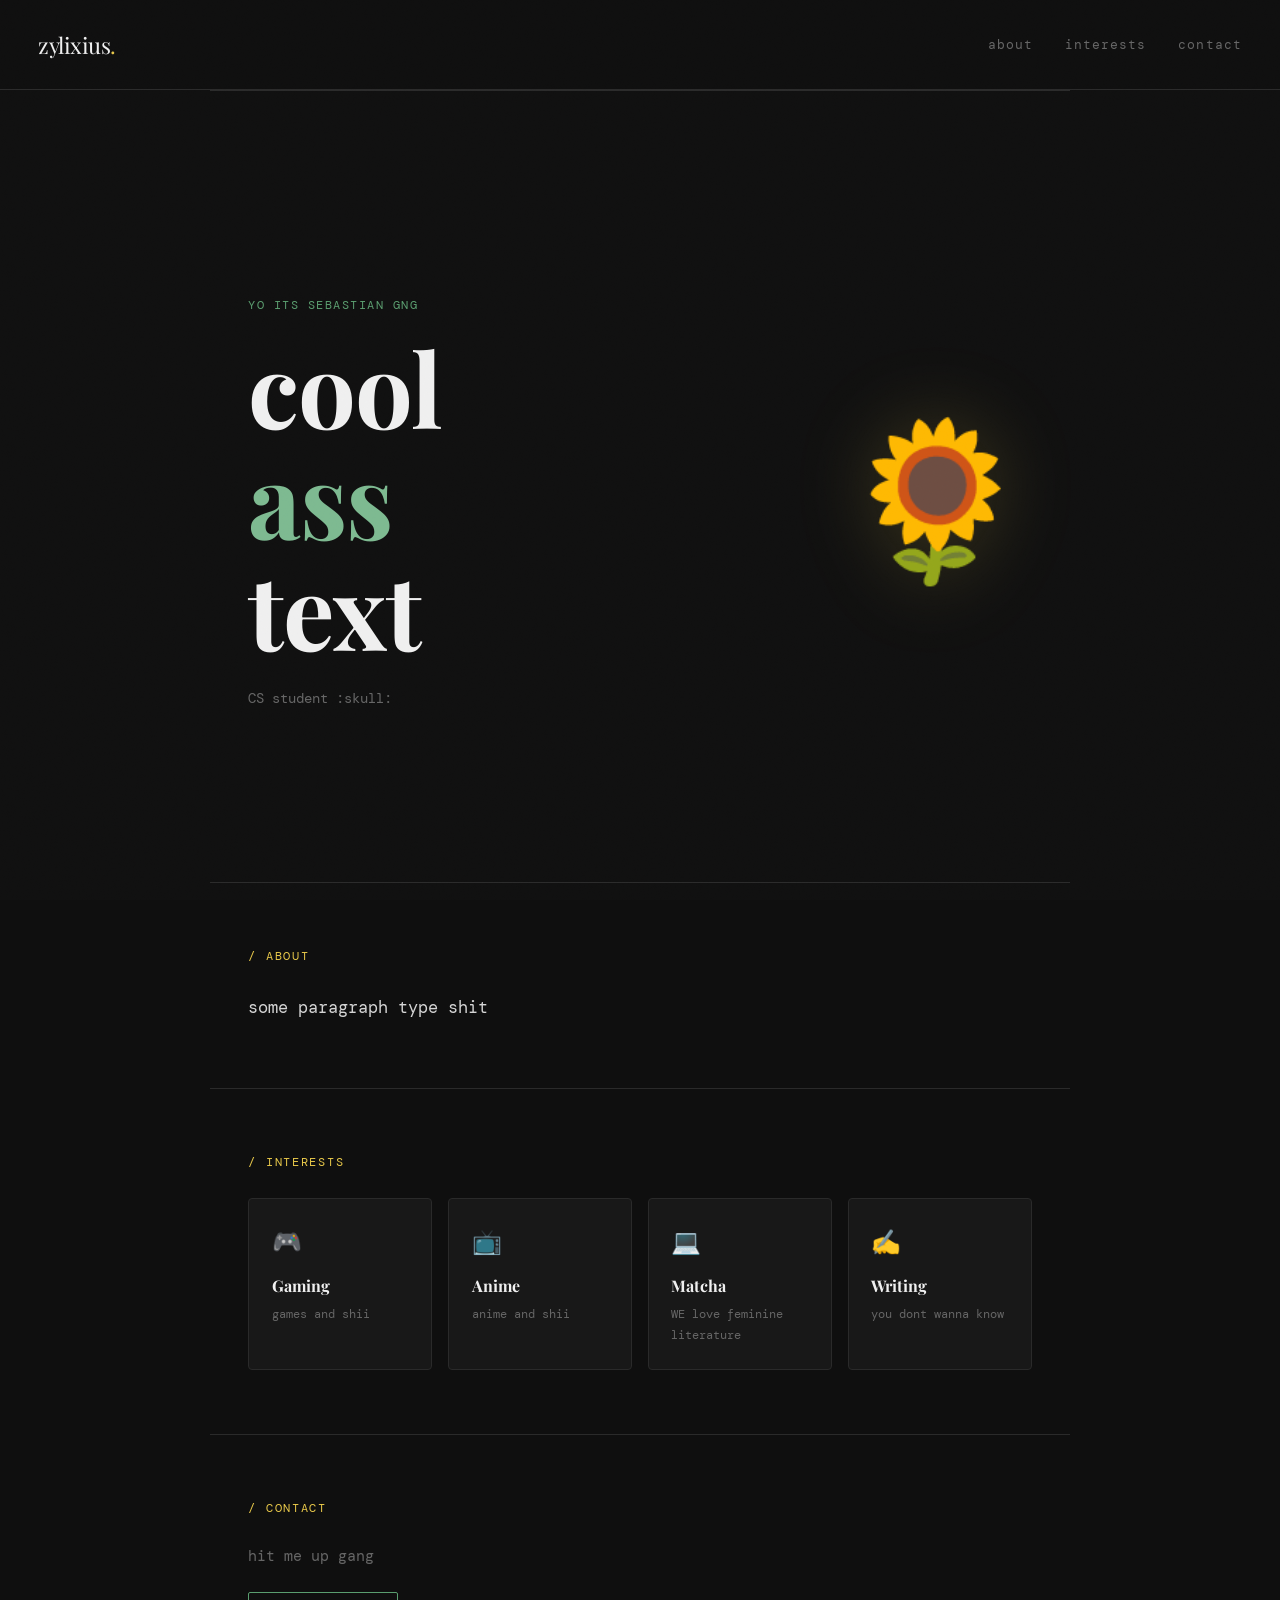
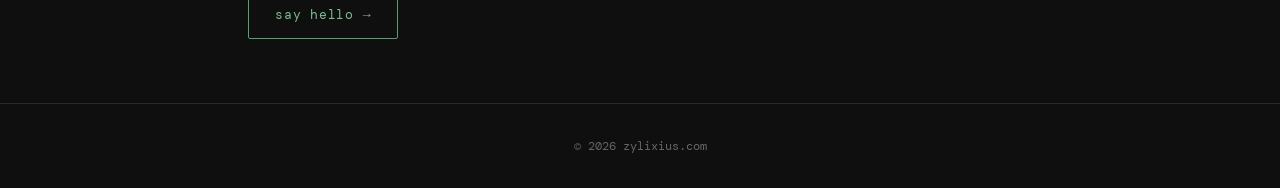
==== index.html @ 5ae4c554 "Add files via upload" ====
<!DOCTYPE html>
<html lang="en">
<head>
  <meta charset="UTF-8" />
  <meta name="viewport" content="width=device-width, initial-scale=1.0"/>
  <title>Zylixius</title>
  <link rel="preconnect" href="https://fonts.googleapis.com">
  <link href="https://fonts.googleapis.com/css2?family=Playfair+Display:wght@400;700&family=DM+Mono:wght@300;400&display=swap" rel="stylesheet">
  <link rel="stylesheet" href="style.css" />
</head>
<body>

  <div class="grain"></div>

  <header>
    <div class="logo">zylixius<span class="dot">.</span></div>
    <nav>
      <a href="#about">about</a>
      <a href="#interests">interests</a>
      <a href="#contact">contact</a>
    </nav>
  </header>

  <main>
    <section class="hero" id="home">
      <div class="hero-text">
        <p class="eyebrow">yo its sebastian gng</p>
        <h1>cool<br><span class="accent">ass</span><br>text</h1>
        <p class="sub">CS student :skull:</p>
      </div>
      <div class="sunflower-wrap">
        <div class="sunflower">🌻</div>
      </div>
    </section>

    <section class="about" id="about">
      <div class="section-label">/ about</div>
      <p>
        some paragraph type shit
      </p>
    </section>

    <section class="interests" id="interests">
      <div class="section-label">/ interests</div>
      <div class="cards">
        <div class="card">
          <span class="card-icon">🎮</span>
          <h3>Gaming</h3>
          <p>games and shii</p>
        </div>
        <div class="card">
          <span class="card-icon">📺</span>
          <h3>Anime</h3>
          <p>anime and shii</p>
        </div>
        <div class="card">
          <span class="card-icon">💻</span>
          <h3>Matcha</h3>
          <p>WE love feminine literature</p>
        </div>
        <div class="card">
          <span class="card-icon">✍️</span>
          <h3>Writing</h3>
          <p>you dont wanna know</p>
        </div>
      </div>
    </section>

    <section class="contact" id="contact">
      <div class="section-label">/ contact</div>
      <p>hit me up gang</p>
      <a class="btn" href="mailto:epicsebastiantoledo@email.com">say hello →</a>
    </section>
  </main>

  <footer>
    <span>© 2026 zylixius.com</span>
  </footer>

  <script src="script.js"></script>
</body>
</html>
---- style.css ----
/* ─── Variables ─────────────────────────────── */
:root {
  --bg:       #0f0f0f;
  --surface:  #181818;
  --border:   #2a2a2a;
  --text:     #d4d4d4;
  --muted:    #666;
  --green:    #5a9e6f;
  --green-lt: #7dba91;
  --yellow:   #e8c84a;
  --white:    #f0f0f0;
  --font-display: 'Playfair Display', serif;
  --font-mono:    'DM Mono', monospace;
}

/* ─── Reset ──────────────────────────────────── */
*, *::before, *::after { box-sizing: border-box; margin: 0; padding: 0; }
html { scroll-behavior: smooth; }

body {
  background: var(--bg);
  color: var(--text);
  font-family: var(--font-mono);
  font-size: 15px;
  line-height: 1.7;
  overflow-x: hidden;
}

/* ─── Grain overlay ──────────────────────────── */
.grain {
  pointer-events: none;
  position: fixed;
  inset: 0;
  z-index: 999;
  opacity: 0.03;
  background-image: url("data:image/svg+xml,%3Csvg viewBox='0 0 200 200' xmlns='http://www.w3.org/2000/svg'%3E%3Cfilter id='n'%3E%3CfeTurbulence type='fractalNoise' baseFrequency='0.9' numOctaves='4'/%3E%3C/filter%3E%3Crect width='100%25' height='100%25' filter='url(%23n)'/%3E%3C/svg%3E");
  background-size: 180px;
}

/* ─── Header ─────────────────────────────────── */
header {
  display: flex;
  align-items: center;
  justify-content: space-between;
  padding: 1.6rem 2.4rem;
  border-bottom: 1px solid var(--border);
  position: sticky;
  top: 0;
  background: rgba(15,15,15,0.88);
  backdrop-filter: blur(10px);
  z-index: 100;
}

.logo {
  font-family: var(--font-display);
  font-size: 1.4rem;
  color: var(--white);
  letter-spacing: -0.5px;
}
.logo .dot { color: var(--yellow); }

nav { display: flex; gap: 2rem; }
nav a {
  color: var(--muted);
  text-decoration: none;
  font-size: 0.8rem;
  letter-spacing: 0.08em;
  text-transform: lowercase;
  transition: color 0.2s;
}
nav a:hover { color: var(--green-lt); }

/* ─── Hero ───────────────────────────────────── */
.hero {
  min-height: 88vh;
  display: flex;
  align-items: center;
  justify-content: space-between;
  padding: 4rem 2.4rem 2rem;
  position: relative;
}

.eyebrow {
  font-size: 0.78rem;
  color: var(--green);
  letter-spacing: 0.12em;
  text-transform: uppercase;
  margin-bottom: 1rem;
  opacity: 0;
  animation: fadeUp 0.6s ease 0.1s forwards;
}

.hero h1 {
  font-family: var(--font-display);
  font-size: clamp(3rem, 8vw, 6.5rem);
  color: var(--white);
  line-height: 1.08;
  letter-spacing: -1px;
  opacity: 0;
  animation: fadeUp 0.7s ease 0.25s forwards;
}

.hero h1 .accent { color: var(--green-lt); }

.sub {
  margin-top: 1.4rem;
  color: var(--muted);
  font-size: 0.88rem;
  opacity: 0;
  animation: fadeUp 0.7s ease 0.45s forwards;
}

.sunflower-wrap {
  opacity: 0;
  animation: fadeUp 0.8s ease 0.6s forwards;
}

.sunflower {
  font-size: clamp(5rem, 12vw, 10rem);
  filter: drop-shadow(0 0 40px rgba(232,200,74,0.2));
  animation: sway 5s ease-in-out infinite;
  transform-origin: bottom center;
  user-select: none;
}

/* ─── Sections ───────────────────────────────── */
section {
  padding: 4rem 2.4rem;
  border-top: 1px solid var(--border);
  max-width: 860px;
  margin: 0 auto;
}

.section-label {
  font-size: 0.72rem;
  letter-spacing: 0.15em;
  color: var(--yellow);
  text-transform: uppercase;
  margin-bottom: 1.6rem;
}

.about p {
  font-size: 1.05rem;
  color: var(--text);
  max-width: 560px;
  line-height: 1.9;
}

/* ─── Cards ──────────────────────────────────── */
.cards {
  display: grid;
  grid-template-columns: repeat(auto-fill, minmax(180px, 1fr));
  gap: 1rem;
}

.card {
  background: var(--surface);
  border: 1px solid var(--border);
  border-radius: 4px;
  padding: 1.4rem;
  transition: border-color 0.2s, transform 0.2s;
}
.card:hover {
  border-color: var(--green);
  transform: translateY(-3px);
}

.card-icon { font-size: 1.5rem; display: block; margin-bottom: 0.6rem; }
.card h3 {
  font-family: var(--font-display);
  font-size: 1rem;
  color: var(--white);
  margin-bottom: 0.3rem;
}
.card p { font-size: 0.78rem; color: var(--muted); }

/* ─── Contact ────────────────────────────────── */
.contact p { margin-bottom: 1.4rem; color: var(--muted); }

.btn {
  display: inline-block;
  padding: 0.7rem 1.6rem;
  border: 1px solid var(--green);
  color: var(--green-lt);
  text-decoration: none;
  font-family: var(--font-mono);
  font-size: 0.82rem;
  letter-spacing: 0.06em;
  border-radius: 2px;
  transition: background 0.2s, color 0.2s;
}
.btn:hover {
  background: var(--green);
  color: var(--bg);
}

/* ─── Footer ─────────────────────────────────── */
footer {
  text-align: center;
  padding: 2rem;
  border-top: 1px solid var(--border);
  font-size: 0.75rem;
  color: var(--muted);
}

/* ─── Animations ─────────────────────────────── */
@keyframes fadeUp {
  from { opacity: 0; transform: translateY(18px); }
  to   { opacity: 1; transform: translateY(0); }
}

@keyframes sway {
  0%, 100% { transform: rotate(-3deg); }
  50%       { transform: rotate(3deg); }
}
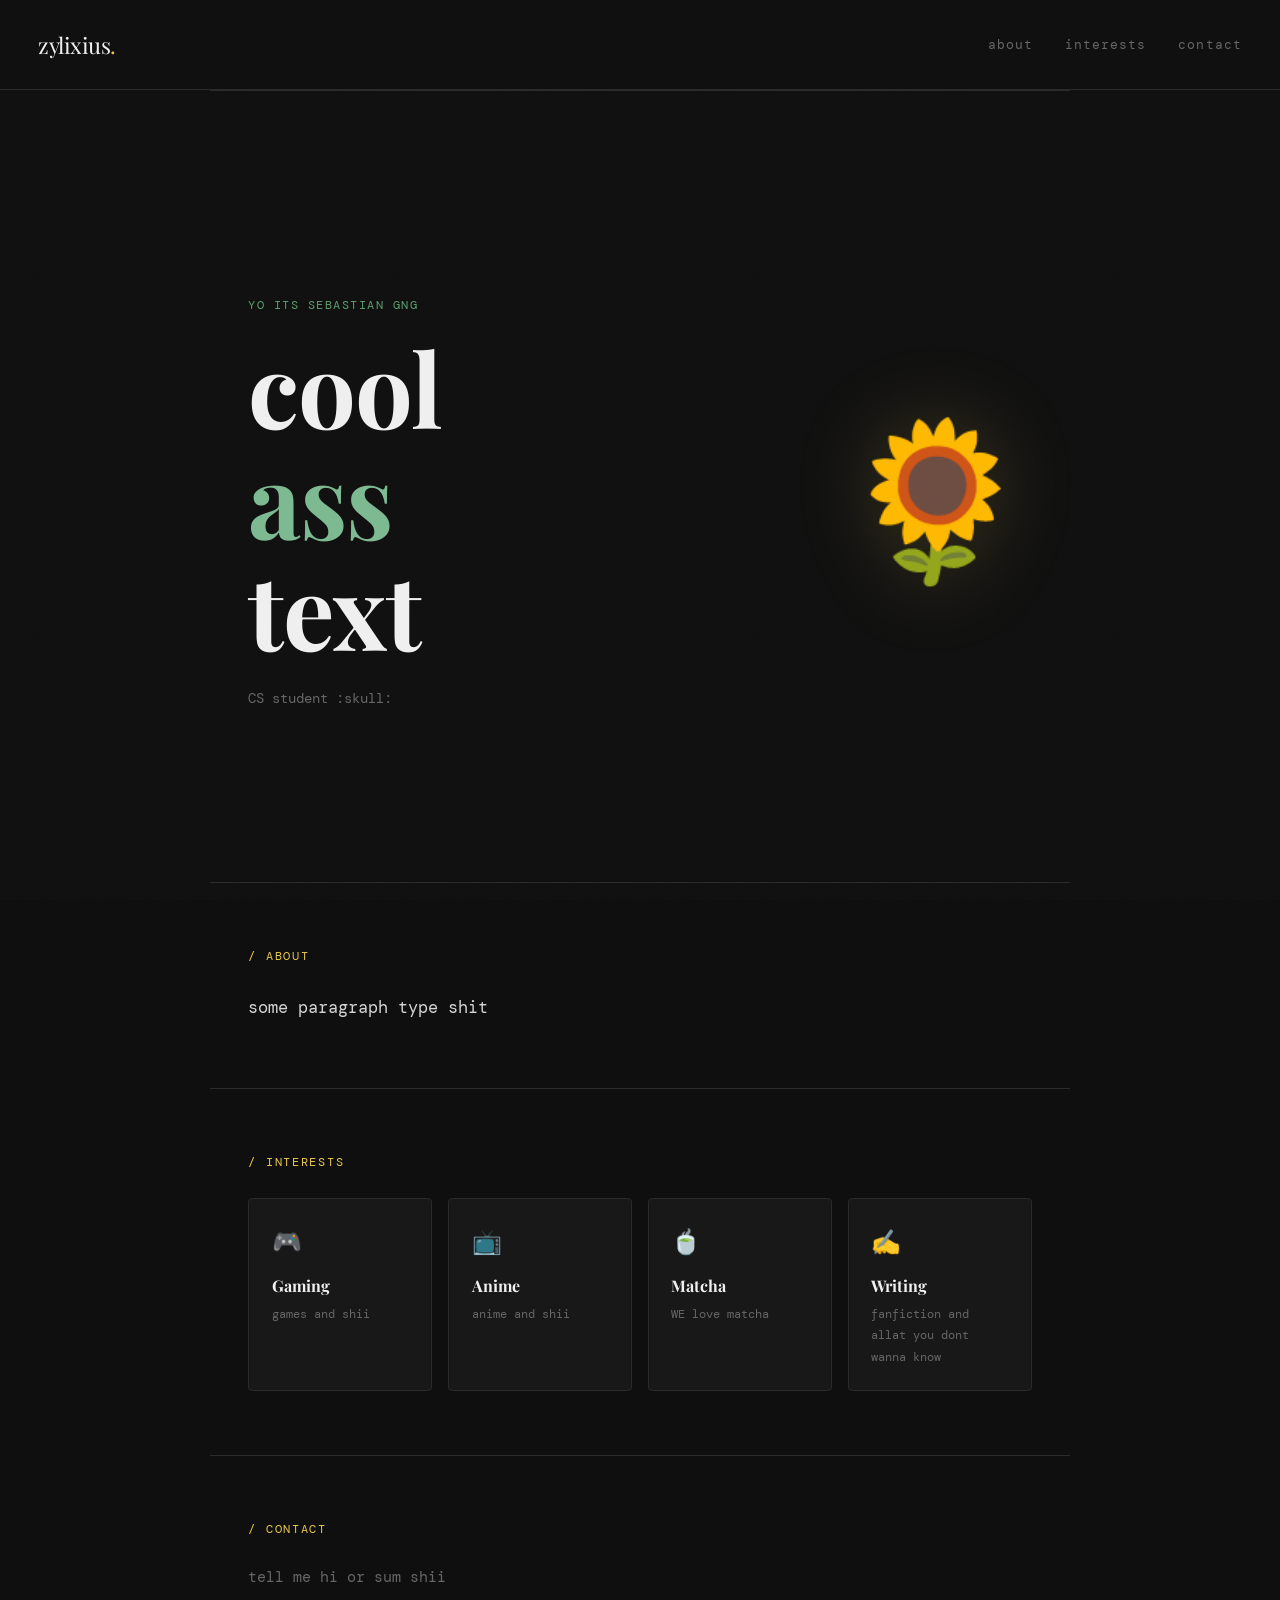
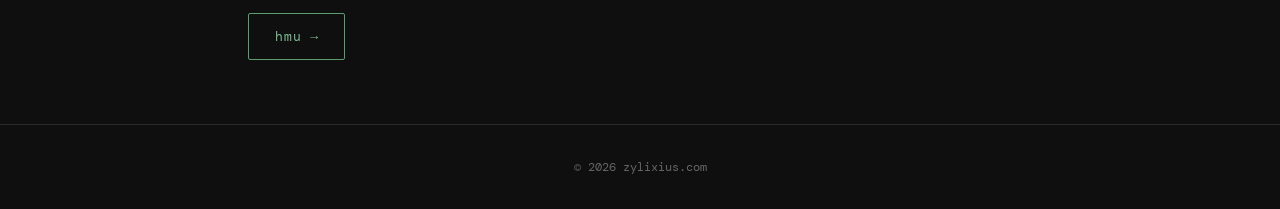
==== commit de092594: "Add files via upload" ====
--- a/index.html
+++ b/index.html
@@ -54,22 +54,22 @@
           <p>anime and shii</p>
         </div>
         <div class="card">
-          <span class="card-icon">💻</span>
+           <span class="card-icon">🍵</span>
           <h3>Matcha</h3>
-          <p>WE love feminine literature</p>
+          <p>WE love matcha</p>
         </div>
         <div class="card">
           <span class="card-icon">✍️</span>
           <h3>Writing</h3>
-          <p>you dont wanna know</p>
+          <p>fanfiction and allat you dont wanna know</p>
         </div>
       </div>
     </section>
 
     <section class="contact" id="contact">
       <div class="section-label">/ contact</div>
-      <p>hit me up gang</p>
-      <a class="btn" href="mailto:epicsebastiantoledo@email.com">say hello →</a>
+      <p>tell me hi or sum shii</p>
+      <a class="btn" href="mailto:epicsebastiantoledo@email.com">hmu →</a>
     </section>
   </main>
 
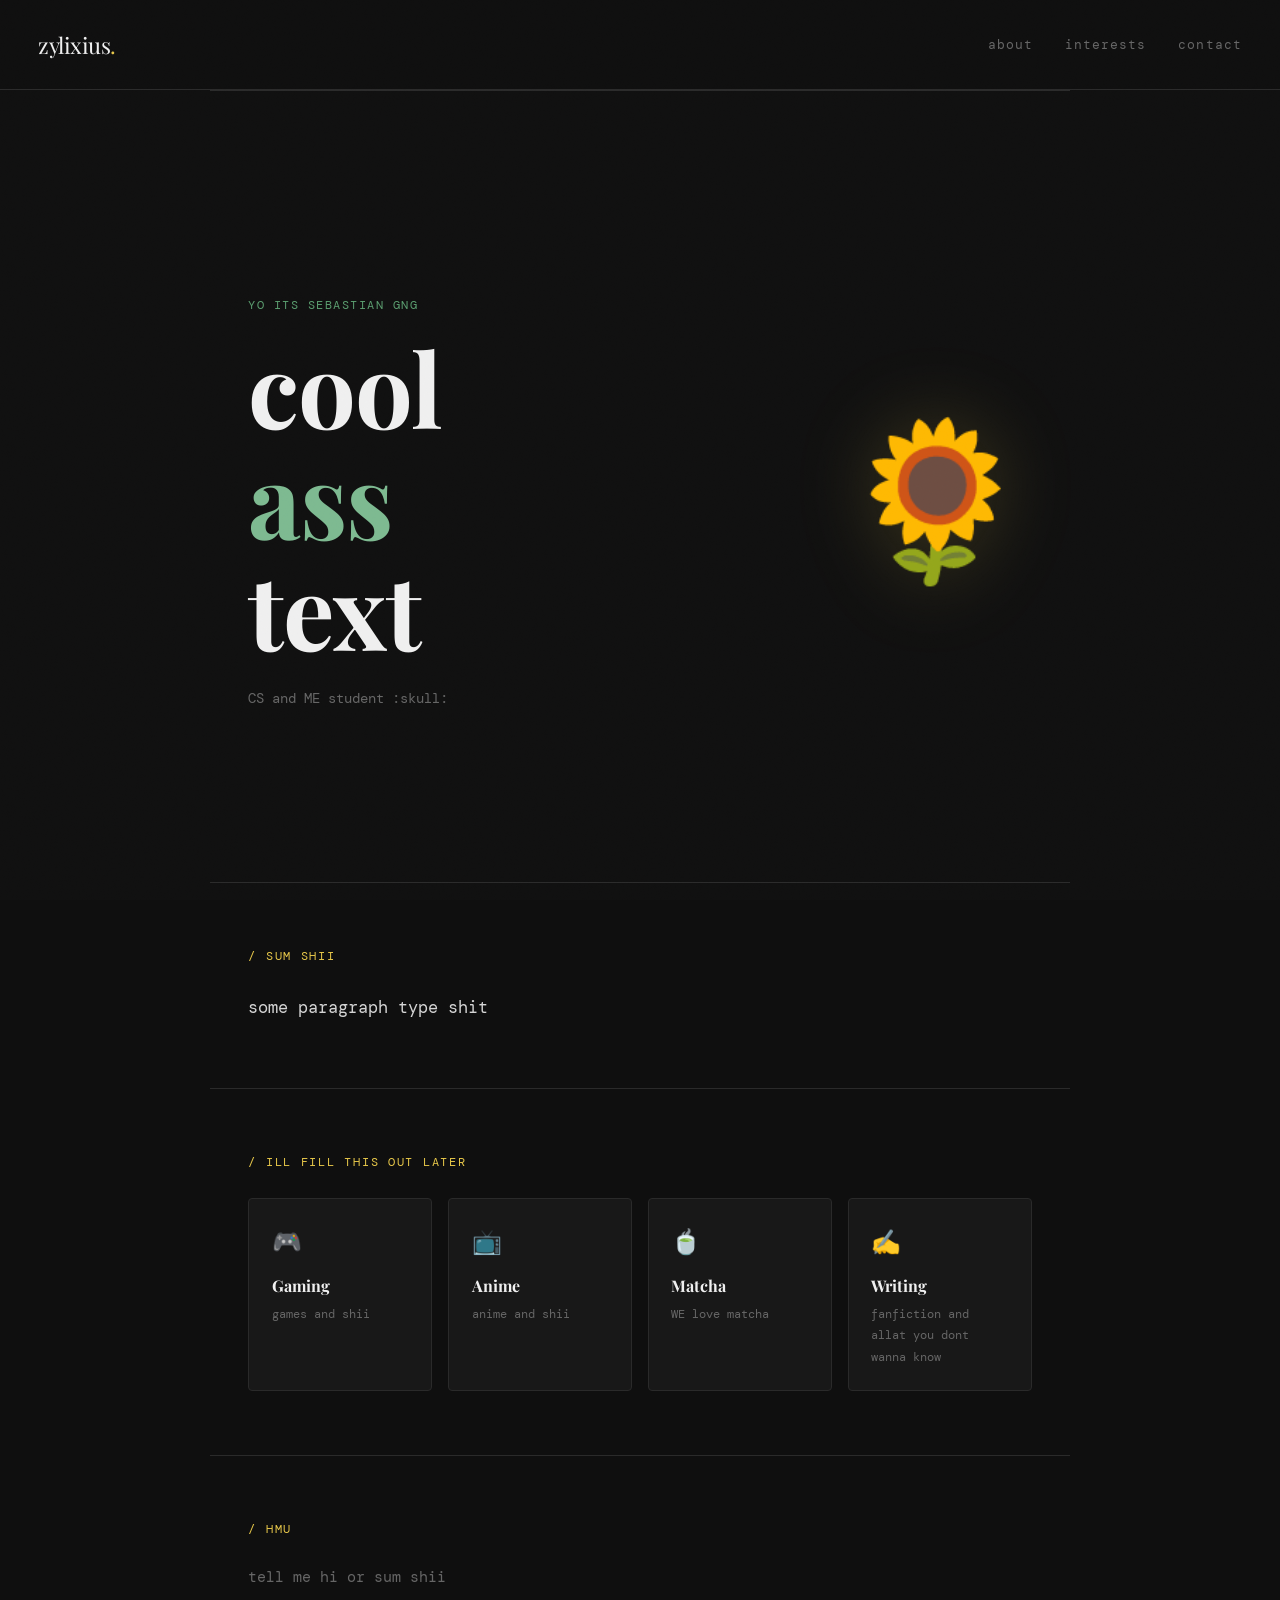
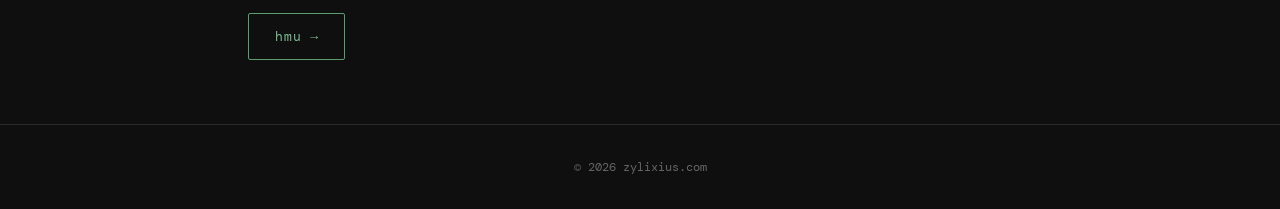
==== commit 506f0c83: "Add files via upload" ====
--- a/index.html
+++ b/index.html
@@ -26,7 +26,7 @@
       <div class="hero-text">
         <p class="eyebrow">yo its sebastian gng</p>
         <h1>cool<br><span class="accent">ass</span><br>text</h1>
-        <p class="sub">CS student :skull:</p>
+        <p class="sub">CS and ME student :skull:</p>
       </div>
       <div class="sunflower-wrap">
         <div class="sunflower">🌻</div>
@@ -34,14 +34,14 @@
     </section>
 
     <section class="about" id="about">
-      <div class="section-label">/ about</div>
+      <div class="section-label">/ sum shii</div>
       <p>
         some paragraph type shit
       </p>
     </section>
 
     <section class="interests" id="interests">
-      <div class="section-label">/ interests</div>
+      <div class="section-label">/ ill fill this out later</div>
       <div class="cards">
         <div class="card">
           <span class="card-icon">🎮</span>
@@ -67,7 +67,7 @@
     </section>
 
     <section class="contact" id="contact">
-      <div class="section-label">/ contact</div>
+      <div class="section-label">/ hmu</div>
       <p>tell me hi or sum shii</p>
       <a class="btn" href="mailto:epicsebastiantoledo@email.com">hmu →</a>
     </section>
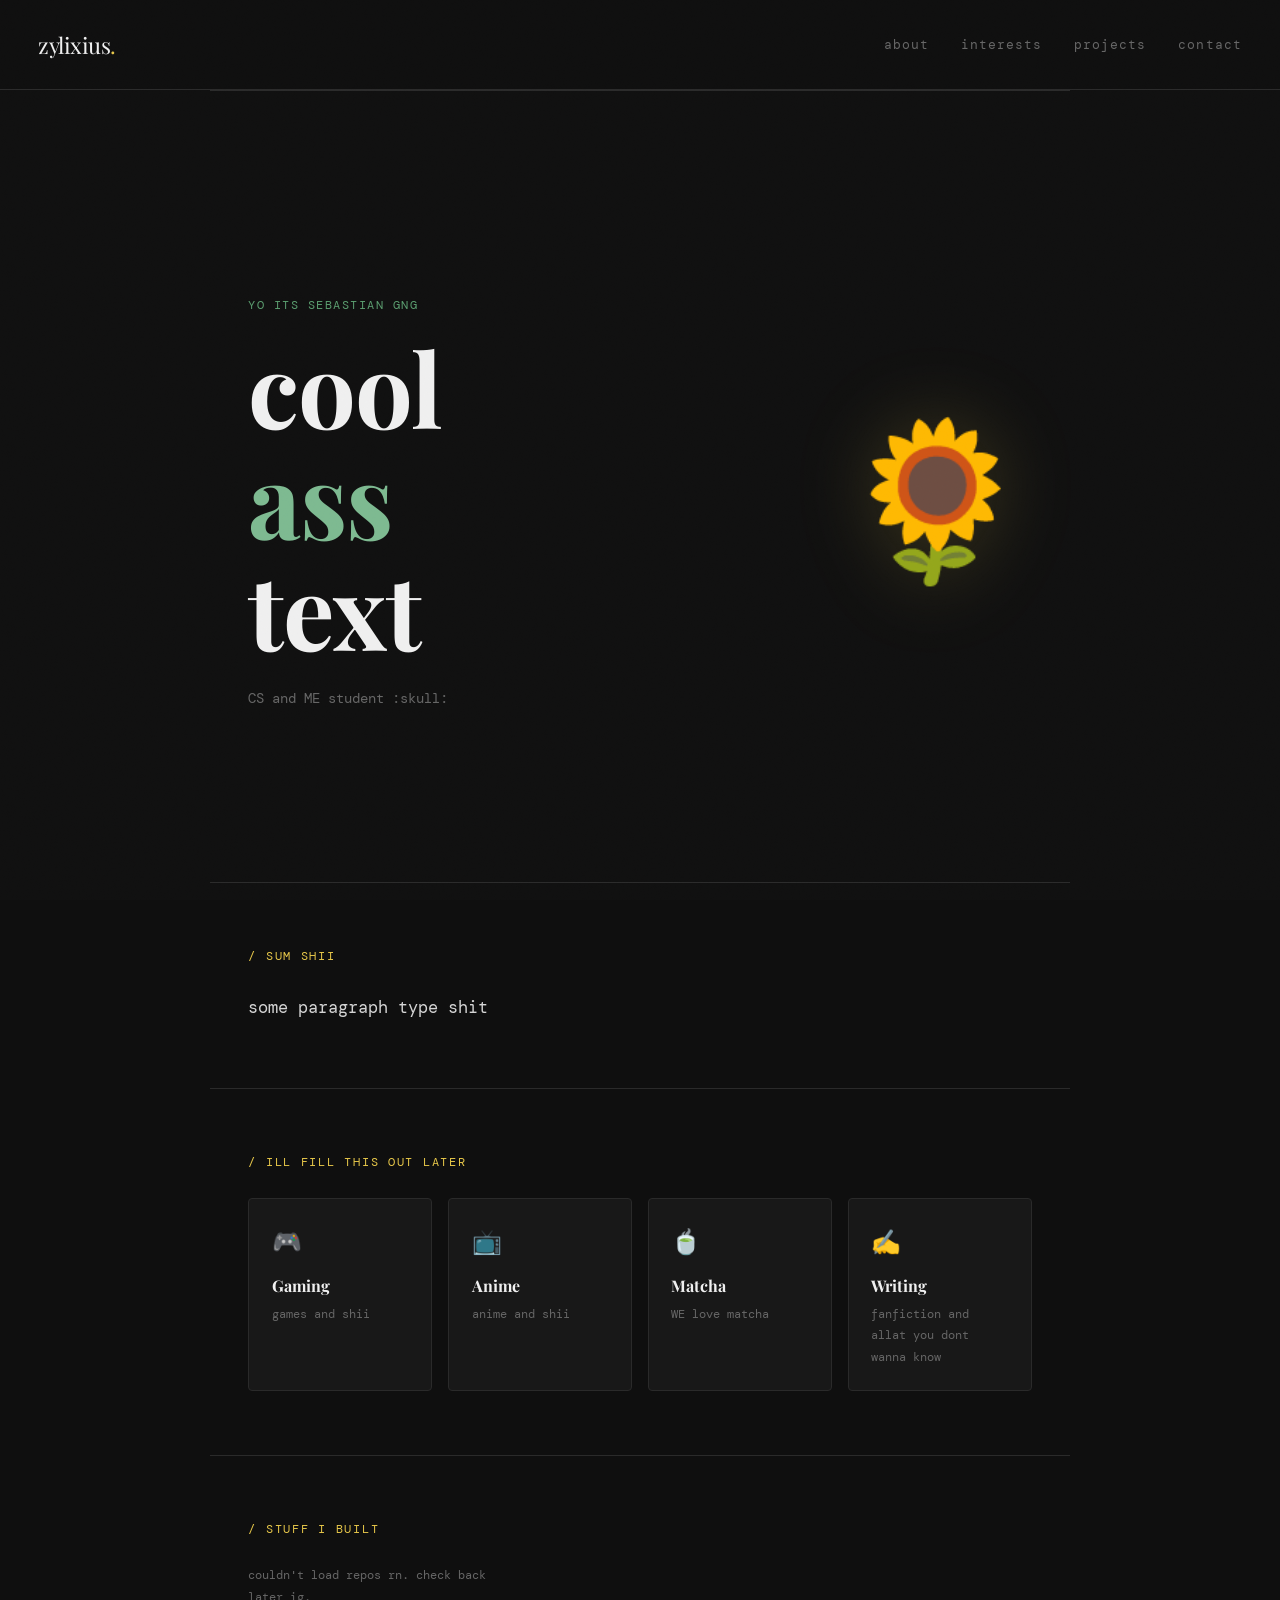
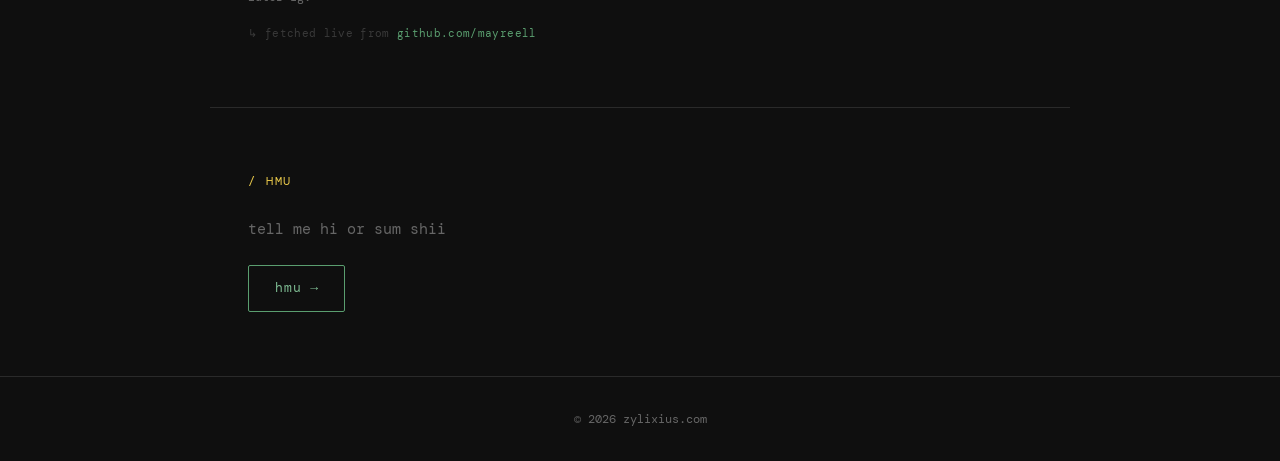
==== commit 8b68925c: "Add files via upload" ====
--- a/index.html
+++ b/index.html
@@ -17,6 +17,7 @@
     <nav>
       <a href="#about">about</a>
       <a href="#interests">interests</a>
+      <a href="#projects">projects</a>
       <a href="#contact">contact</a>
     </nav>
   </header>
@@ -66,6 +67,31 @@
       </div>
     </section>
 
+    <section class="projects" id="projects">
+      <div class="section-label">/ stuff i built</div>
+      <div class="projects-grid" id="projects-grid">
+        <div class="proj-card skeleton-card">
+          <div class="sk sk-name"></div>
+          <div class="sk sk-desc"></div>
+          <div class="sk sk-desc sk-desc-short"></div>
+          <div class="sk sk-foot"></div>
+        </div>
+        <div class="proj-card skeleton-card">
+          <div class="sk sk-name"></div>
+          <div class="sk sk-desc"></div>
+          <div class="sk sk-desc sk-desc-short"></div>
+          <div class="sk sk-foot"></div>
+        </div>
+        <div class="proj-card skeleton-card">
+          <div class="sk sk-name"></div>
+          <div class="sk sk-desc"></div>
+          <div class="sk sk-desc sk-desc-short"></div>
+          <div class="sk sk-foot"></div>
+        </div>
+      </div>
+      <p class="projects-note">↳ fetched live from <a href="https://github.com/mayreell" target="_blank" rel="noopener">github.com/mayreell</a></p>
+    </section>
+
     <section class="contact" id="contact">
       <div class="section-label">/ hmu</div>
       <p>tell me hi or sum shii</p>
--- a/style.css
+++ b/style.css
@@ -174,6 +174,94 @@
 }
 .card p { font-size: 0.78rem; color: var(--muted); }
 
+/* ─── Projects ───────────────────────────────── */
+.projects-grid {
+  display: grid;
+  grid-template-columns: repeat(auto-fill, minmax(220px, 1fr));
+  gap: 1rem;
+}
+
+.proj-card {
+  background: var(--surface);
+  border: 1px solid var(--border);
+  border-radius: 4px;
+  padding: 1.2rem;
+  text-decoration: none;
+  display: block;
+  color: inherit;
+  transition: border-color 0.2s, transform 0.2s;
+}
+.proj-card:not(.skeleton-card):hover {
+  border-color: var(--green);
+  transform: translateY(-3px);
+}
+
+.proj-header {
+  display: flex;
+  align-items: center;
+  gap: 0.5rem;
+  margin-bottom: 0.5rem;
+}
+.proj-icon { font-size: 0.9rem; opacity: 0.5; }
+.proj-name {
+  font-size: 0.85rem;
+  color: var(--green-lt);
+  white-space: nowrap;
+  overflow: hidden;
+  text-overflow: ellipsis;
+}
+
+.proj-desc {
+  font-size: 0.75rem;
+  color: var(--muted);
+  line-height: 1.6;
+  margin-bottom: 0.9rem;
+  min-height: 2.4rem;
+  display: -webkit-box;
+  -webkit-line-clamp: 2;
+  -webkit-box-orient: vertical;
+  overflow: hidden;
+}
+
+.proj-footer {
+  display: flex;
+  align-items: center;
+  gap: 1rem;
+  font-size: 0.68rem;
+  color: var(--muted);
+}
+.proj-lang { display: flex; align-items: center; gap: 4px; }
+.lang-dot { width: 8px; height: 8px; border-radius: 50%; flex-shrink: 0; }
+.proj-stars { display: flex; align-items: center; gap: 3px; }
+
+/* skeleton shimmer */
+.skeleton-card { pointer-events: none; }
+.sk {
+  background: var(--border);
+  border-radius: 2px;
+  animation: shimmer 1.6s ease-in-out infinite;
+}
+.sk-name   { height: 11px; width: 110px; margin-bottom: 10px; }
+.sk-desc   { height: 10px; width: 100%; margin-bottom: 6px; }
+.sk-desc-short { width: 65%; }
+.sk-foot   { height: 10px; width: 80px; margin-top: 10px; }
+@keyframes shimmer {
+  0%, 100% { opacity: 0.4; }
+  50%       { opacity: 0.9; }
+}
+
+.projects-note {
+  margin-top: 1rem;
+  font-size: 0.7rem;
+  color: #3a3a3a;
+  letter-spacing: 0.03em;
+}
+.projects-note a {
+  color: var(--green);
+  text-decoration: none;
+}
+.projects-note a:hover { color: var(--green-lt); }
+
 /* ─── Contact ────────────────────────────────── */
 .contact p { margin-bottom: 1.4rem; color: var(--muted); }
 
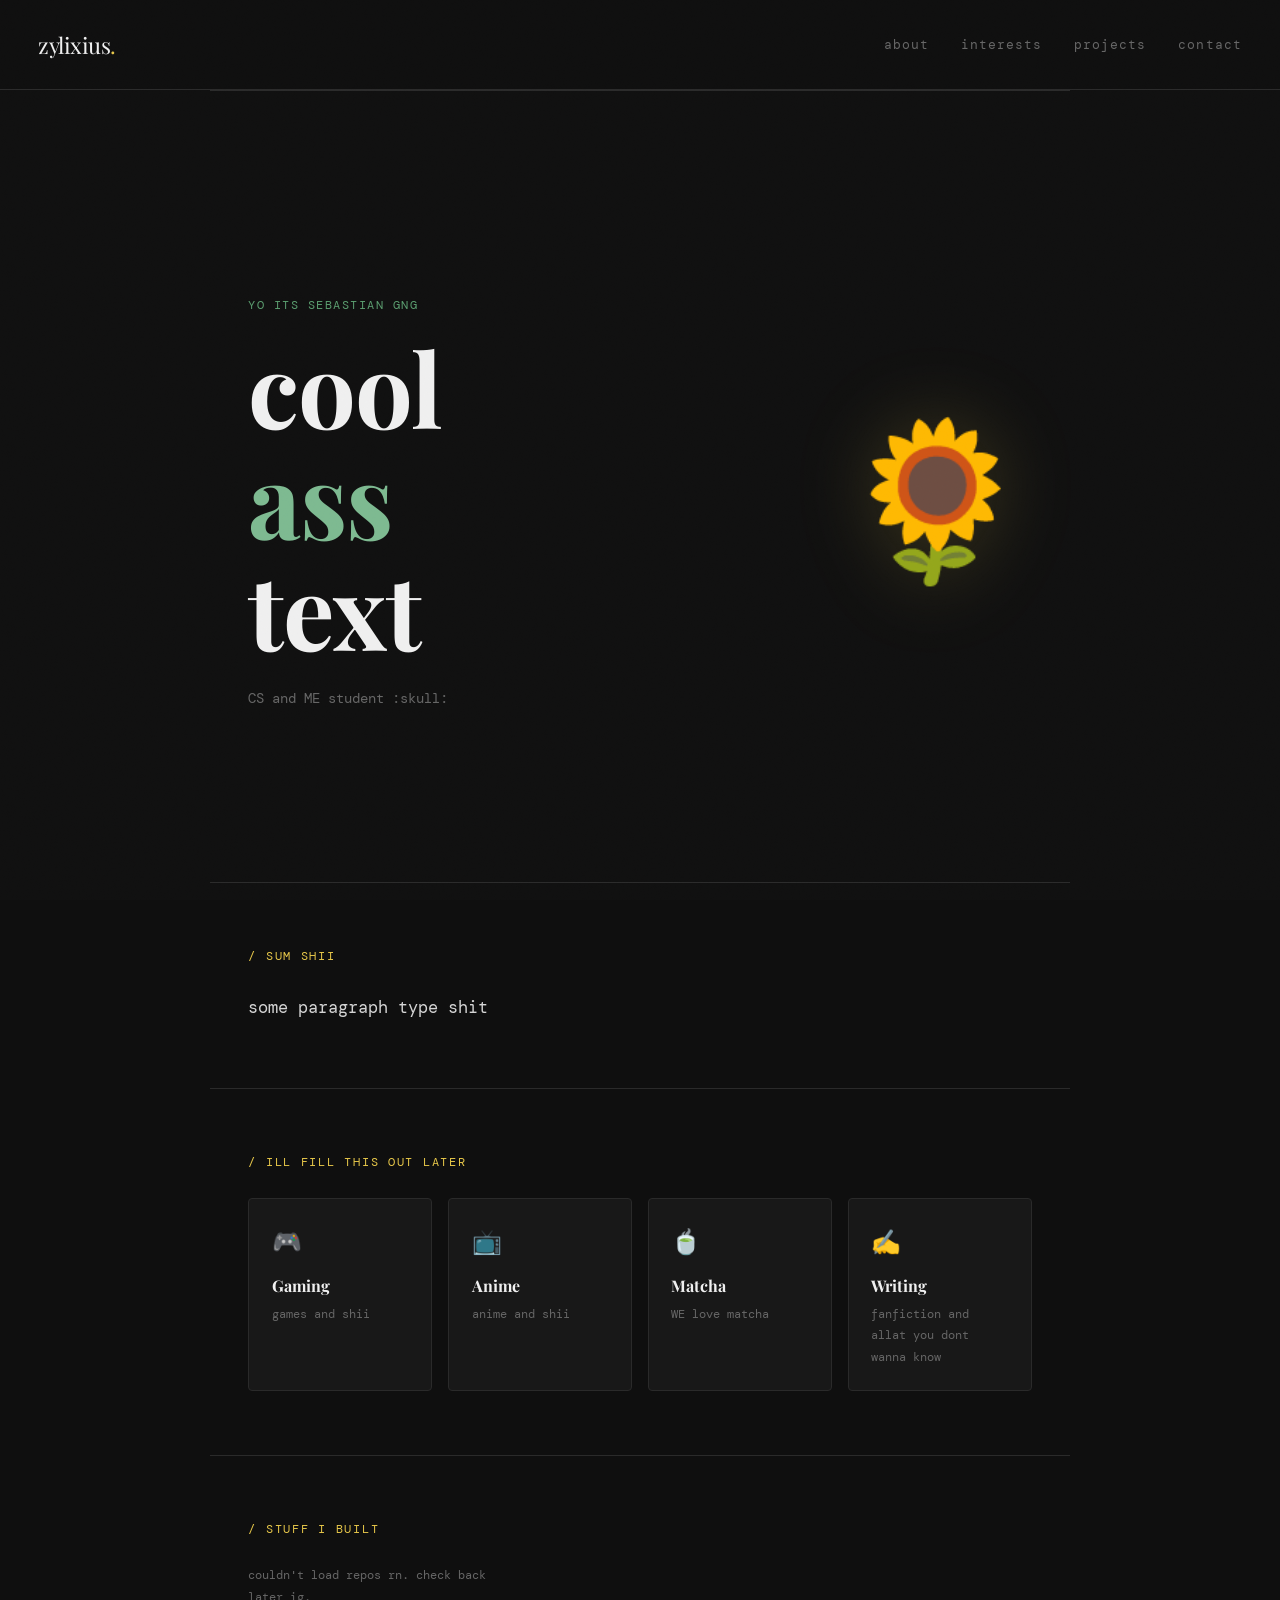
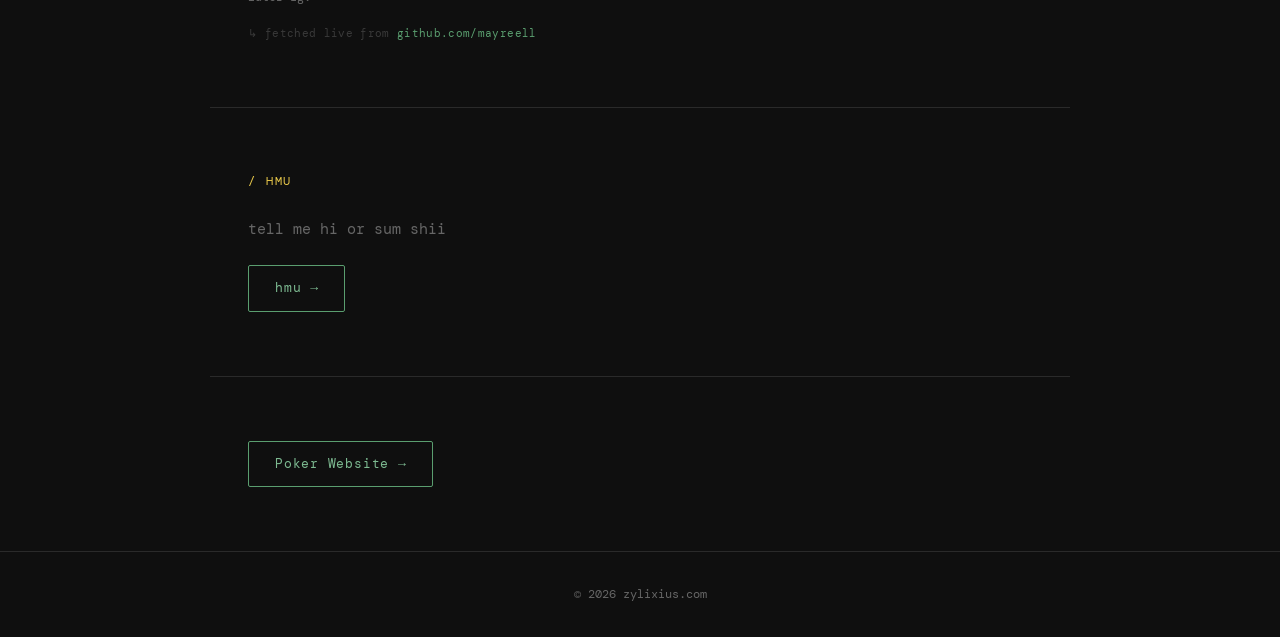
==== commit a2b010a0: "Add files via upload" ====
--- a/index.html
+++ b/index.html
@@ -97,6 +97,9 @@
       <p>tell me hi or sum shii</p>
       <a class="btn" href="mailto:epicsebastiantoledo@email.com">hmu →</a>
     </section>
+    <section>
+        <a class="btn" href="quad3s.html">Poker Website →</a>
+    </section>
   </main>
 
   <footer>
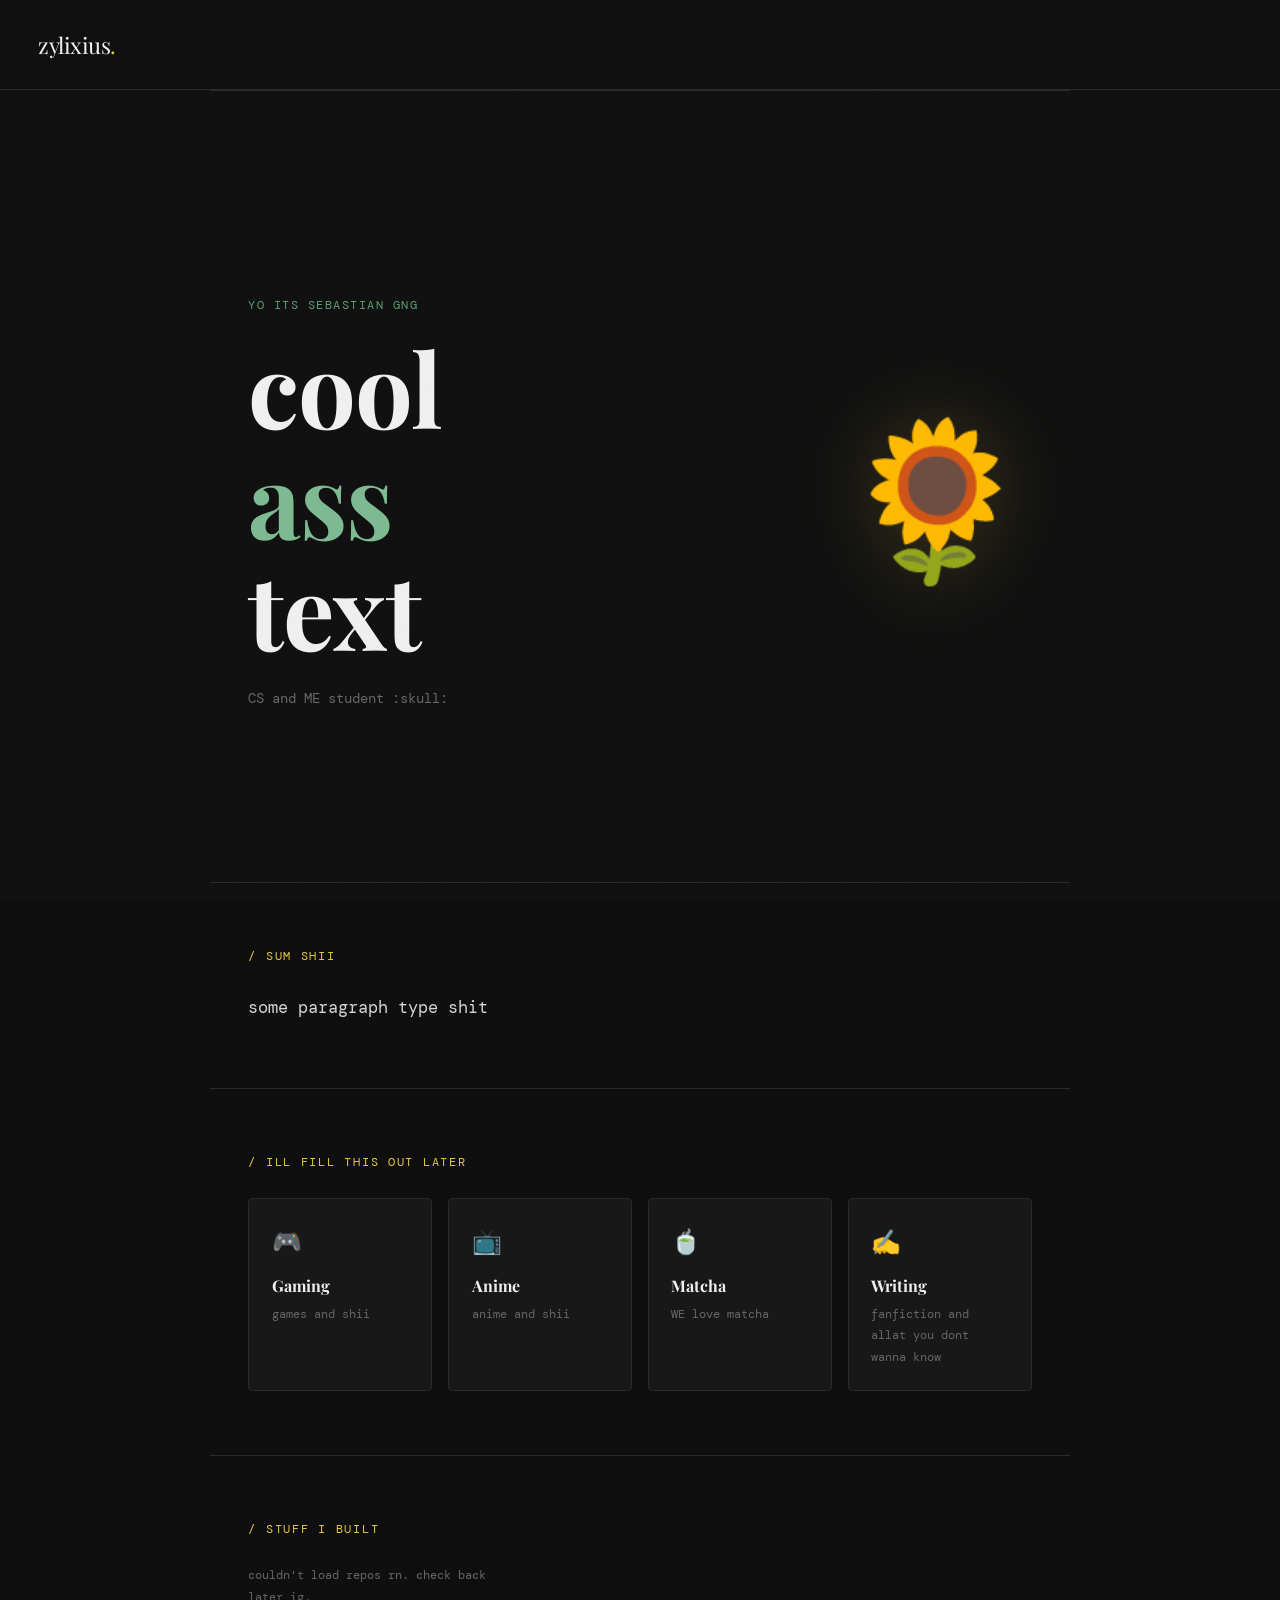
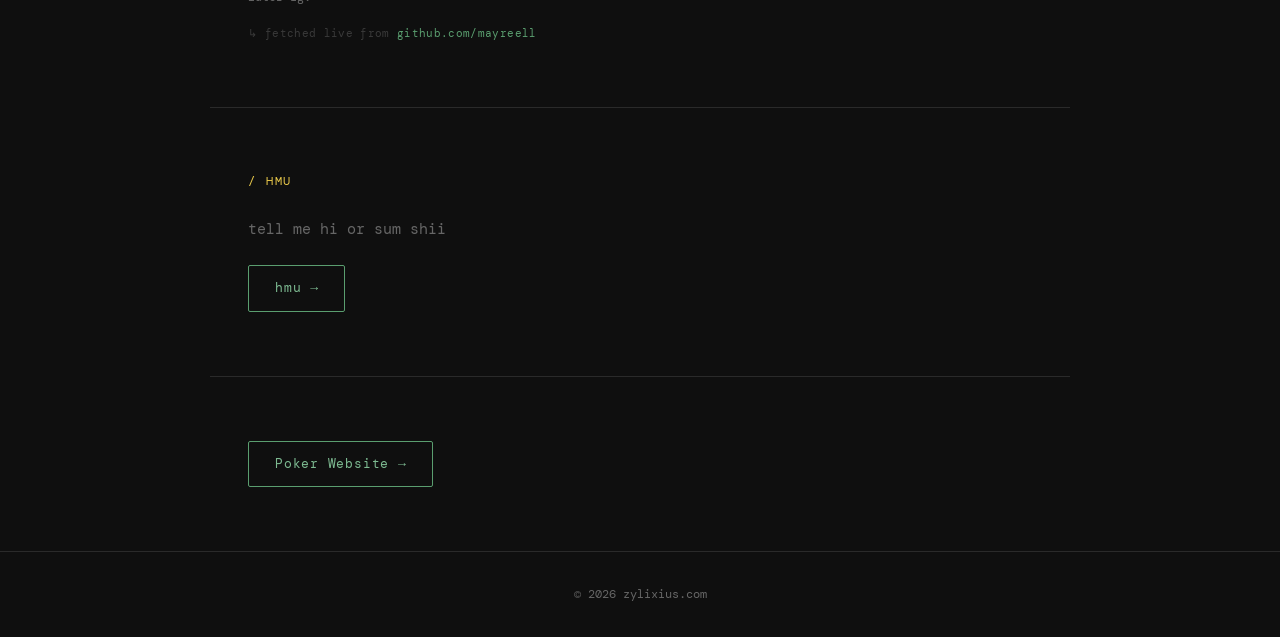
==== commit bbe22d62: "Add files via upload" ====
--- a/index.html
+++ b/index.html
@@ -14,12 +14,14 @@
 
   <header>
     <div class="logo">zylixius<span class="dot">.</span></div>
+    <!--
     <nav>
       <a href="#about">about</a>
       <a href="#interests">interests</a>
       <a href="#projects">projects</a>
       <a href="#contact">contact</a>
     </nav>
+    -->
   </header>
 
   <main>
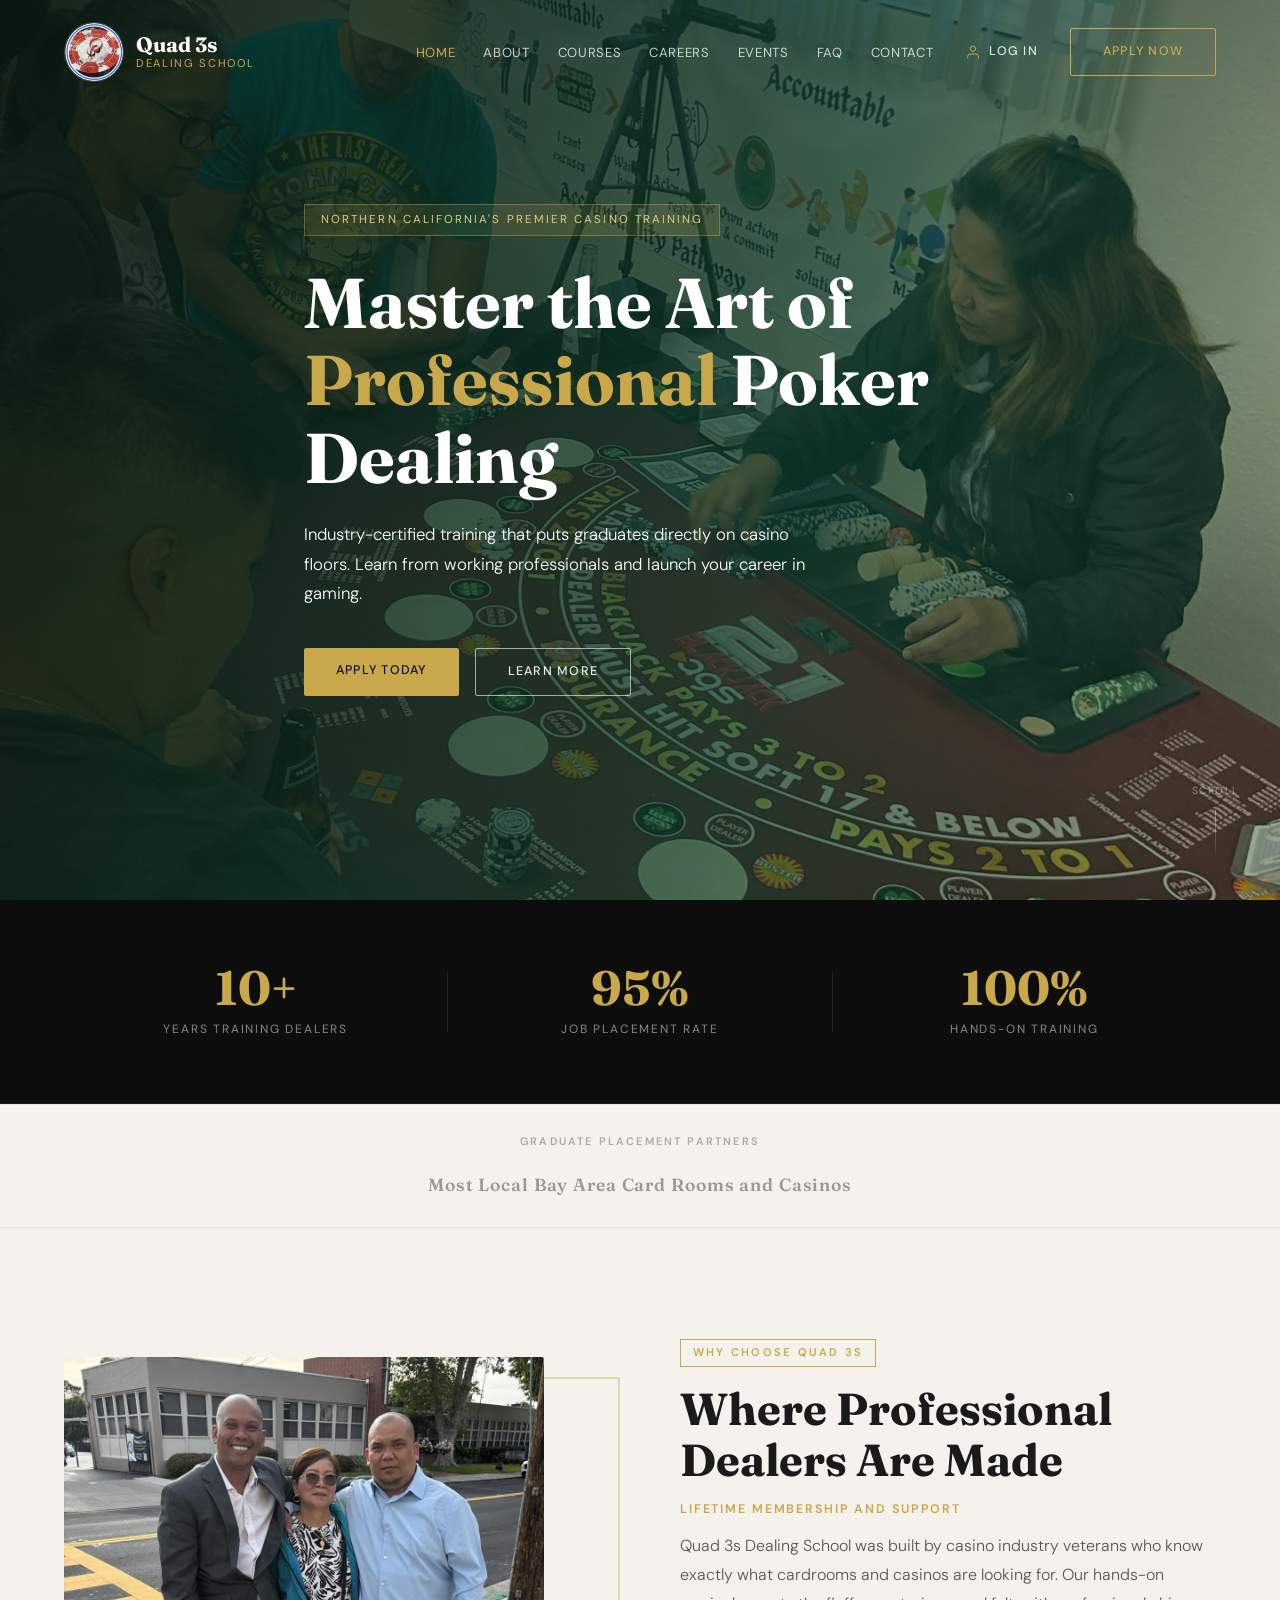
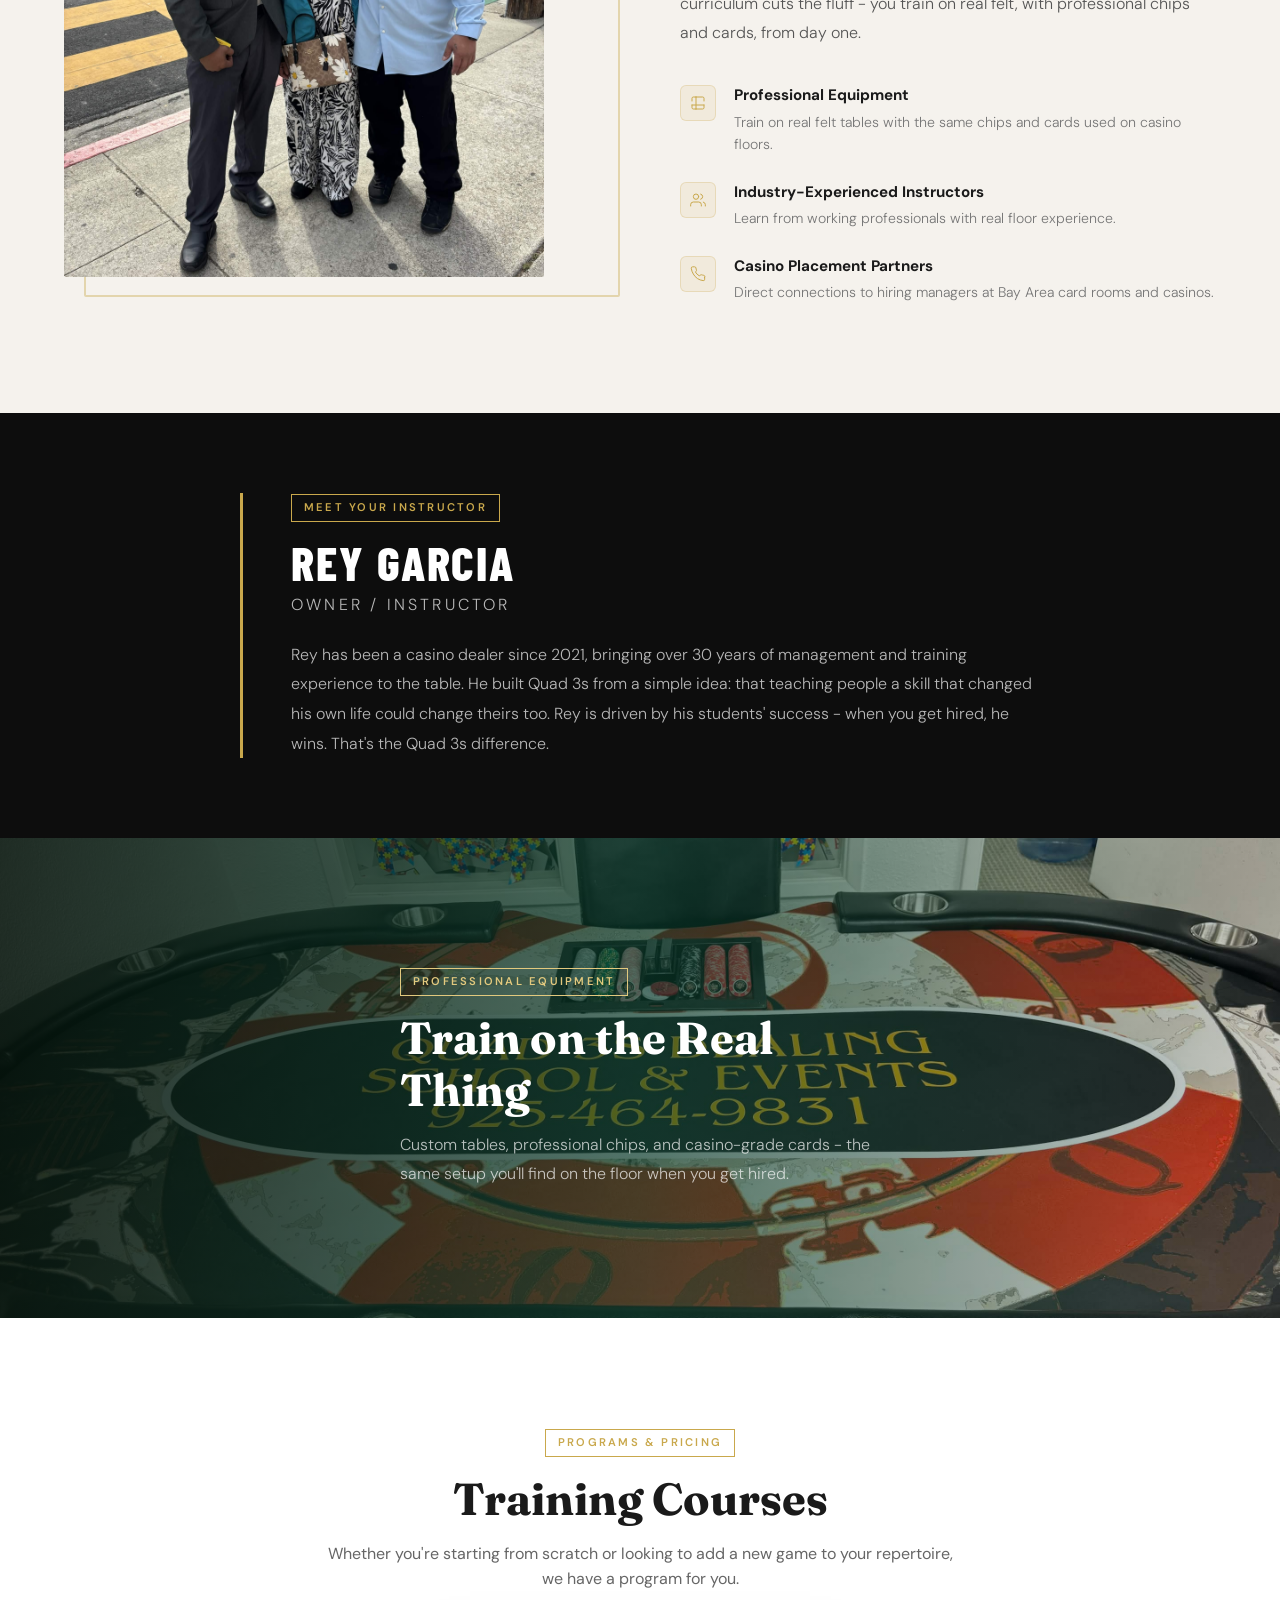
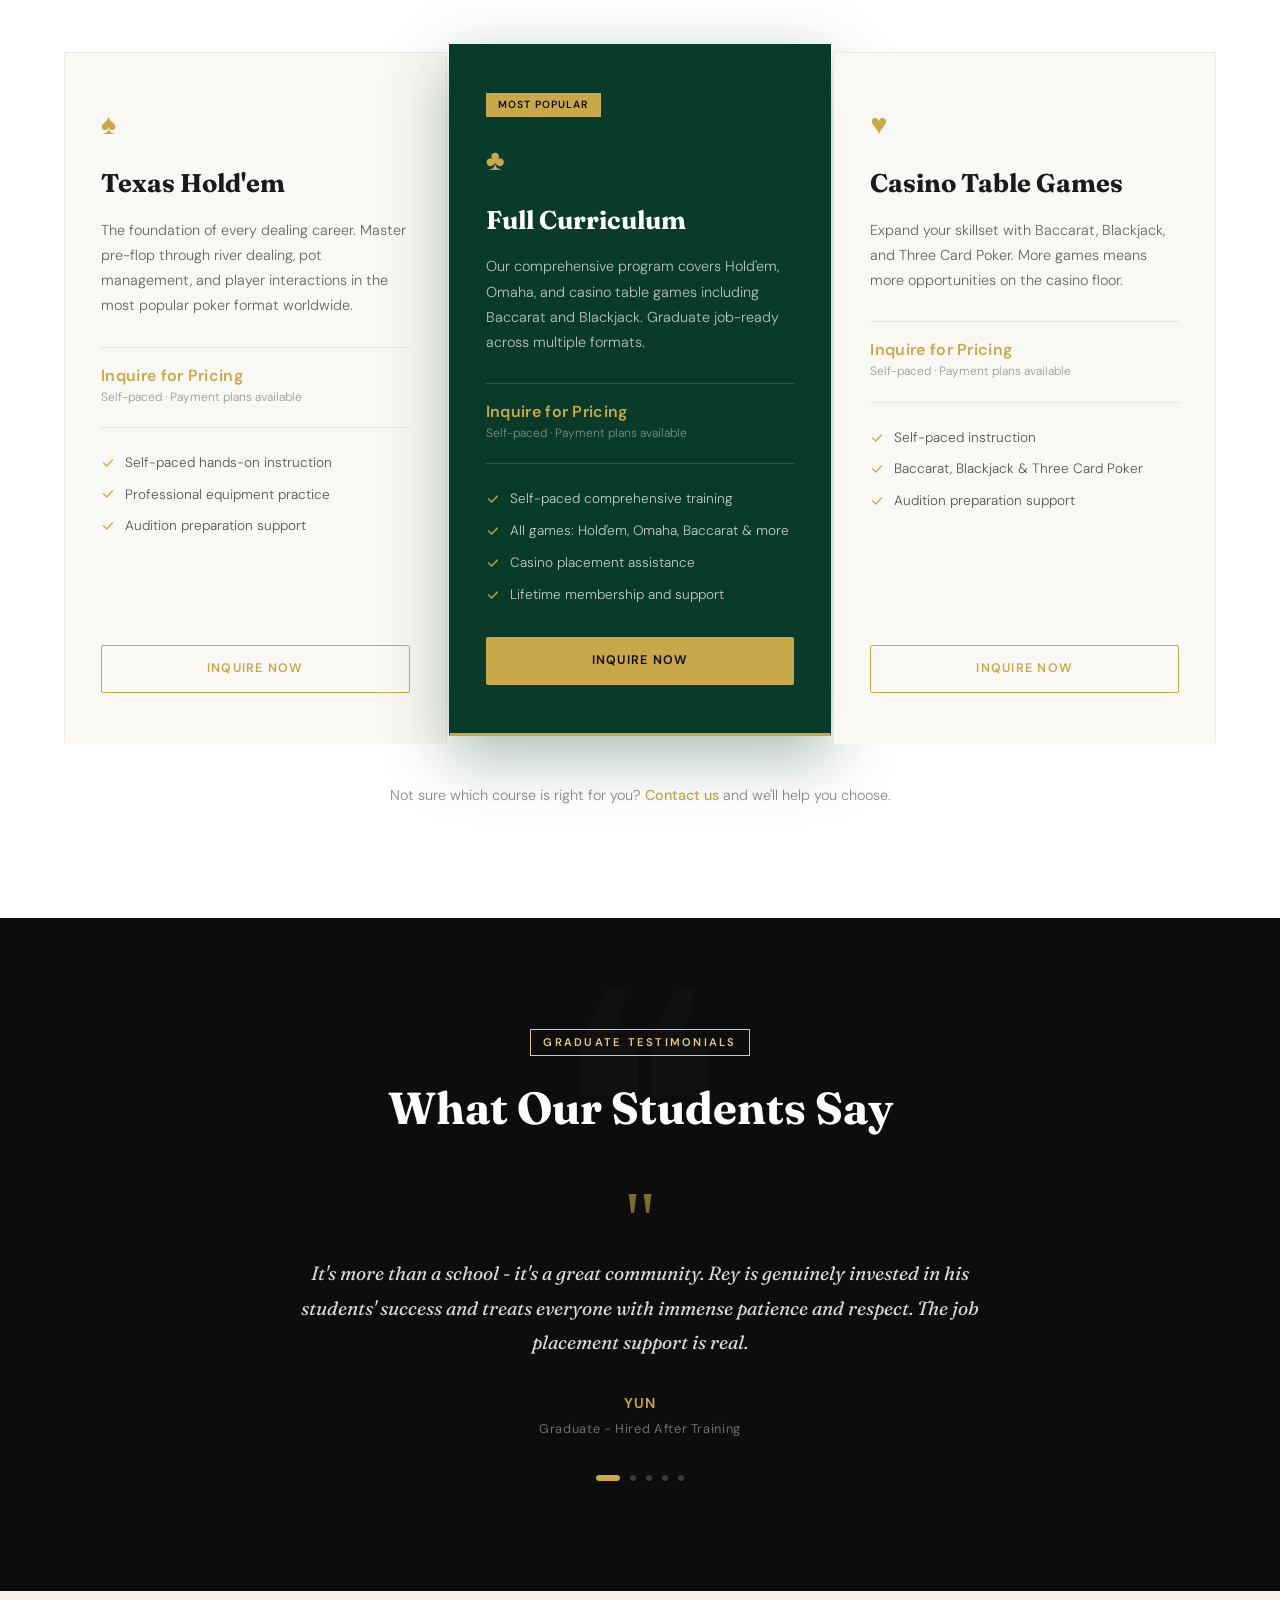
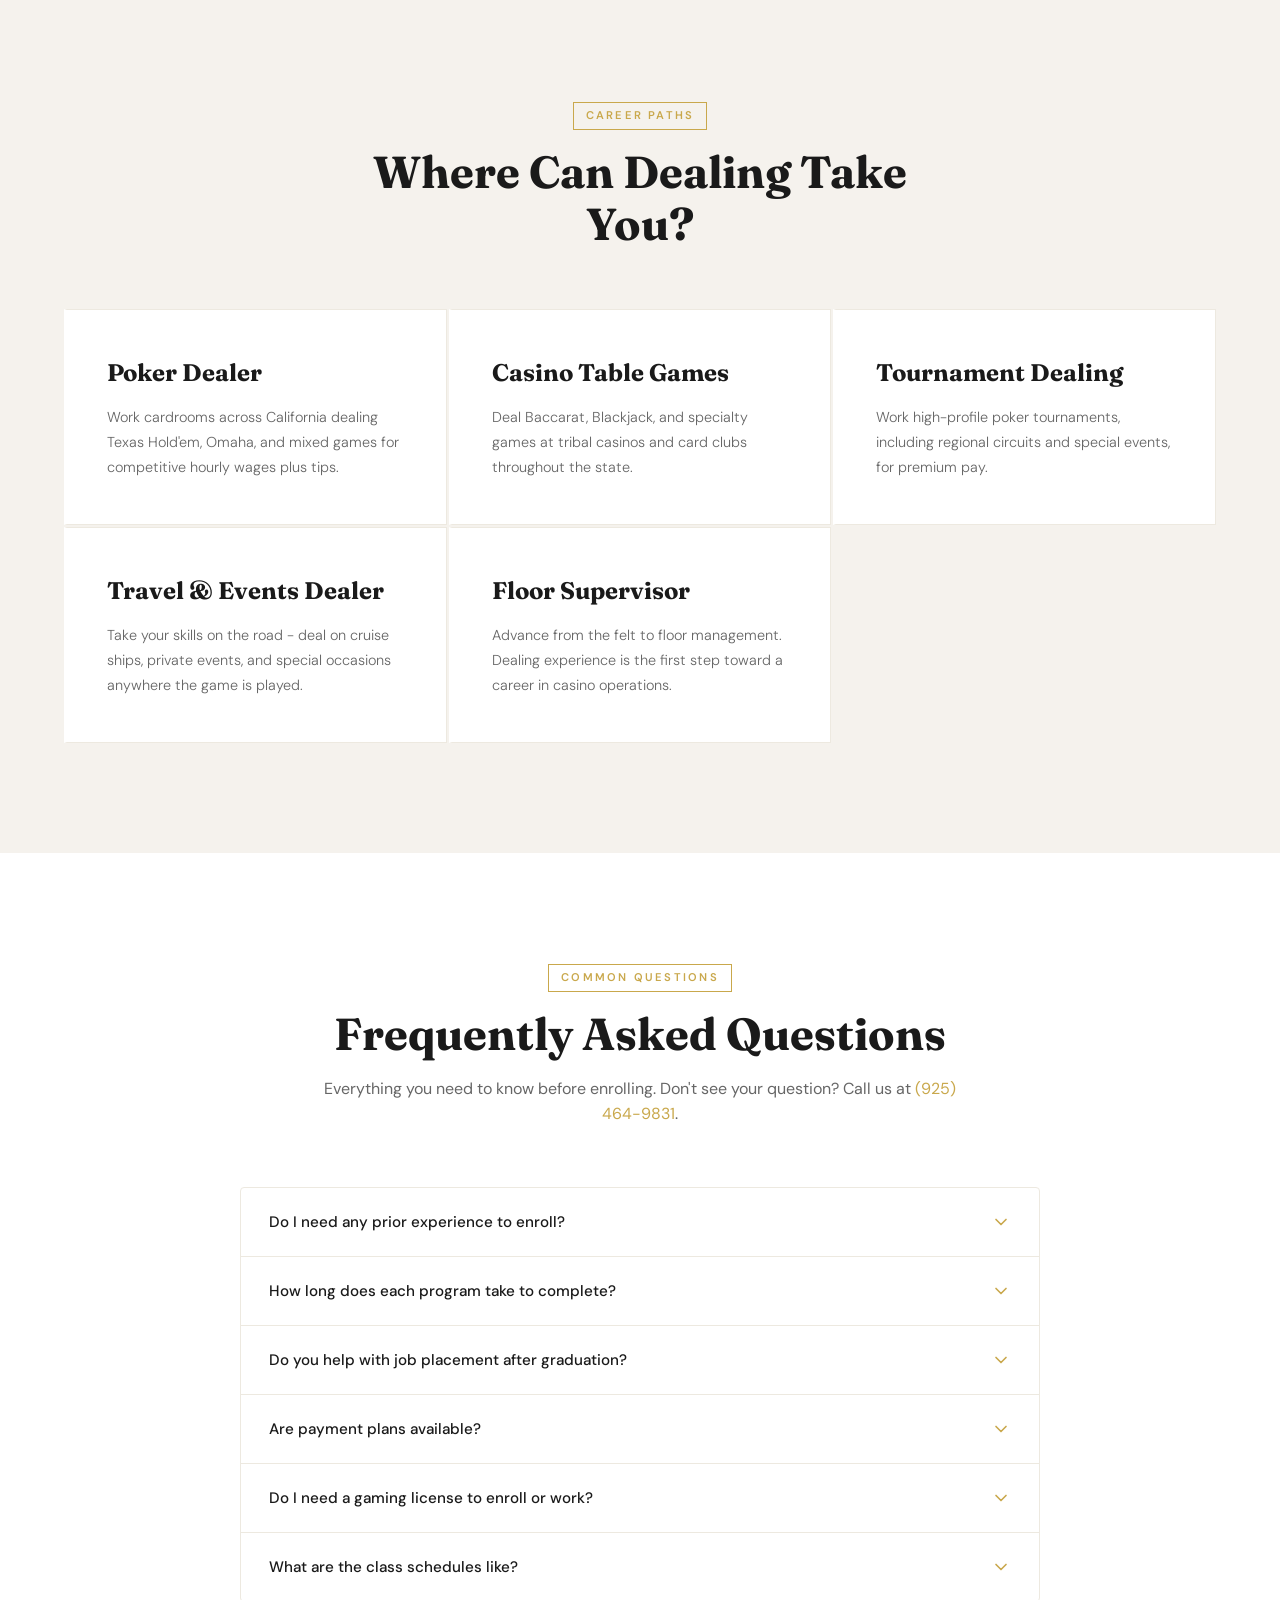
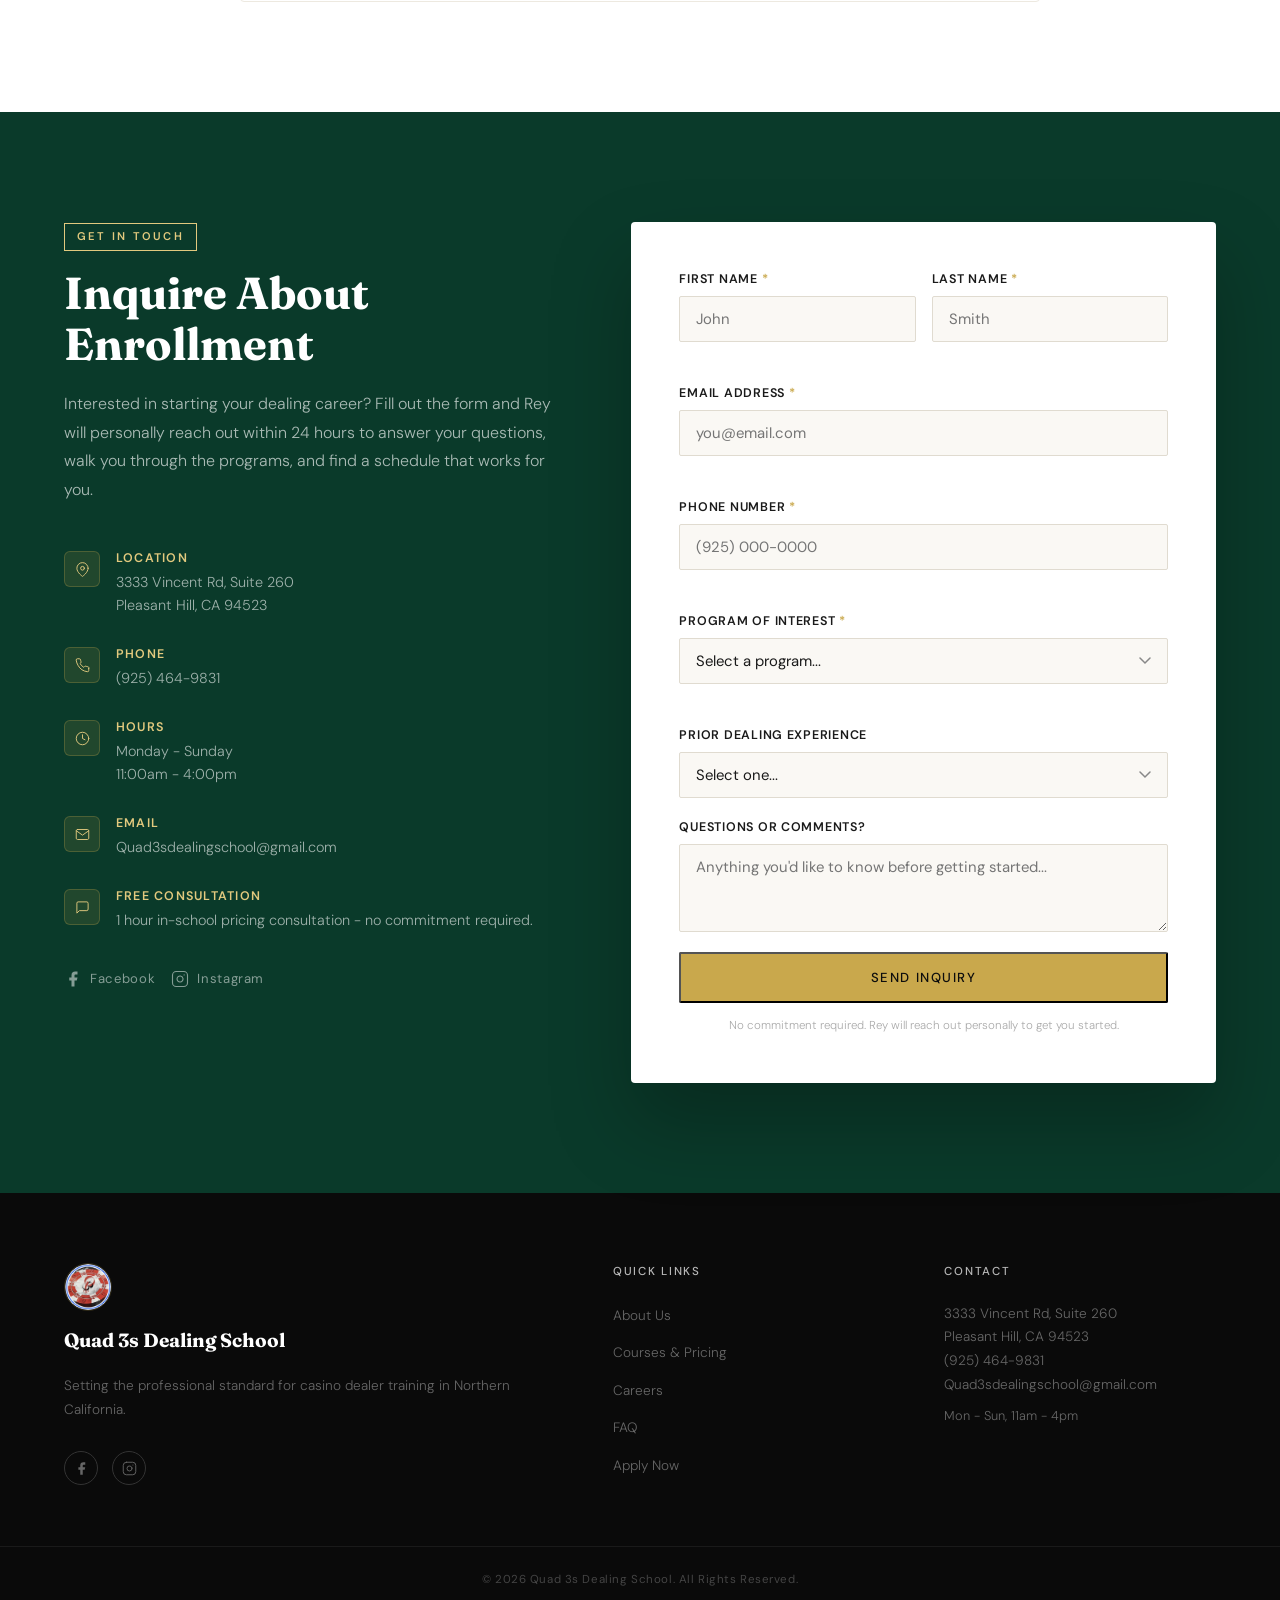
==== commit 846ee9c3: "Add files via upload" ====
--- a/index.html
+++ b/index.html
@@ -1,113 +1,585 @@
 <!DOCTYPE html>
 <html lang="en">
 <head>
-  <meta charset="UTF-8" />
-  <meta name="viewport" content="width=device-width, initial-scale=1.0"/>
-  <title>Zylixius</title>
-  <link rel="preconnect" href="https://fonts.googleapis.com">
-  <link href="https://fonts.googleapis.com/css2?family=Playfair+Display:wght@400;700&family=DM+Mono:wght@300;400&display=swap" rel="stylesheet">
-  <link rel="stylesheet" href="style.css" />
+    <meta charset="UTF-8">
+    <meta name="viewport" content="width=device-width, initial-scale=1.0">
+    <title>Quad 3s Dealing School | Professional Poker Dealer Training</title>
+    <link rel="icon" type="image/png" href="logo.png">
+    <link rel="stylesheet" href="quad3s.css">
+    <link rel="preconnect" href="https://fonts.googleapis.com">
+    <link rel="preconnect" href="https://fonts.gstatic.com" crossorigin>
+    <link href="https://fonts.googleapis.com/css2?family=Fraunces:wght@400;600;700&family=DM+Sans:wght@300;400;500;600&family=Barlow+Condensed:wght@700;800&display=swap" rel="stylesheet">
 </head>
 <body>
 
-  <div class="grain"></div>
-
-  <header>
-    <div class="logo">zylixius<span class="dot">.</span></div>
-    <!--
-    <nav>
-      <a href="#about">about</a>
-      <a href="#interests">interests</a>
-      <a href="#projects">projects</a>
-      <a href="#contact">contact</a>
+<!-- Sticky Navigation -->
+    <nav id="navbar">
+        <div class="container nav-container">
+            <div class="logo">
+                <img src="logo.png" alt="Quad 3s Dealing School Logo" width="60" height="60">
+                <span class="logo-text">Quad 3s<span class="logo-sub">Dealing School</span></span>
+            </div>
+            <ul class="nav-links">
+                <li><a href="#" class="active">Home</a></li>
+                <li><a href="#about">About</a></li>
+                <li><a href="#courses">Courses</a></li>
+                <li><a href="#careers">Careers</a></li>
+                <li><a href="quad3s-events.html">Events</a></li>
+                <li><a href="#faq">FAQ</a></li>
+                <li><a href="#contact">Contact</a></li>
+                <li class="nav-login-item" id="navLoginItem"><a href="quad3s-course.html#login">Student Log In</a></li>
+            </ul>
+            <div class="nav-account" id="navAccount"></div>
+            <div class="nav-cta">
+                <a href="#apply" class="btn btn-outline">Apply Now</a>
+            </div>
+            <div class="menu-toggle" id="mobile-menu">
+                <span class="bar"></span>
+                <span class="bar"></span>
+                <span class="bar"></span>
+            </div>
+        </div>
     </nav>
-    -->
-  </header>
-
-  <main>
-    <section class="hero" id="home">
-      <div class="hero-text">
-        <p class="eyebrow">yo its sebastian gng</p>
-        <h1>cool<br><span class="accent">ass</span><br>text</h1>
-        <p class="sub">CS and ME student :skull:</p>
-      </div>
-      <div class="sunflower-wrap">
-        <div class="sunflower">🌻</div>
-      </div>
-    </section>
-
-    <section class="about" id="about">
-      <div class="section-label">/ sum shii</div>
-      <p>
-        some paragraph type shit
-      </p>
-    </section>
-
-    <section class="interests" id="interests">
-      <div class="section-label">/ ill fill this out later</div>
-      <div class="cards">
-        <div class="card">
-          <span class="card-icon">🎮</span>
-          <h3>Gaming</h3>
-          <p>games and shii</p>
-        </div>
-        <div class="card">
-          <span class="card-icon">📺</span>
-          <h3>Anime</h3>
-          <p>anime and shii</p>
-        </div>
-        <div class="card">
-           <span class="card-icon">🍵</span>
-          <h3>Matcha</h3>
-          <p>WE love matcha</p>
-        </div>
-        <div class="card">
-          <span class="card-icon">✍️</span>
-          <h3>Writing</h3>
-          <p>fanfiction and allat you dont wanna know</p>
-        </div>
-      </div>
-    </section>
-
-    <section class="projects" id="projects">
-      <div class="section-label">/ stuff i built</div>
-      <div class="projects-grid" id="projects-grid">
-        <div class="proj-card skeleton-card">
-          <div class="sk sk-name"></div>
-          <div class="sk sk-desc"></div>
-          <div class="sk sk-desc sk-desc-short"></div>
-          <div class="sk sk-foot"></div>
-        </div>
-        <div class="proj-card skeleton-card">
-          <div class="sk sk-name"></div>
-          <div class="sk sk-desc"></div>
-          <div class="sk sk-desc sk-desc-short"></div>
-          <div class="sk sk-foot"></div>
-        </div>
-        <div class="proj-card skeleton-card">
-          <div class="sk sk-name"></div>
-          <div class="sk sk-desc"></div>
-          <div class="sk sk-desc sk-desc-short"></div>
-          <div class="sk sk-foot"></div>
-        </div>
-      </div>
-      <p class="projects-note">↳ fetched live from <a href="https://github.com/mayreell" target="_blank" rel="noopener">github.com/mayreell</a></p>
-    </section>
-
-    <section class="contact" id="contact">
-      <div class="section-label">/ hmu</div>
-      <p>tell me hi or sum shii</p>
-      <a class="btn" href="mailto:epicsebastiantoledo@email.com">hmu →</a>
-    </section>
-    <section>
-        <a class="btn" href="quad3s.html">Poker Website →</a>
-    </section>
-  </main>
-
-  <footer>
-    <span>© 2026 zylixius.com</span>
-  </footer>
-
-  <script src="script.js"></script>
+
+<!-- Hero Section -->
+    <header class="hero">
+        <div class="hero-overlay"></div>
+        <div class="hero-noise"></div>
+        <div class="container hero-content">
+            <div class="hero-badge">Northern California's Premier Casino Training</div>
+            <h1>Master the Art of<br><span class="text-gold">Professional</span> Poker Dealing</h1>
+            <p>Industry-certified training that puts graduates directly on casino floors. Learn from working professionals and launch your career in gaming.</p>
+            <div class="hero-buttons">
+                <a href="#apply" class="btn btn-primary">Apply Today</a>
+                <a href="#about" class="btn btn-outline-light">Learn More</a>
+            </div>
+        </div>
+        <div class="hero-scroll-hint">
+            <span>Scroll</span>
+            <div class="scroll-line"></div>
+        </div>
+    </header>
+
+<!-- Stats Section -->
+    <section class="stats-section">
+        <div class="container">
+            <div class="stats-grid">
+                <div class="stat-box">
+                    <h3>10+</h3>
+                    <p>Years Training Dealers</p>
+                </div>
+                <div class="stat-divider"></div>
+                <div class="stat-box">
+                    <h3>95%</h3>
+                    <p>Job Placement Rate</p>
+                </div>
+                <div class="stat-divider"></div>
+                <div class="stat-box">
+                    <h3>100%</h3>
+                    <p>Hands-On Training</p>
+                </div>
+            </div>
+        </div>
+    </section>
+
+<!-- Casino Partners Strip -->
+    <section class="partners-section">
+        <div class="container">
+            <p class="partners-label">Graduate Placement Partners</p>
+            <div class="partners-grid">
+                <div class="partner-item">Most Local Bay Area Card Rooms and Casinos</div>
+                <!-- Add individual casino names here when available -->
+            </div>
+        </div>
+    </section>
+
+<!-- About / USP Section -->
+    <section class="intro-section" id="about">
+        <div class="container grid-2">
+            <div class="intro-image">
+                <div class="image-frame">
+                    <img src="rey1.jpg" alt="Rey Garcia, Owner and Instructor at Quad 3s Dealing School">
+                    <div class="image-accent"></div>
+                </div>
+            </div>
+            <div class="intro-text">
+                <div class="section-label">Why Choose Quad 3s</div>
+                <h2>Where Professional Dealers Are Made</h2>
+                <p class="intro-subhead">Lifetime Membership and Support</p>
+                <p>Quad 3s Dealing School was built by casino industry veterans who know exactly what cardrooms and casinos are looking for. Our hands-on curriculum cuts the fluff - you train on real felt, with professional chips and cards, from day one.</p>
+                <ul class="feature-list">
+                    <li>
+                        <div class="feature-icon">
+                            <svg viewBox="0 0 24 24" fill="none" stroke="currentColor" stroke-width="1.5" stroke-linecap="round" stroke-linejoin="round"><path d="M9 3H5a2 2 0 0 0-2 2v4m6-6h10a2 2 0 0 1 2 2v4M9 3v18m0 0h10a2 2 0 0 0 2-2v-4M9 21H5a2 2 0 0 1-2-2v-4m0 0h18"/></svg>
+                        </div>
+                        <div>
+                            <strong>Professional Equipment</strong>
+                            <span>Train on real felt tables with the same chips and cards used on casino floors.</span>
+                        </div>
+                    </li>
+                    <li>
+                        <div class="feature-icon">
+                            <svg viewBox="0 0 24 24" fill="none" stroke="currentColor" stroke-width="1.5" stroke-linecap="round" stroke-linejoin="round"><path d="M17 21v-2a4 4 0 0 0-4-4H5a4 4 0 0 0-4 4v2"/><circle cx="9" cy="7" r="4"/><path d="M23 21v-2a4 4 0 0 0-3-3.87"/><path d="M16 3.13a4 4 0 0 1 0 7.75"/></svg>
+                        </div>
+                        <div>
+                            <strong>Industry-Experienced Instructors</strong>
+                            <span>Learn from working professionals with real floor experience.</span>
+                        </div>
+                    </li>
+                    <li>
+                        <div class="feature-icon">
+                            <svg viewBox="0 0 24 24" fill="none" stroke="currentColor" stroke-width="1.5" stroke-linecap="round" stroke-linejoin="round"><path d="M22 16.92v3a2 2 0 0 1-2.18 2 19.79 19.79 0 0 1-8.63-3.07A19.5 19.5 0 0 1 4.99 12 19.79 19.79 0 0 1 1.94 3.4 2 2 0 0 1 3.9 1.22h3a2 2 0 0 1 2 1.72 12.84 12.84 0 0 0 .7 2.81 2 2 0 0 1-.45 2.11L8.09 8.91a16 16 0 0 0 6 6l1.27-1.27a2 2 0 0 1 2.11-.45 12.84 12.84 0 0 0 2.81.7A2 2 0 0 1 22 16.92z"/></svg>
+                        </div>
+                        <div>
+                            <strong>Casino Placement Partners</strong>
+                            <span>Direct connections to hiring managers at Bay Area card rooms and casinos.</span>
+                        </div>
+                    </li>
+                </ul>
+            </div>
+        </div>
+    </section>
+
+<!-- Instructor Bio Section -->
+    <section class="bio-section">
+        <div class="container">
+            <div class="bio-card">
+                <div class="bio-text">
+                    <div class="section-label">Meet Your Instructor</div>
+                    <h2>Rey Garcia</h2>
+                    <p class="bio-title">Owner / Instructor</p>
+                    <p>Rey has been a casino dealer since 2021, bringing over 30 years of management and training experience to the table. He built Quad 3s from a simple idea: that teaching people a skill that changed his own life could change theirs too. Rey is driven by his students' success - when you get hired, he wins. That's the Quad 3s difference.</p>
+                </div>
+            </div>
+        </div>
+    </section>
+
+<!-- Equipment Photo Strip -->
+    <section class="equipment-strip">
+        <div class="equipment-overlay"></div>
+        <img src="eventpicture6.jpg" alt="Quad 3s professional dealing equipment - custom table with chips" class="equipment-bg">
+        <div class="container equipment-content">
+            <div class="equipment-text">
+                <div class="section-label light">Professional Equipment</div>
+                <h2>Train on the Real Thing</h2>
+                <p>Custom tables, professional chips, and casino-grade cards - the same setup you'll find on the floor when you get hired.</p>
+            </div>
+        </div>
+    </section>
+
+<!-- Courses / Pricing Section -->
+    <section class="courses-section" id="courses">
+        <div class="container">
+            <div class="section-header">
+                <div class="section-label">Programs &amp; Pricing</div>
+                <h2>Training Courses</h2>
+                <p>Whether you're starting from scratch or looking to add a new game to your repertoire, we have a program for you.</p>
+            </div>
+            <div class="courses-grid">
+
+                <div class="course-card">
+                    <div class="course-suit">♠</div>
+                    <h3>Texas Hold'em</h3>
+                    <p>The foundation of every dealing career. Master pre-flop through river dealing, pot management, and player interactions in the most popular poker format worldwide.</p>
+                    <div class="course-price">
+                        <span class="price-amount">Inquire for Pricing</span>
+                        <span class="price-note">Self-paced · Payment plans available</span>
+                    </div>
+                    <ul class="course-includes">
+                        <li><svg viewBox="0 0 16 16" fill="none"><path d="M3 8l3.5 3.5L13 4.5" stroke="currentColor" stroke-width="1.5" stroke-linecap="round" stroke-linejoin="round"/></svg>Self-paced hands-on instruction</li>
+                        <li><svg viewBox="0 0 16 16" fill="none"><path d="M3 8l3.5 3.5L13 4.5" stroke="currentColor" stroke-width="1.5" stroke-linecap="round" stroke-linejoin="round"/></svg>Professional equipment practice</li>
+                        <li><svg viewBox="0 0 16 16" fill="none"><path d="M3 8l3.5 3.5L13 4.5" stroke="currentColor" stroke-width="1.5" stroke-linecap="round" stroke-linejoin="round"/></svg>Audition preparation support</li>
+                    </ul>
+                    <a href="#apply" class="btn btn-enroll">Inquire Now</a>
+                </div>
+
+                <div class="course-card featured">
+                    <div class="course-badge">Most Popular</div>
+                    <div class="course-suit">♣</div>
+                    <h3>Full Curriculum</h3>
+                    <p>Our comprehensive program covers Hold'em, Omaha, and casino table games including Baccarat and Blackjack. Graduate job-ready across multiple formats.</p>
+                    <div class="course-price">
+                        <span class="price-amount">Inquire for Pricing</span>
+                        <span class="price-note">Self-paced · Payment plans available</span>
+                    </div>
+                    <ul class="course-includes">
+                        <li><svg viewBox="0 0 16 16" fill="none"><path d="M3 8l3.5 3.5L13 4.5" stroke="currentColor" stroke-width="1.5" stroke-linecap="round" stroke-linejoin="round"/></svg>Self-paced comprehensive training</li>
+                        <li><svg viewBox="0 0 16 16" fill="none"><path d="M3 8l3.5 3.5L13 4.5" stroke="currentColor" stroke-width="1.5" stroke-linecap="round" stroke-linejoin="round"/></svg>All games: Hold'em, Omaha, Baccarat &amp; more</li>
+                        <li><svg viewBox="0 0 16 16" fill="none"><path d="M3 8l3.5 3.5L13 4.5" stroke="currentColor" stroke-width="1.5" stroke-linecap="round" stroke-linejoin="round"/></svg>Casino placement assistance</li>
+                        <li><svg viewBox="0 0 16 16" fill="none"><path d="M3 8l3.5 3.5L13 4.5" stroke="currentColor" stroke-width="1.5" stroke-linecap="round" stroke-linejoin="round"/></svg>Lifetime membership and support</li>
+                    </ul>
+                    <a href="#apply" class="btn btn-enroll btn-enroll-light">Inquire Now</a>
+                </div>
+
+                <div class="course-card">
+                    <div class="course-suit">♥</div>
+                    <h3>Casino Table Games</h3>
+                    <p>Expand your skillset with Baccarat, Blackjack, and Three Card Poker. More games means more opportunities on the casino floor.</p>
+                    <div class="course-price">
+                        <span class="price-amount">Inquire for Pricing</span>
+                        <span class="price-note">Self-paced · Payment plans available</span>
+                    </div>
+                    <ul class="course-includes">
+                        <li><svg viewBox="0 0 16 16" fill="none"><path d="M3 8l3.5 3.5L13 4.5" stroke="currentColor" stroke-width="1.5" stroke-linecap="round" stroke-linejoin="round"/></svg>Self-paced instruction</li>
+                        <li><svg viewBox="0 0 16 16" fill="none"><path d="M3 8l3.5 3.5L13 4.5" stroke="currentColor" stroke-width="1.5" stroke-linecap="round" stroke-linejoin="round"/></svg>Baccarat, Blackjack &amp; Three Card Poker</li>
+                        <li><svg viewBox="0 0 16 16" fill="none"><path d="M3 8l3.5 3.5L13 4.5" stroke="currentColor" stroke-width="1.5" stroke-linecap="round" stroke-linejoin="round"/></svg>Audition preparation support</li>
+                    </ul>
+                    <a href="#apply" class="btn btn-enroll">Inquire Now</a>
+                </div>
+
+            </div>
+            <p class="pricing-note">Not sure which course is right for you? <a href="#apply">Contact us</a> and we'll help you choose.</p>
+        </div>
+    </section>
+
+<!-- Testimonials Section -->
+    <section class="testimonials">
+        <div class="container">
+            <div class="section-label light">Graduate Testimonials</div>
+            <h2>What Our Students Say</h2>
+            <div class="testimonial-slider">
+                <div class="testimonial-slide active">
+                    <div class="quote-mark">"</div>
+                    <p class="quote">It's more than a school - it's a great community. Rey is genuinely invested in his students' success and treats everyone with immense patience and respect. The job placement support is real.</p>
+                    <div class="author">
+                        <div class="author-info">
+                            <h4>Yun</h4>
+                            <p>Graduate - Hired After Training</p>
+                        </div>
+                    </div>
+                </div>
+                <div class="testimonial-slide">
+                    <div class="quote-mark">"</div>
+                    <p class="quote">I never touched cards prior to going here. Rey was patient, helpful, and prepared me for my audition completely. I'm grateful I found this program.</p>
+                    <div class="author">
+                        <div class="author-info">
+                            <h4>Tyler Buxton</h4>
+                            <p>Graduate - Now Dealing at Lucky Chances</p>
+                        </div>
+                    </div>
+                </div>
+                <div class="testimonial-slide">
+                    <div class="quote-mark">"</div>
+                    <p class="quote">After going to the school for around 3 months I was able to get a job. Rey genuinely cares about helping with job placement by going out of his way to call cardrooms around the area. No other school will provide that level of support.</p>
+                    <div class="author">
+                        <div class="author-info">
+                            <h4>Industry G.</h4>
+                            <p>Graduate - Hired After Training</p>
+                        </div>
+                    </div>
+                </div>
+                <div class="testimonial-slide">
+                    <div class="quote-mark">"</div>
+                    <p class="quote">I was able to pass my audition after just 3 weeks at the school. Great school with a very passionate teacher.</p>
+                    <div class="author">
+                        <div class="author-info">
+                            <h4>Zachary Simons</h4>
+                            <p>Graduate - Hired in 3 Weeks</p>
+                        </div>
+                    </div>
+                </div>
+                <div class="testimonial-slide">
+                    <div class="quote-mark">"</div>
+                    <p class="quote">Rey is incredibly dedicated to his students' growth and extremely flexible with the schedule. You'll get everything you need - from a lifetime pass to return and learn other games, to the real world experience only Rey can provide.</p>
+                    <div class="author">
+                        <div class="author-info">
+                            <h4>Blake Franich</h4>
+                            <p>Graduate - Quad 3s Alumni</p>
+                        </div>
+                    </div>
+                </div>
+            </div>
+            <div class="testimonial-dots">
+                <span class="dot active" data-index="0"></span>
+                <span class="dot" data-index="1"></span>
+                <span class="dot" data-index="2"></span>
+                <span class="dot" data-index="3"></span>
+                <span class="dot" data-index="4"></span>
+            </div>
+        </div>
+    </section>
+
+<!-- Careers Section -->
+    <section class="careers-section" id="careers">
+        <div class="container">
+            <div class="section-header">
+                <div class="section-label">Career Paths</div>
+                <h2>Where Can Dealing Take You?</h2>
+            </div>
+            <div class="careers-grid">
+                <div class="career-card">
+                    <h3>Poker Dealer</h3>
+                    <p>Work cardrooms across California dealing Texas Hold'em, Omaha, and mixed games for competitive hourly wages plus tips.</p>
+                </div>
+                <div class="career-card">
+                    <h3>Casino Table Games</h3>
+                    <p>Deal Baccarat, Blackjack, and specialty games at tribal casinos and card clubs throughout the state.</p>
+                </div>
+                <div class="career-card">
+                    <h3>Tournament Dealing</h3>
+                    <p>Work high-profile poker tournaments, including regional circuits and special events, for premium pay.</p>
+                </div>
+                <div class="career-card">
+                    <h3>Travel &amp; Events Dealer</h3>
+                    <p>Take your skills on the road - deal on cruise ships, private events, and special occasions anywhere the game is played.</p>
+                </div>
+                <div class="career-card">
+                    <h3>Floor Supervisor</h3>
+                    <p>Advance from the felt to floor management. Dealing experience is the first step toward a career in casino operations.</p>
+                </div>
+            </div>
+        </div>
+    </section>
+
+<!-- FAQ Section -->
+    <section class="faq-section" id="faq">
+        <div class="container">
+            <div class="section-header">
+                <div class="section-label">Common Questions</div>
+                <h2>Frequently Asked Questions</h2>
+                <p>Everything you need to know before enrolling. Don't see your question? Call us at <a href="tel:9254649831" style="color:var(--gold)">(925) 464-9831</a>.</p>
+            </div>
+            <div class="faq-grid">
+
+                <div class="faq-item">
+                    <button class="faq-question" aria-expanded="false">
+                        Do I need any prior experience to enroll?
+                        <span class="faq-icon"><svg viewBox="0 0 24 24" fill="none" stroke="currentColor" stroke-width="2" stroke-linecap="round" stroke-linejoin="round"><path d="M6 9l6 6 6-6"/></svg></span>
+                    </button>
+                    <div class="faq-answer">
+                        <p>No experience is necessary. Our programs are designed to take complete beginners and develop them into job-ready professional dealers. If you already have some dealing experience, we can discuss advanced placement options.</p>
+                    </div>
+                </div>
+
+                <div class="faq-item">
+                    <button class="faq-question" aria-expanded="false">
+                        How long does each program take to complete?
+                        <span class="faq-icon"><svg viewBox="0 0 24 24" fill="none" stroke="currentColor" stroke-width="2" stroke-linecap="round" stroke-linejoin="round"><path d="M6 9l6 6 6-6"/></svg></span>
+                    </button>
+                    <div class="faq-answer">
+                        <p>All our curricula are self-paced. We are open Monday through Sunday, 11am to 4pm. Full attendance is always recommended as full participation will get you further faster. Both weekday and weekend scheduling options are available.</p>
+                    </div>
+                </div>
+
+                <div class="faq-item">
+                    <button class="faq-question" aria-expanded="false">
+                        Do you help with job placement after graduation?
+                        <span class="faq-icon"><svg viewBox="0 0 24 24" fill="none" stroke="currentColor" stroke-width="2" stroke-linecap="round" stroke-linejoin="round"><path d="M6 9l6 6 6-6"/></svg></span>
+                    </button>
+                    <div class="faq-answer">
+                        <p>Yes. We have direct relationships with hiring managers at regional cardrooms and casinos throughout the Bay Area. We actively connect graduates with audition opportunities and provide ongoing support through the hiring process.</p>
+                    </div>
+                </div>
+
+                <div class="faq-item">
+                    <button class="faq-question" aria-expanded="false">
+                        Are payment plans available?
+                        <span class="faq-icon"><svg viewBox="0 0 24 24" fill="none" stroke="currentColor" stroke-width="2" stroke-linecap="round" stroke-linejoin="round"><path d="M6 9l6 6 6-6"/></svg></span>
+                    </button>
+                    <div class="faq-answer">
+                        <p>Yes, payment plans are available for all courses. Contact our admissions team to discuss options that work for your situation. We want to make sure tuition isn't a barrier to starting your career.</p>
+                    </div>
+                </div>
+
+                <div class="faq-item">
+                    <button class="faq-question" aria-expanded="false">
+                        Do I need a gaming license to enroll or work?
+                        <span class="faq-icon"><svg viewBox="0 0 24 24" fill="none" stroke="currentColor" stroke-width="2" stroke-linecap="round" stroke-linejoin="round"><path d="M6 9l6 6 6-6"/></svg></span>
+                    </button>
+                    <div class="faq-answer">
+                        <p>You do not need a license to enroll. Once hired, your employer will guide you through the California Bureau of Gambling Control licensing process. We'll help you understand what to expect before you get there.</p>
+                    </div>
+                </div>
+
+                <div class="faq-item">
+                    <button class="faq-question" aria-expanded="false">
+                        What are the class schedules like?
+                        <span class="faq-icon"><svg viewBox="0 0 24 24" fill="none" stroke="currentColor" stroke-width="2" stroke-linecap="round" stroke-linejoin="round"><path d="M6 9l6 6 6-6"/></svg></span>
+                    </button>
+                    <div class="faq-answer">
+                        <p>We are open Monday through Sunday, 11am to 4pm. Both weekday and weekend sessions are available to accommodate working students. Contact admissions to find a schedule that fits your life.</p>
+                    </div>
+                </div>
+
+            </div>
+        </div>
+    </section>
+
+<!-- Application Form Section -->
+    <section class="apply-section" id="apply">
+        <div class="container">
+            <div class="apply-grid">
+                <div class="apply-info">
+                    <div class="section-label light">Get in Touch</div>
+                    <h2>Inquire About Enrollment</h2>
+                    <p>Interested in starting your dealing career? Fill out the form and Rey will personally reach out within 24 hours to answer your questions, walk you through the programs, and find a schedule that works for you.</p>
+                    <div class="apply-details">
+                        <div class="apply-detail-item">
+                            <div class="detail-icon-wrap">
+                                <svg viewBox="0 0 24 24" fill="none" stroke="currentColor" stroke-width="1.5" stroke-linecap="round" stroke-linejoin="round"><path d="M21 10c0 7-9 13-9 13s-9-6-9-13a9 9 0 0 1 18 0z"/><circle cx="12" cy="10" r="3"/></svg>
+                            </div>
+                            <div>
+                                <strong>Location</strong>
+                                <span>3333 Vincent Rd, Suite 260<br>Pleasant Hill, CA 94523</span>
+                            </div>
+                        </div>
+                        <div class="apply-detail-item">
+                            <div class="detail-icon-wrap">
+                                <svg viewBox="0 0 24 24" fill="none" stroke="currentColor" stroke-width="1.5" stroke-linecap="round" stroke-linejoin="round"><path d="M22 16.92v3a2 2 0 0 1-2.18 2 19.79 19.79 0 0 1-8.63-3.07A19.5 19.5 0 0 1 4.99 12 19.79 19.79 0 0 1 1.94 3.4 2 2 0 0 1 3.9 1.22h3a2 2 0 0 1 2 1.72 12.84 12.84 0 0 0 .7 2.81 2 2 0 0 1-.45 2.11L8.09 8.91a16 16 0 0 0 6 6l1.27-1.27a2 2 0 0 1 2.11-.45 12.84 12.84 0 0 0 2.81.7A2 2 0 0 1 22 16.92z"/></svg>
+                            </div>
+                            <div>
+                                <strong>Phone</strong>
+                                <span>(925) 464-9831</span>
+                            </div>
+                        </div>
+                        <div class="apply-detail-item">
+                            <div class="detail-icon-wrap">
+                                <svg viewBox="0 0 24 24" fill="none" stroke="currentColor" stroke-width="1.5" stroke-linecap="round" stroke-linejoin="round"><circle cx="12" cy="12" r="10"/><polyline points="12 6 12 12 16 14"/></svg>
+                            </div>
+                            <div>
+                                <strong>Hours</strong>
+                                <span>Monday - Sunday<br>11:00am - 4:00pm</span>
+                            </div>
+                        </div>
+                        <div class="apply-detail-item">
+                            <div class="detail-icon-wrap">
+                                <svg viewBox="0 0 24 24" fill="none" stroke="currentColor" stroke-width="1.5" stroke-linecap="round" stroke-linejoin="round"><path d="M4 4h16c1.1 0 2 .9 2 2v12c0 1.1-.9 2-2 2H4c-1.1 0-2-.9-2-2V6c0-1.1.9-2 2-2z"/><polyline points="22,6 12,13 2,6"/></svg>
+                            </div>
+                            <div>
+                                <strong>Email</strong>
+                                <span><a href="mailto:Quad3sdealingschool@gmail.com" style="color:rgba(255,255,255,0.6)">Quad3sdealingschool@gmail.com</a></span>
+                            </div>
+                        </div>
+                        <div class="apply-detail-item">
+                            <div class="detail-icon-wrap">
+                                <svg viewBox="0 0 24 24" fill="none" stroke="currentColor" stroke-width="1.5" stroke-linecap="round" stroke-linejoin="round"><path d="M21 15a2 2 0 0 1-2 2H7l-4 4V5a2 2 0 0 1 2-2h14a2 2 0 0 1 2 2z"/></svg>
+                            </div>
+                            <div>
+                                <strong>Free Consultation</strong>
+                                <span>1 hour in-school pricing consultation - no commitment required.</span>
+                            </div>
+                        </div>
+                    </div>
+                    <!-- Social Links -->
+                    <div class="apply-social">
+                        <a href="https://www.facebook.com/Quad3sDealingSchool/" target="_blank" rel="noopener" class="social-link">
+                            <svg viewBox="0 0 24 24" fill="currentColor"><path d="M18 2h-3a5 5 0 0 0-5 5v3H7v4h3v8h4v-8h3l1-4h-4V7a1 1 0 0 1 1-1h3z"/></svg>
+                            Facebook
+                        </a>
+                        <a href="https://www.instagram.com/quad_3s_dealing_school/" target="_blank" rel="noopener" class="social-link">
+                            <svg viewBox="0 0 24 24" fill="none" stroke="currentColor" stroke-width="1.5" stroke-linecap="round" stroke-linejoin="round"><rect x="2" y="2" width="20" height="20" rx="5" ry="5"/><path d="M16 11.37A4 4 0 1 1 12.63 8 4 4 0 0 1 16 11.37z"/><line x1="17.5" y1="6.5" x2="17.51" y2="6.5"/></svg>
+                            Instagram
+                        </a>
+                    </div>
+                </div>
+                <div class="apply-form-wrap">
+                    <form id="applyForm" class="apply-form" novalidate>
+                        <div id="form-success" class="form-success hidden">
+                            <div class="success-icon">✓</div>
+                            <h3>We'll Be in Touch!</h3>
+                            <p>Rey will reach out within 24 hours to answer your questions and get you started.</p>
+                        </div>
+                        <div id="form-fields">
+                            <div class="form-row">
+                                <div class="form-group">
+                                    <label for="firstName">First Name <span class="req">*</span></label>
+                                    <input type="text" id="firstName" name="firstName" placeholder="John" required>
+                                    <span class="field-error" id="firstNameError"></span>
+                                </div>
+                                <div class="form-group">
+                                    <label for="lastName">Last Name <span class="req">*</span></label>
+                                    <input type="text" id="lastName" name="lastName" placeholder="Smith" required>
+                                    <span class="field-error" id="lastNameError"></span>
+                                </div>
+                            </div>
+                            <div class="form-group">
+                                <label for="email">Email Address <span class="req">*</span></label>
+                                <input type="email" id="email" name="email" placeholder="you@email.com" required>
+                                <span class="field-error" id="emailError"></span>
+                            </div>
+                            <div class="form-group">
+                                <label for="phone">Phone Number <span class="req">*</span></label>
+                                <input type="tel" id="phone" name="phone" placeholder="(925) 000-0000" required>
+                                <span class="field-error" id="phoneError"></span>
+                            </div>
+                            <div class="form-group">
+                                <label for="course">Program of Interest <span class="req">*</span></label>
+                                <select id="course" name="course" required>
+                                    <option value="" disabled selected>Select a program...</option>
+                                    <option value="holdem">Texas Hold'em</option>
+                                    <option value="full">Full Curriculum</option>
+                                    <option value="table-games">Casino Table Games</option>
+                                    <option value="unsure">Not Sure Yet</option>
+                                </select>
+                                <span class="field-error" id="courseError"></span>
+                            </div>
+                            <div class="form-group">
+                                <label for="experience">Prior Dealing Experience</label>
+                                <select id="experience" name="experience">
+                                    <option value="" disabled selected>Select one...</option>
+                                    <option value="none">No Experience</option>
+                                    <option value="some">Some Home Game Experience</option>
+                                    <option value="casual">Casual / Private Events</option>
+                                    <option value="professional">Prior Professional Experience</option>
+                                </select>
+                            </div>
+                            <div class="form-group">
+                                <label for="message">Questions or comments?</label>
+                                <textarea id="message" name="message" rows="3" placeholder="Anything you'd like to know before getting started..."></textarea>
+                            </div>
+                            <button type="submit" class="btn btn-primary btn-full" id="submitBtn">
+                                <span class="btn-text">Send Inquiry</span>
+                                <span class="btn-loading hidden">Sending...</span>
+                            </button>
+                            <p id="form-submit-error" class="form-submit-error" style="display:none;">Something went wrong. Please call us at (925) 464-9831.</p>
+                            <p class="form-disclaimer">No commitment required. Rey will reach out personally to get you started.</p>
+                        </div>
+                    </form>
+                </div>
+            </div>
+        </div>
+    </section>
+
+<!-- Footer -->
+    <footer id="contact">
+        <div class="container footer-content">
+            <div class="footer-col footer-brand">
+                <img src="logo.png" alt="Quad 3s Logo" width="60" height="60">
+                <h3>Quad 3s Dealing School</h3>
+                <p>Setting the professional standard for casino dealer training in Northern California.</p>
+                <div class="footer-social">
+                    <a href="https://www.facebook.com/Quad3sDealingSchool/" target="_blank" rel="noopener" aria-label="Facebook">
+                        <svg viewBox="0 0 24 24" fill="currentColor"><path d="M18 2h-3a5 5 0 0 0-5 5v3H7v4h3v8h4v-8h3l1-4h-4V7a1 1 0 0 1 1-1h3z"/></svg>
+                    </a>
+                    <a href="https://www.instagram.com/quad_3s_dealing_school/" target="_blank" rel="noopener" aria-label="Instagram">
+                        <svg viewBox="0 0 24 24" fill="none" stroke="currentColor" stroke-width="1.5" stroke-linecap="round" stroke-linejoin="round"><rect x="2" y="2" width="20" height="20" rx="5" ry="5"/><path d="M16 11.37A4 4 0 1 1 12.63 8 4 4 0 0 1 16 11.37z"/><line x1="17.5" y1="6.5" x2="17.51" y2="6.5"/></svg>
+                    </a>
+                </div>
+            </div>
+            <div class="footer-col">
+                <h4>Quick Links</h4>
+                <ul>
+                    <li><a href="#about">About Us</a></li>
+                    <li><a href="#courses">Courses &amp; Pricing</a></li>
+                    <li><a href="#careers">Careers</a></li>
+                    <li><a href="#faq">FAQ</a></li>
+                    <li><a href="#apply">Apply Now</a></li>
+                </ul>
+            </div>
+            <div class="footer-col">
+                <h4>Contact</h4>
+                <p>3333 Vincent Rd, Suite 260<br>Pleasant Hill, CA 94523</p>
+                <p><a href="tel:9254649831">(925) 464-9831</a></p>
+                <p><a href="mailto:Quad3sdealingschool@gmail.com">Quad3sdealingschool@gmail.com</a></p>
+                <p style="margin-top:8px; font-size:0.8rem;">Mon - Sun, 11am - 4pm</p>
+            </div>
+        </div>
+        <div class="copyright">
+            <p>&copy; 2026 Quad 3s Dealing School. All Rights Reserved.</p>
+        </div>
+    </footer>
+
+    <script src="quad3s.js"></script>
+    <script src="quad3s-account.js"></script>
 </body>
 </html>
--- a/quad3s.css
+++ b/quad3s.css
@@ -0,0 +1,1589 @@
+/* --- Variables & Reset --- */
+:root {
+    --primary-green: #0a3a2a;
+    --secondary-green: #145c43;
+    --gold: #c9a84c;
+    --gold-light: #e2c97e;
+    --dark-bg: #0d0d0d;
+    --dark-card: #161616;
+    --text-light: #f0ece4;
+    --text-muted: #888;
+    --text-dark: #1a1a1a;
+    --border: rgba(201, 168, 76, 0.2);
+    --font-heading: 'Fraunces', serif;
+    --font-body: 'DM Sans', sans-serif;
+}
+
+* {
+    margin: 0;
+    padding: 0;
+    box-sizing: border-box;
+}
+
+html { scroll-behavior: smooth; }
+
+body {
+    font-family: var(--font-body);
+    line-height: 1.6;
+    color: var(--text-dark);
+    background-color: #f5f2ed;
+    overflow-x: hidden;
+}
+
+a {
+    text-decoration: none;
+    color: inherit;
+    transition: 0.3s;
+}
+
+ul { list-style: none; }
+
+.container {
+    max-width: 1200px;
+    margin: 0 auto;
+    padding: 0 24px;
+}
+
+.text-gold { color: var(--gold); }
+
+.section-label {
+    display: inline-block;
+    font-size: 0.7rem;
+    font-weight: 600;
+    letter-spacing: 0.2em;
+    text-transform: uppercase;
+    color: var(--gold);
+    border: 1px solid var(--gold);
+    padding: 4px 12px;
+    margin-bottom: 16px;
+}
+
+.section-label.light {
+    color: var(--gold-light);
+    border-color: var(--gold-light);
+}
+
+.section-header {
+    text-align: center;
+    max-width: 640px;
+    margin: 0 auto 60px;
+}
+
+.section-header h2 {
+    font-family: var(--font-heading);
+    font-size: 2.8rem;
+    color: var(--text-dark);
+    margin-bottom: 16px;
+    line-height: 1.15;
+}
+
+.section-header p {
+    color: #666;
+    font-size: 1rem;
+}
+
+/* --- Buttons --- */
+.btn {
+    display: inline-block;
+    padding: 13px 32px;
+    border-radius: 2px;
+    font-weight: 500;
+    text-transform: uppercase;
+    cursor: pointer;
+    font-size: 0.78rem;
+    letter-spacing: 0.1em;
+    transition: all 0.3s ease;
+    font-family: var(--font-body);
+}
+
+.btn-primary {
+    background-color: var(--gold);
+    color: #0d0d0d;
+}
+.btn-primary:hover {
+    background-color: var(--gold-light);
+    transform: translateY(-1px);
+    box-shadow: 0 8px 24px rgba(201,168,76,0.3);
+}
+
+.btn-outline {
+    border: 1px solid var(--gold);
+    color: var(--gold);
+}
+.btn-outline:hover {
+    background-color: var(--gold);
+    color: var(--dark-bg);
+}
+
+.btn-outline-light {
+    border: 1px solid rgba(255,255,255,0.6);
+    color: rgba(255,255,255,0.9);
+}
+.btn-outline-light:hover {
+    background-color: rgba(255,255,255,0.12);
+    border-color: #fff;
+    color: #fff;
+}
+
+.btn-full {
+    width: 100%;
+    text-align: center;
+    display: block;
+}
+
+/* --- Navbar --- */
+nav {
+    position: fixed;
+    top: 0;
+    left: 0;
+    width: 100%;
+    padding: 22px 0;
+    z-index: 1000;
+    transition: all 0.4s ease;
+    background: transparent;
+}
+
+nav.scrolled {
+    background: rgba(10, 30, 20, 0.97);
+    backdrop-filter: blur(12px);
+    box-shadow: 0 1px 0 rgba(201,168,76,0.15);
+    padding: 14px 0;
+}
+
+.nav-container {
+    display: flex;
+    justify-content: space-between;
+    align-items: center;
+    gap: 32px;
+}
+
+.logo {
+    display: flex;
+    align-items: center;
+    gap: 12px;
+}
+
+.logo img {
+    border-radius: 50%;
+    border: 1px solid rgba(201,168,76,0.3);
+}
+
+.logo-text {
+    font-family: var(--font-heading);
+    font-size: 1.3rem;
+    font-weight: 700;
+    color: #fff;
+    display: flex;
+    flex-direction: column;
+    line-height: 1.1;
+}
+
+.logo-sub {
+    font-size: 0.7rem;
+    font-family: var(--font-body);
+    font-weight: 400;
+    letter-spacing: 0.15em;
+    text-transform: uppercase;
+    color: var(--gold);
+}
+
+.nav-links {
+    display: flex;
+    gap: 28px;
+    margin-left: auto;
+}
+
+.nav-links a {
+    color: rgba(255,255,255,0.75);
+    font-size: 0.82rem;
+    font-weight: 400;
+    letter-spacing: 0.05em;
+    text-transform: uppercase;
+}
+.nav-links a:hover, .nav-links a.active { color: var(--gold); }
+
+.nav-cta { display: block; }
+.menu-toggle { display: none; }
+
+/* --- Hero --- */
+.hero {
+    height: 100vh;
+    min-height: 700px;
+    width: 100%;
+    background-image: url('eventpicture5.jpg');
+    background-size: cover;
+    background-position: center;
+    position: relative;
+    display: flex;
+    align-items: center;
+    text-align: left;
+}
+
+.hero-overlay {
+    position: absolute;
+    inset: 0;
+    background: linear-gradient(105deg, rgba(5,20,12,0.92) 0%, rgba(10,58,42,0.75) 60%, rgba(10,58,42,0.4) 100%);
+}
+
+.hero-noise {
+    position: absolute;
+    inset: 0;
+    background-image: url("data:image/svg+xml,%3Csvg viewBox='0 0 200 200' xmlns='http://www.w3.org/2000/svg'%3E%3Cfilter id='n'%3E%3CfeTurbulence type='fractalNoise' baseFrequency='0.9' numOctaves='4' stitchTiles='stitch'/%3E%3C/filter%3E%3Crect width='100%25' height='100%25' filter='url(%23n)' opacity='0.03'/%3E%3C/svg%3E");
+    opacity: 0.4;
+    pointer-events: none;
+}
+
+.hero-content {
+    position: relative;
+    z-index: 2;
+    color: #fff;
+    max-width: 720px;
+}
+
+.hero-badge {
+    display: inline-block;
+    background: rgba(201,168,76,0.12);
+    border: 1px solid rgba(201,168,76,0.4);
+    color: var(--gold-light);
+    font-size: 0.72rem;
+    letter-spacing: 0.18em;
+    text-transform: uppercase;
+    padding: 6px 16px;
+    margin-bottom: 28px;
+    font-family: var(--font-body);
+    animation: fadeUp 0.8s ease both;
+}
+
+.hero-content h1 {
+    font-family: var(--font-heading);
+    font-size: clamp(2.8rem, 5.5vw, 4.5rem);
+    line-height: 1.1;
+    margin-bottom: 24px;
+    animation: fadeUp 0.8s 0.15s ease both;
+    font-weight: 700;
+}
+
+.hero-content p {
+    font-size: 1.05rem;
+    line-height: 1.75;
+    margin-bottom: 40px;
+    opacity: 0.8;
+    max-width: 520px;
+    animation: fadeUp 0.8s 0.3s ease both;
+    font-weight: 300;
+}
+
+.hero-buttons {
+    display: flex;
+    gap: 16px;
+    animation: fadeUp 0.8s 0.45s ease both;
+}
+
+.hero-scroll-hint {
+    position: absolute;
+    bottom: 40px;
+    right: 40px;
+    display: flex;
+    flex-direction: column;
+    align-items: center;
+    gap: 10px;
+    color: rgba(255,255,255,0.4);
+    font-size: 0.65rem;
+    letter-spacing: 0.15em;
+    text-transform: uppercase;
+    z-index: 2;
+    animation: fadeUp 1s 1s ease both;
+}
+
+.scroll-line {
+    width: 1px;
+    height: 50px;
+    background: linear-gradient(to bottom, rgba(255,255,255,0.4), transparent);
+    animation: scrollPulse 2s ease-in-out infinite;
+}
+
+@keyframes scrollPulse {
+    0%, 100% { opacity: 0.4; transform: scaleY(1); }
+    50% { opacity: 0.9; transform: scaleY(0.85); }
+}
+
+@keyframes fadeUp {
+    from { opacity: 0; transform: translateY(22px); }
+    to { opacity: 1; transform: translateY(0); }
+}
+
+/* --- Stats --- */
+.stats-section {
+    background-color: var(--dark-bg);
+    color: #fff;
+    padding: 48px 0;
+    border-bottom: 1px solid rgba(255,255,255,0.05);
+}
+
+.stats-grid {
+    display: flex;
+    justify-content: center;
+    align-items: center;
+}
+
+.stat-box {
+    text-align: center;
+    flex: 1;
+    padding: 16px 32px;
+}
+
+.stat-box h3 {
+    font-size: 3rem;
+    color: var(--gold);
+    font-family: var(--font-heading);
+    line-height: 1;
+    margin-bottom: 8px;
+}
+
+.stat-box p {
+    font-size: 0.75rem;
+    text-transform: uppercase;
+    letter-spacing: 0.15em;
+    color: rgba(255,255,255,0.5);
+}
+
+.stat-divider {
+    width: 1px;
+    height: 60px;
+    background: rgba(255,255,255,0.1);
+    flex-shrink: 0;
+}
+
+/* --- Bio Section --- */
+.bio-section {
+    background: var(--dark-bg);
+    padding: 80px 0;
+}
+
+.bio-card {
+    max-width: 800px;
+    margin: 0 auto;
+    border-left: 3px solid var(--gold);
+    padding-left: 48px;
+}
+
+.bio-card .section-label {
+    color: var(--gold);
+    border-color: var(--gold);
+}
+
+.bio-card h2 {
+    font-family: 'Barlow Condensed', var(--font-heading), serif;
+    font-size: 3rem;
+    font-weight: 800;
+    text-transform: uppercase;
+    color: #fff;
+    letter-spacing: 0.04em;
+    margin-bottom: 4px;
+    line-height: 1;
+}
+
+.bio-title {
+    font-size: 0.8rem;
+    font-weight: 600;
+    letter-spacing: 0.2em;
+    text-transform: uppercase;
+    color: var(--gold);
+    margin-bottom: 20px !important;
+}
+
+.bio-card p {
+    color: rgba(255,255,255,0.7);
+    font-size: 1rem;
+    line-height: 1.85;
+    font-weight: 300;
+}
+
+/* --- Intro subhead --- */
+.intro-subhead {
+    font-size: 0.78rem !important;
+    font-weight: 600 !important;
+    letter-spacing: 0.15em !important;
+    text-transform: uppercase !important;
+    color: var(--gold) !important;
+    margin-bottom: 12px !important;
+    margin-top: -8px !important;
+}
+
+/* --- Price amount sizing fix --- */
+.price-amount {
+    font-family: var(--font-body) !important;
+    font-size: 1rem !important;
+    font-weight: 600 !important;
+    color: var(--gold) !important;
+    letter-spacing: 0.02em !important;
+}
+
+/* --- Social links in apply section --- */
+.apply-social {
+    display: flex;
+    gap: 16px;
+    margin-top: 36px;
+}
+
+.social-link {
+    display: flex;
+    align-items: center;
+    gap: 8px;
+    color: rgba(255,255,255,0.5);
+    font-size: 0.82rem;
+    font-weight: 400;
+    letter-spacing: 0.05em;
+    transition: color 0.3s ease;
+}
+
+.social-link:hover { color: var(--gold-light); }
+
+.social-link svg {
+    width: 18px;
+    height: 18px;
+}
+
+/* --- Footer social icons --- */
+.footer-social {
+    display: flex;
+    gap: 14px;
+    margin-top: 16px;
+}
+
+.footer-social a {
+    width: 34px;
+    height: 34px;
+    border: 1px solid #333;
+    border-radius: 50%;
+    display: flex;
+    align-items: center;
+    justify-content: center;
+    color: #666;
+    transition: all 0.3s ease;
+}
+
+.footer-social a:hover {
+    border-color: var(--gold);
+    color: var(--gold);
+}
+
+.footer-social svg {
+    width: 15px;
+    height: 15px;
+}
+
+/* --- Partners Strip --- */
+.partners-section {
+    background: #f5f2ed;
+    border-top: 1px solid #e8e4dc;
+    border-bottom: 1px solid #e8e4dc;
+    padding: 28px 0;
+}
+
+.partners-label {
+    text-align: center;
+    font-size: 0.68rem;
+    font-weight: 600;
+    letter-spacing: 0.2em;
+    text-transform: uppercase;
+    color: #aaa;
+    margin-bottom: 20px;
+}
+
+.partners-grid {
+    display: flex;
+    justify-content: center;
+    align-items: center;
+    gap: 60px;
+    flex-wrap: wrap;
+}
+
+.partner-item {
+    font-family: var(--font-heading);
+    font-size: 1.1rem;
+    color: #999;
+    letter-spacing: 0.05em;
+    transition: color 0.3s ease;
+    font-weight: 600;
+}
+
+.partner-item:hover { color: var(--gold); }
+
+/* --- Form Error --- */
+.form-submit-error {
+    text-align: center;
+    font-size: 0.8rem;
+    color: #c0392b;
+    margin-top: 10px;
+    font-weight: 400;
+}
+
+/* --- About / Intro --- */
+.intro-section {
+    padding: 110px 0;
+    background: #f5f2ed;
+}
+
+.grid-2 {
+    display: grid;
+    grid-template-columns: 1fr 1fr;
+    gap: 80px;
+    align-items: center;
+}
+
+.image-frame {
+    position: relative;
+    display: inline-block;
+    width: 100%;
+}
+
+.image-frame img {
+    width: 100%;
+    max-width: 480px;
+    height: 520px;
+    object-fit: cover;
+    display: block;
+    border-radius: 2px;
+    position: relative;
+    z-index: 1;
+}
+
+.image-accent {
+    position: absolute;
+    bottom: -20px;
+    right: -20px;
+    width: 100%;
+    height: 100%;
+    border: 2px solid var(--gold);
+    border-radius: 2px;
+    z-index: 0;
+    opacity: 0.4;
+}
+
+.intro-text h2 {
+    font-family: var(--font-heading);
+    font-size: 2.8rem;
+    color: var(--text-dark);
+    margin-bottom: 20px;
+    line-height: 1.15;
+}
+
+.intro-text > p {
+    color: #555;
+    font-size: 1rem;
+    margin-bottom: 36px;
+    line-height: 1.8;
+    font-weight: 300;
+}
+
+.feature-list {
+    display: flex;
+    flex-direction: column;
+    gap: 24px;
+}
+
+.feature-list li {
+    display: flex;
+    gap: 18px;
+    align-items: flex-start;
+}
+
+.feature-icon {
+    width: 36px;
+    height: 36px;
+    background: rgba(201,168,76,0.1);
+    border: 1px solid rgba(201,168,76,0.25);
+    border-radius: 6px;
+    display: flex;
+    align-items: center;
+    justify-content: center;
+    flex-shrink: 0;
+    color: var(--gold);
+    margin-top: 2px;
+}
+
+.feature-icon svg {
+    width: 16px;
+    height: 16px;
+}
+
+.feature-list li > div:last-child {
+    display: flex;
+    flex-direction: column;
+    gap: 3px;
+}
+
+.feature-list li strong {
+    font-size: 0.95rem;
+    color: var(--text-dark);
+}
+
+.feature-list li span {
+    font-size: 0.88rem;
+    color: #777;
+    font-weight: 300;
+}
+
+/* --- Equipment Strip --- */
+.equipment-strip {
+    position: relative;
+    height: 480px;
+    overflow: hidden;
+    display: flex;
+    align-items: center;
+}
+
+.equipment-bg {
+    position: absolute;
+    inset: 0;
+    width: 100%;
+    height: 100%;
+    object-fit: cover;
+    object-position: center;
+    display: block;
+}
+
+.equipment-overlay {
+    position: absolute;
+    inset: 0;
+    background: linear-gradient(
+        to right,
+        rgba(5, 20, 12, 0.88) 0%,
+        rgba(10, 58, 42, 0.7) 50%,
+        rgba(5, 20, 12, 0.2) 100%
+    );
+    z-index: 1;
+}
+
+.equipment-content {
+    position: relative;
+    z-index: 2;
+}
+
+.equipment-text {
+    max-width: 480px;
+}
+
+.equipment-text h2 {
+    font-family: var(--font-heading);
+    font-size: 2.8rem;
+    color: #fff;
+    line-height: 1.15;
+    margin-bottom: 16px;
+}
+
+.equipment-text p {
+    font-size: 1rem;
+    color: rgba(255,255,255,0.7);
+    line-height: 1.8;
+    font-weight: 300;
+}
+
+@media (max-width: 768px) {
+    .equipment-strip { height: 360px; }
+    .equipment-overlay {
+        background: rgba(5, 20, 12, 0.82);
+    }
+    .equipment-text h2 { font-size: 2rem; }
+}
+
+/* --- Courses & Pricing --- */
+.courses-section {
+    padding: 110px 0;
+    background: #fff;
+}
+
+.courses-grid {
+    display: grid;
+    grid-template-columns: repeat(3, 1fr);
+    gap: 2px;
+    align-items: stretch;
+}
+
+.course-card {
+    background: #faf8f4;
+    padding: 48px 36px;
+    position: relative;
+    transition: all 0.3s ease;
+    border: 1px solid #ede9e0;
+    border-bottom: 3px solid transparent;
+    display: flex;
+    flex-direction: column;
+}
+
+.course-card:hover {
+    background: #fff;
+    border-color: #ddd;
+    border-bottom-color: var(--gold);
+    transform: translateY(-4px);
+    box-shadow: 0 20px 40px rgba(0,0,0,0.08);
+}
+
+.course-card.featured {
+    background: var(--primary-green);
+    color: #fff;
+    border-color: transparent;
+    border-bottom-color: var(--gold);
+    box-shadow: 0 20px 60px rgba(10,58,42,0.35);
+    transform: translateY(-8px);
+}
+
+.course-card.featured:hover {
+    transform: translateY(-12px);
+    box-shadow: 0 30px 70px rgba(10,58,42,0.4);
+}
+
+.course-card.featured h3 { color: #fff; }
+.course-card.featured p { color: rgba(255,255,255,0.7); }
+
+.course-badge {
+    display: inline-block;
+    background: var(--gold);
+    color: #0d0d0d;
+    font-size: 0.65rem;
+    letter-spacing: 0.1em;
+    text-transform: uppercase;
+    padding: 4px 12px;
+    margin-bottom: 20px;
+    font-weight: 600;
+    align-self: flex-start;
+}
+
+.course-suit {
+    font-size: 1.8rem;
+    color: var(--gold);
+    margin-bottom: 16px;
+    display: block;
+}
+
+.course-card h3 {
+    font-family: var(--font-heading);
+    font-size: 1.6rem;
+    color: var(--text-dark);
+    margin-bottom: 14px;
+}
+
+.course-card > p {
+    font-size: 0.9rem;
+    color: #666;
+    line-height: 1.75;
+    font-weight: 300;
+    margin-bottom: 28px;
+}
+
+.course-card.featured > p { color: rgba(255,255,255,0.7); }
+
+.course-price {
+    display: flex;
+    flex-direction: column;
+    gap: 4px;
+    padding: 20px 0;
+    border-top: 1px solid rgba(0,0,0,0.08);
+    border-bottom: 1px solid rgba(0,0,0,0.08);
+    margin-bottom: 24px;
+}
+
+.course-card.featured .course-price {
+    border-color: rgba(255,255,255,0.15);
+}
+
+.price-amount {
+    font-family: var(--font-heading);
+    font-size: 2.2rem;
+    font-weight: 700;
+    color: var(--gold);
+    line-height: 1;
+}
+
+.price-note {
+    font-size: 0.75rem;
+    color: #999;
+    font-weight: 300;
+}
+
+.course-card.featured .price-note { color: rgba(255,255,255,0.45); }
+
+.course-includes {
+    list-style: none;
+    display: flex;
+    flex-direction: column;
+    gap: 10px;
+    margin-bottom: 32px;
+    flex: 1;
+}
+
+.course-includes li {
+    display: flex;
+    align-items: center;
+    gap: 10px;
+    font-size: 0.85rem;
+    color: #555;
+    font-weight: 300;
+}
+
+.course-card.featured .course-includes li { color: rgba(255,255,255,0.75); }
+
+.course-includes li svg {
+    width: 14px;
+    height: 14px;
+    color: var(--gold);
+    flex-shrink: 0;
+}
+
+.btn-enroll {
+    display: block;
+    width: 100%;
+    text-align: center;
+    padding: 13px 24px;
+    border: 1px solid var(--gold);
+    color: var(--gold);
+    font-size: 0.78rem;
+    font-weight: 600;
+    letter-spacing: 0.1em;
+    text-transform: uppercase;
+    border-radius: 2px;
+    transition: all 0.3s ease;
+    font-family: var(--font-body);
+    margin-top: auto;
+}
+
+.btn-enroll:hover {
+    background: var(--gold);
+    color: #0d0d0d;
+}
+
+.btn-enroll-light {
+    background: var(--gold);
+    color: #0d0d0d;
+    border-color: var(--gold);
+}
+
+.btn-enroll-light:hover {
+    background: var(--gold-light);
+    border-color: var(--gold-light);
+    color: #0d0d0d;
+}
+
+.pricing-note {
+    text-align: center;
+    margin-top: 40px;
+    font-size: 0.9rem;
+    color: #888;
+    font-weight: 300;
+}
+
+.pricing-note a {
+    color: var(--gold);
+    font-weight: 500;
+}
+.pricing-note a:hover { text-decoration: underline; }
+
+/* --- Testimonials --- */
+.testimonials {
+    background: var(--dark-bg);
+    color: #fff;
+    padding: 110px 0;
+    text-align: center;
+    position: relative;
+    overflow: hidden;
+}
+
+.testimonials::before {
+    content: '❝';
+    position: absolute;
+    top: -60px;
+    left: 50%;
+    transform: translateX(-50%);
+    font-size: 20rem;
+    color: rgba(255,255,255,0.015);
+    font-family: Georgia, serif;
+    pointer-events: none;
+}
+
+.testimonials h2 {
+    font-family: var(--font-heading);
+    font-size: 2.8rem;
+    margin-bottom: 56px;
+}
+
+.testimonial-slider {
+    max-width: 720px;
+    margin: 0 auto 36px;
+    min-height: 180px;
+    position: relative;
+}
+
+.testimonial-slide { display: none; animation: fadeEffect 0.8s ease; }
+.testimonial-slide.active { display: block; }
+
+.quote-mark {
+    font-family: Georgia, serif;
+    font-size: 5rem;
+    color: var(--gold);
+    line-height: 0.5;
+    margin-bottom: 16px;
+    opacity: 0.6;
+}
+
+.quote {
+    font-size: 1.2rem;
+    font-style: italic;
+    line-height: 1.8;
+    color: rgba(255,255,255,0.85);
+    margin-bottom: 32px;
+    font-family: var(--font-heading);
+    font-weight: 400;
+}
+
+.author h4 {
+    color: var(--gold);
+    font-size: 0.9rem;
+    font-weight: 600;
+    letter-spacing: 0.08em;
+    text-transform: uppercase;
+    margin-bottom: 4px;
+}
+
+.author p {
+    color: rgba(255,255,255,0.4);
+    font-size: 0.8rem;
+    letter-spacing: 0.05em;
+}
+
+.testimonial-dots {
+    display: flex;
+    justify-content: center;
+    gap: 10px;
+}
+
+.dot {
+    width: 6px;
+    height: 6px;
+    border-radius: 50%;
+    background: rgba(255,255,255,0.2);
+    cursor: pointer;
+    transition: all 0.3s ease;
+    border: none;
+}
+
+.dot.active {
+    background: var(--gold);
+    width: 24px;
+    border-radius: 3px;
+}
+
+@keyframes fadeEffect {
+    from { opacity: 0; transform: translateY(12px); }
+    to { opacity: 1; transform: translateY(0); }
+}
+
+/* --- Careers --- */
+.careers-section {
+    padding: 110px 0;
+    background: #f5f2ed;
+}
+
+.careers-grid {
+    display: grid;
+    grid-template-columns: repeat(3, 1fr);
+    gap: 2px;
+}
+
+.career-card {
+    background: #fff;
+    padding: 44px 40px;
+    transition: all 0.3s ease;
+    border-left: 3px solid transparent;
+    border: 1px solid #ede9e0;
+    border-left: 3px solid transparent;
+}
+
+.career-card:hover {
+    border-left-color: var(--gold);
+    padding-left: 44px;
+}
+
+.career-card h3 {
+    font-family: var(--font-heading);
+    font-size: 1.5rem;
+    color: var(--text-dark);
+    margin-bottom: 12px;
+}
+
+.career-card p {
+    color: #666;
+    font-size: 0.9rem;
+    line-height: 1.75;
+    font-weight: 300;
+}
+
+/* --- FAQ --- */
+.faq-section {
+    padding: 110px 0;
+    background: #fff;
+}
+
+.faq-grid {
+    max-width: 800px;
+    margin: 0 auto;
+    display: flex;
+    flex-direction: column;
+    gap: 0;
+    border: 1px solid #ede9e0;
+    border-radius: 4px;
+    overflow: hidden;
+}
+
+.faq-item {
+    border-bottom: 1px solid #ede9e0;
+}
+
+.faq-item:last-child { border-bottom: none; }
+
+.faq-question {
+    width: 100%;
+    text-align: left;
+    background: none;
+    border: none;
+    padding: 24px 28px;
+    font-family: var(--font-body);
+    font-size: 0.95rem;
+    font-weight: 500;
+    color: var(--text-dark);
+    cursor: pointer;
+    display: flex;
+    justify-content: space-between;
+    align-items: center;
+    gap: 16px;
+    transition: background 0.2s ease, color 0.2s ease;
+}
+
+.faq-question:hover {
+    background: #faf8f4;
+    color: var(--primary-green);
+}
+
+.faq-question[aria-expanded="true"] {
+    background: #faf8f4;
+    color: var(--primary-green);
+}
+
+.faq-icon {
+    width: 20px;
+    height: 20px;
+    flex-shrink: 0;
+    color: var(--gold);
+    transition: transform 0.3s ease;
+}
+
+.faq-icon svg {
+    width: 20px;
+    height: 20px;
+}
+
+.faq-question[aria-expanded="true"] .faq-icon {
+    transform: rotate(180deg);
+}
+
+.faq-answer {
+    display: none;
+    padding: 0 28px 24px;
+    background: #faf8f4;
+}
+
+.faq-answer.open { display: block; }
+
+.faq-answer p {
+    font-size: 0.9rem;
+    color: #666;
+    line-height: 1.8;
+    font-weight: 300;
+    border-left: 2px solid var(--gold);
+    padding-left: 16px;
+}
+
+/* --- Apply Section --- */
+.apply-section {
+    padding: 110px 0;
+    background: var(--primary-green);
+}
+
+.apply-grid {
+    display: grid;
+    grid-template-columns: 1fr 1.2fr;
+    gap: 80px;
+    align-items: start;
+}
+
+.apply-info h2 {
+    font-family: var(--font-heading);
+    font-size: 2.8rem;
+    color: #fff;
+    margin-bottom: 20px;
+    line-height: 1.15;
+}
+
+.apply-info > p {
+    color: rgba(255,255,255,0.65);
+    font-size: 1rem;
+    line-height: 1.8;
+    margin-bottom: 44px;
+    font-weight: 300;
+}
+
+.apply-details {
+    display: flex;
+    flex-direction: column;
+    gap: 28px;
+}
+
+.apply-detail-item {
+    display: flex;
+    align-items: flex-start;
+    gap: 16px;
+}
+
+.detail-icon-wrap {
+    width: 36px;
+    height: 36px;
+    background: rgba(201,168,76,0.12);
+    border: 1px solid rgba(201,168,76,0.25);
+    border-radius: 6px;
+    display: flex;
+    align-items: center;
+    justify-content: center;
+    flex-shrink: 0;
+    color: var(--gold-light);
+    margin-top: 2px;
+}
+
+.detail-icon-wrap svg {
+    width: 15px;
+    height: 15px;
+}
+
+.apply-detail-item div:last-child {
+    display: flex;
+    flex-direction: column;
+    gap: 2px;
+}
+
+.apply-detail-item strong {
+    font-size: 0.78rem;
+    font-weight: 600;
+    letter-spacing: 0.1em;
+    text-transform: uppercase;
+    color: var(--gold-light);
+}
+
+.apply-detail-item span {
+    font-size: 0.9rem;
+    color: rgba(255,255,255,0.6);
+    font-weight: 300;
+}
+
+/* --- Form --- */
+.apply-form-wrap {
+    background: #fff;
+    border-radius: 4px;
+    padding: 48px;
+    box-shadow: 0 40px 80px rgba(0,0,0,0.25);
+}
+
+.apply-form {
+    display: flex;
+    flex-direction: column;
+}
+
+.form-row {
+    display: grid;
+    grid-template-columns: 1fr 1fr;
+    gap: 16px;
+}
+
+.form-group {
+    display: flex;
+    flex-direction: column;
+    gap: 6px;
+    margin-bottom: 20px;
+}
+
+.form-group label {
+    font-size: 0.78rem;
+    font-weight: 600;
+    letter-spacing: 0.06em;
+    text-transform: uppercase;
+    color: var(--text-dark);
+}
+
+.req { color: var(--gold); }
+
+.form-group input,
+.form-group select,
+.form-group textarea {
+    padding: 12px 16px;
+    border: 1px solid #e0dbd0;
+    border-radius: 2px;
+    font-family: var(--font-body);
+    font-size: 0.93rem;
+    color: var(--text-dark);
+    background: #faf8f4;
+    transition: all 0.25s ease;
+    appearance: none;
+    -webkit-appearance: none;
+    outline: none;
+}
+
+.form-group select {
+    background-image: url("data:image/svg+xml,%3Csvg xmlns='http://www.w3.org/2000/svg' width='12' height='8' viewBox='0 0 12 8'%3E%3Cpath d='M1 1l5 5 5-5' stroke='%23888' stroke-width='1.5' fill='none' stroke-linecap='round'/%3E%3C/svg%3E");
+    background-repeat: no-repeat;
+    background-position: right 16px center;
+    padding-right: 40px;
+    cursor: pointer;
+}
+
+.form-group input:focus,
+.form-group select:focus,
+.form-group textarea:focus {
+    border-color: var(--gold);
+    background: #fff;
+    box-shadow: 0 0 0 3px rgba(201,168,76,0.12);
+}
+
+.form-group input.error,
+.form-group select.error { border-color: #c0392b; }
+
+.field-error {
+    font-size: 0.75rem;
+    color: #c0392b;
+    min-height: 16px;
+    display: block;
+}
+
+.form-group textarea {
+    resize: vertical;
+    min-height: 88px;
+}
+
+#submitBtn {
+    margin-top: 8px;
+    padding: 15px;
+    font-size: 0.82rem;
+    letter-spacing: 0.12em;
+}
+
+.btn-loading { display: none; }
+.btn-loading.visible { display: inline; }
+.btn-text.hidden { display: none; }
+
+.form-disclaimer {
+    text-align: center;
+    font-size: 0.72rem;
+    color: #aaa;
+    margin-top: 14px;
+    font-weight: 300;
+}
+
+.form-success { text-align: center; padding: 40px 20px; }
+.form-success.hidden { display: none; }
+
+.success-icon {
+    width: 60px;
+    height: 60px;
+    border-radius: 50%;
+    background: var(--gold);
+    color: #fff;
+    font-size: 1.8rem;
+    display: flex;
+    align-items: center;
+    justify-content: center;
+    margin: 0 auto 20px;
+}
+
+.form-success h3 {
+    font-family: var(--font-heading);
+    font-size: 1.8rem;
+    color: var(--primary-green);
+    margin-bottom: 12px;
+}
+
+.form-success p { color: #666; font-weight: 300; }
+
+/* --- Footer --- */
+footer {
+    background-color: #0a0a0a;
+    color: #666;
+    padding: 70px 0 20px;
+}
+
+.footer-content {
+    display: grid;
+    grid-template-columns: 1.8fr 1fr 1fr;
+    gap: 60px;
+    margin-bottom: 56px;
+}
+
+.footer-brand {
+    display: flex;
+    flex-direction: column;
+    gap: 14px;
+}
+
+.footer-brand img {
+    border-radius: 50%;
+    border: 1px solid rgba(201,168,76,0.2);
+    width: 48px;
+    height: 48px;
+}
+
+.footer-col h3 {
+    color: #fff;
+    font-family: var(--font-heading);
+    font-size: 1.2rem;
+    margin-bottom: 4px;
+}
+
+.footer-col h4 {
+    color: rgba(255,255,255,0.7);
+    font-size: 0.72rem;
+    letter-spacing: 0.15em;
+    text-transform: uppercase;
+    margin-bottom: 20px;
+    font-weight: 500;
+}
+
+.footer-col > p {
+    font-size: 0.85rem;
+    line-height: 1.75;
+    font-weight: 300;
+}
+
+.footer-col ul li { margin-bottom: 12px; }
+.footer-col ul li a {
+    font-size: 0.85rem;
+    color: #666;
+    font-weight: 300;
+}
+.footer-col ul li a:hover { color: var(--gold); }
+.footer-col a[href^="tel"] { color: #666; font-size: 0.85rem; font-weight: 300; }
+.footer-col a[href^="tel"]:hover { color: var(--gold); }
+
+.copyright {
+    text-align: center;
+    border-top: 1px solid #1a1a1a;
+    padding-top: 24px;
+    font-size: 0.72rem;
+    letter-spacing: 0.05em;
+    color: #444;
+}
+
+/* --- Mobile --- */
+@media (max-width: 900px) {
+    .grid-2,
+    .apply-grid { grid-template-columns: 1fr; gap: 48px; }
+    .courses-grid { grid-template-columns: 1fr; }
+    .course-card.featured { transform: none; }
+    .careers-grid { grid-template-columns: 1fr; }
+    .footer-content { grid-template-columns: 1fr; gap: 40px; }
+    .apply-form-wrap { padding: 32px 24px; }
+}
+
+@media (max-width: 768px) {
+    .nav-links { display: none; }
+    .nav-container { gap: 10px; }
+    .nav-cta .btn {
+        padding: 8px 14px;
+        font-size: 0.68rem;
+        letter-spacing: 0.05em;
+    }
+    .menu-toggle {
+        display: block;
+        cursor: pointer;
+        flex-shrink: 0;
+    }
+    .bar {
+        display: block;
+        width: 22px;
+        height: 2px;
+        background-color: rgba(255,255,255,0.8);
+        margin: 5px auto;
+        transition: 0.3s;
+    }
+    .logo {
+        flex-shrink: 1;
+        min-width: 0;
+    }
+    .logo img {
+        width: 44px;
+        height: 44px;
+        flex-shrink: 0;
+    }
+    .logo-text {
+        flex-direction: row;
+        align-items: center;
+        gap: 6px;
+        font-size: 0.95rem;
+        white-space: nowrap;
+    }
+    .logo-sub {
+        font-size: 0.68rem;
+        font-weight: 700;
+        letter-spacing: 0.08em;
+    }
+    .faq-question {
+        font-size: 0.88rem;
+    }
+    .faq-section .section-header p a {
+        white-space: nowrap;
+    }
+    .hero-content h1 { font-size: 2.4rem; }
+    .hero-buttons { flex-direction: column; align-items: flex-start; }
+    .hero-scroll-hint { display: none; }
+    .stats-grid { flex-direction: column; gap: 32px; }
+    .stat-divider { width: 60px; height: 1px; }
+    .image-frame img { height: 360px; }
+    .form-row { grid-template-columns: 1fr; }
+}
+
+@media (max-width: 400px) {
+    .nav-cta { display: none; }
+}
+
+@media (max-width: 480px) {
+    .hero-content h1 { font-size: 2rem; }
+    .section-header h2 { font-size: 2rem; }
+}
+
+
+/* ===========================
+   ACCOUNT MENU (shared: Home, Events, Student Portal)
+   =========================== */
+.nav-account { display: flex; align-items: center; }
+
+.nav-login {
+    display: inline-flex;
+    align-items: center;
+    gap: 8px;
+    color: rgba(255,255,255,0.85);
+    font-size: 0.78rem;
+    font-weight: 500;
+    letter-spacing: 0.1em;
+    text-transform: uppercase;
+    white-space: nowrap;
+}
+.nav-login svg { width: 16px; height: 16px; color: var(--gold); }
+.nav-login:hover { color: var(--gold); }
+
+.nav-links .nav-login-item { display: none; }
+
+.user-menu { position: relative; }
+
+.user-chip {
+    display: flex;
+    align-items: center;
+    gap: 10px;
+    background: rgba(255,255,255,0.06);
+    border: 1px solid rgba(201,168,76,0.25);
+    color: #fff;
+    padding: 5px 12px 5px 5px;
+    border-radius: 40px;
+    cursor: pointer;
+    font-family: var(--font-body);
+    font-size: 0.85rem;
+    transition: background 0.2s ease, border-color 0.2s ease;
+}
+.user-chip:hover { background: rgba(255,255,255,0.1); border-color: var(--gold); }
+.user-chip svg { width: 14px; height: 14px; opacity: 0.6; }
+
+.avatar {
+    width: 30px;
+    height: 30px;
+    border-radius: 50%;
+    background: var(--gold);
+    color: #0d0d0d;
+    display: flex;
+    align-items: center;
+    justify-content: center;
+    font-weight: 600;
+    font-size: 0.72rem;
+    letter-spacing: 0.04em;
+}
+
+.user-dropdown {
+    position: absolute;
+    right: 0;
+    top: calc(100% + 10px);
+    background: #fff;
+    border-radius: 6px;
+    box-shadow: 0 20px 50px rgba(0,0,0,0.25);
+    min-width: 180px;
+    padding: 8px;
+    display: flex;
+    flex-direction: column;
+    opacity: 0;
+    transform: translateY(-6px);
+    pointer-events: none;
+    transition: opacity 0.2s ease, transform 0.2s ease;
+}
+.user-menu.open .user-dropdown {
+    opacity: 1;
+    transform: translateY(0);
+    pointer-events: auto;
+}
+.user-dropdown a,
+.user-dropdown button {
+    padding: 10px 12px;
+    border-radius: 4px;
+    font-size: 0.88rem;
+    color: var(--text-dark);
+    text-align: left;
+    background: none;
+    border: none;
+    font-family: var(--font-body);
+    cursor: pointer;
+}
+.user-dropdown a:hover,
+.user-dropdown button:hover { background: #f5f2ed; }
+.user-dropdown button { color: #c0392b; border-top: 1px solid #e8e3d8; margin-top: 4px; padding-top: 12px; }
+.user-dropdown-head {
+    padding: 8px 12px 10px;
+    border-bottom: 1px solid #e8e3d8;
+    margin-bottom: 4px;
+    display: flex;
+    flex-direction: column;
+    gap: 2px;
+}
+.user-dropdown-head strong { font-size: 0.9rem; color: var(--text-dark); }
+.user-dropdown-head span { font-size: 0.75rem; color: #999; word-break: break-all; }
+.user-menu.hidden { display: none; }
+
+@media (max-width: 768px) {
+    .nav-account .nav-login { display: none; }
+    .nav-links .nav-login-item { display: block; }
+    .nav-links .nav-login-item a { color: var(--gold); }
+    .user-name { display: none; }
+    .user-chip { padding: 4px 8px 4px 4px; gap: 6px; }
+}
+
+
+/* --- Mobile menu (open state toggled by .open) --- */
+@media (max-width: 768px) {
+    .nav-links.open {
+        display: flex;
+        flex-direction: column;
+        position: absolute;
+        top: 70px;
+        left: 0;
+        width: 100%;
+        background-color: rgba(10,30,20,0.98);
+        padding: 24px 24px 32px;
+        gap: 20px;
+        backdrop-filter: blur(12px);
+        z-index: 999;
+        animation: fadeEffect 0.25s ease;
+    }
+    .menu-toggle.open .bar:nth-child(1) { transform: translateY(7px) rotate(45deg); }
+    .menu-toggle.open .bar:nth-child(2) { opacity: 0; }
+    .menu-toggle.open .bar:nth-child(3) { transform: translateY(-7px) rotate(-45deg); }
+}
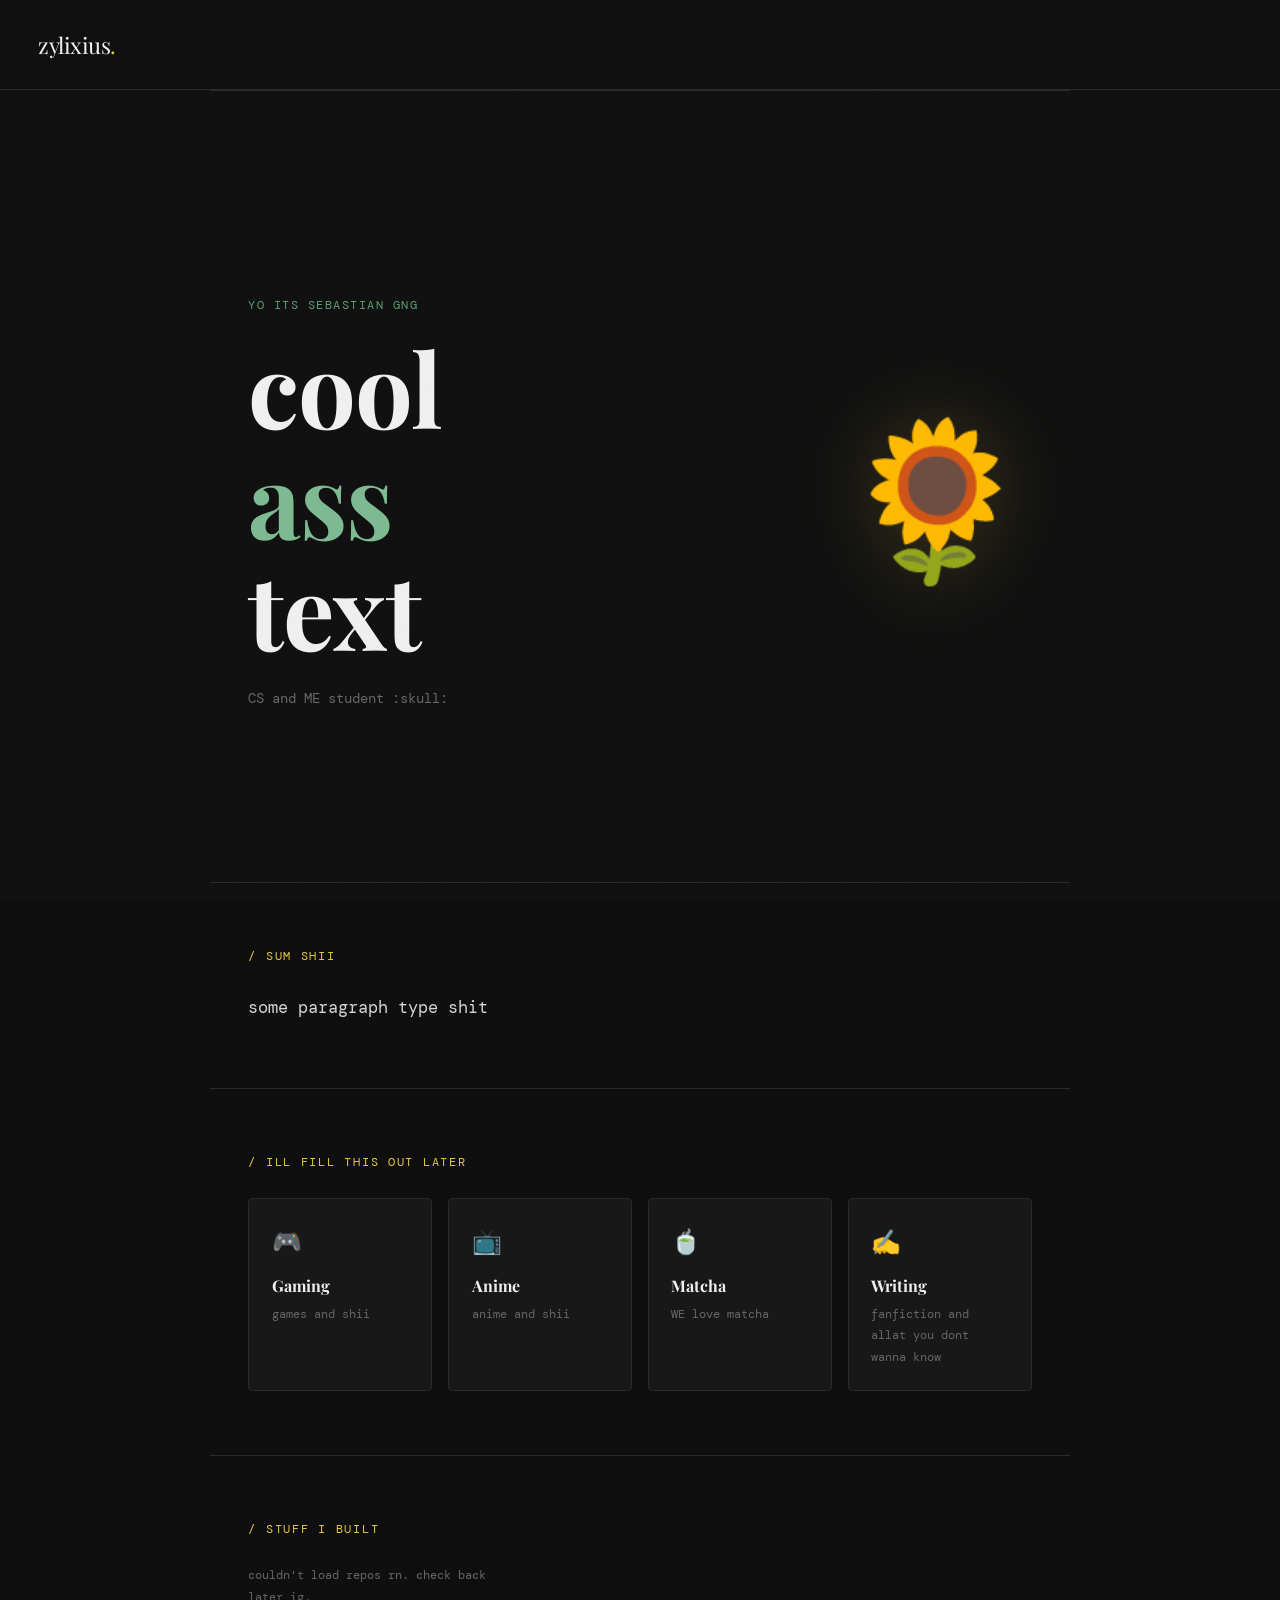
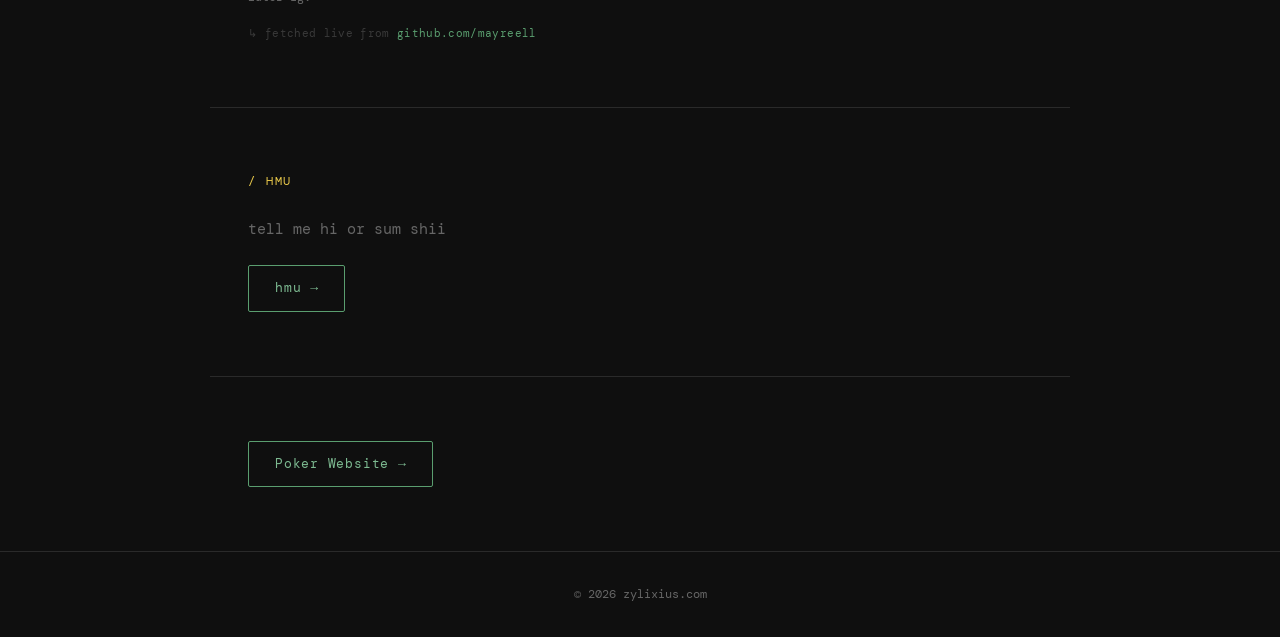
==== commit 008ebdee: "Move poker site into poker/ folder and restore main homepage The previous upload flattened the poker" ====
--- a/index.html
+++ b/index.html
@@ -1,585 +1,113 @@
 <!DOCTYPE html>
 <html lang="en">
 <head>
-    <meta charset="UTF-8">
-    <meta name="viewport" content="width=device-width, initial-scale=1.0">
-    <title>Quad 3s Dealing School | Professional Poker Dealer Training</title>
-    <link rel="icon" type="image/png" href="logo.png">
-    <link rel="stylesheet" href="quad3s.css">
-    <link rel="preconnect" href="https://fonts.googleapis.com">
-    <link rel="preconnect" href="https://fonts.gstatic.com" crossorigin>
-    <link href="https://fonts.googleapis.com/css2?family=Fraunces:wght@400;600;700&family=DM+Sans:wght@300;400;500;600&family=Barlow+Condensed:wght@700;800&display=swap" rel="stylesheet">
+  <meta charset="UTF-8" />
+  <meta name="viewport" content="width=device-width, initial-scale=1.0"/>
+  <title>Zylixius</title>
+  <link rel="preconnect" href="https://fonts.googleapis.com">
+  <link href="https://fonts.googleapis.com/css2?family=Playfair+Display:wght@400;700&family=DM+Mono:wght@300;400&display=swap" rel="stylesheet">
+  <link rel="stylesheet" href="style.css" />
 </head>
 <body>
 
-<!-- Sticky Navigation -->
-    <nav id="navbar">
-        <div class="container nav-container">
-            <div class="logo">
-                <img src="logo.png" alt="Quad 3s Dealing School Logo" width="60" height="60">
-                <span class="logo-text">Quad 3s<span class="logo-sub">Dealing School</span></span>
-            </div>
-            <ul class="nav-links">
-                <li><a href="#" class="active">Home</a></li>
-                <li><a href="#about">About</a></li>
-                <li><a href="#courses">Courses</a></li>
-                <li><a href="#careers">Careers</a></li>
-                <li><a href="quad3s-events.html">Events</a></li>
-                <li><a href="#faq">FAQ</a></li>
-                <li><a href="#contact">Contact</a></li>
-                <li class="nav-login-item" id="navLoginItem"><a href="quad3s-course.html#login">Student Log In</a></li>
-            </ul>
-            <div class="nav-account" id="navAccount"></div>
-            <div class="nav-cta">
-                <a href="#apply" class="btn btn-outline">Apply Now</a>
-            </div>
-            <div class="menu-toggle" id="mobile-menu">
-                <span class="bar"></span>
-                <span class="bar"></span>
-                <span class="bar"></span>
-            </div>
-        </div>
+  <div class="grain"></div>
+
+  <header>
+    <div class="logo">zylixius<span class="dot">.</span></div>
+    <!--
+    <nav>
+      <a href="#about">about</a>
+      <a href="#interests">interests</a>
+      <a href="#projects">projects</a>
+      <a href="#contact">contact</a>
     </nav>
+    -->
+  </header>
 
-<!-- Hero Section -->
-    <header class="hero">
-        <div class="hero-overlay"></div>
-        <div class="hero-noise"></div>
-        <div class="container hero-content">
-            <div class="hero-badge">Northern California's Premier Casino Training</div>
-            <h1>Master the Art of<br><span class="text-gold">Professional</span> Poker Dealing</h1>
-            <p>Industry-certified training that puts graduates directly on casino floors. Learn from working professionals and launch your career in gaming.</p>
-            <div class="hero-buttons">
-                <a href="#apply" class="btn btn-primary">Apply Today</a>
-                <a href="#about" class="btn btn-outline-light">Learn More</a>
-            </div>
-        </div>
-        <div class="hero-scroll-hint">
-            <span>Scroll</span>
-            <div class="scroll-line"></div>
-        </div>
-    </header>
-
-<!-- Stats Section -->
-    <section class="stats-section">
-        <div class="container">
-            <div class="stats-grid">
-                <div class="stat-box">
-                    <h3>10+</h3>
-                    <p>Years Training Dealers</p>
-                </div>
-                <div class="stat-divider"></div>
-                <div class="stat-box">
-                    <h3>95%</h3>
-                    <p>Job Placement Rate</p>
-                </div>
-                <div class="stat-divider"></div>
-                <div class="stat-box">
-                    <h3>100%</h3>
-                    <p>Hands-On Training</p>
-                </div>
-            </div>
-        </div>
+  <main>
+    <section class="hero" id="home">
+      <div class="hero-text">
+        <p class="eyebrow">yo its sebastian gng</p>
+        <h1>cool<br><span class="accent">ass</span><br>text</h1>
+        <p class="sub">CS and ME student :skull:</p>
+      </div>
+      <div class="sunflower-wrap">
+        <div class="sunflower">🌻</div>
+      </div>
     </section>
 
-<!-- Casino Partners Strip -->
-    <section class="partners-section">
-        <div class="container">
-            <p class="partners-label">Graduate Placement Partners</p>
-            <div class="partners-grid">
-                <div class="partner-item">Most Local Bay Area Card Rooms and Casinos</div>
-                <!-- Add individual casino names here when available -->
-            </div>
-        </div>
+    <section class="about" id="about">
+      <div class="section-label">/ sum shii</div>
+      <p>
+        some paragraph type shit
+      </p>
     </section>
 
-<!-- About / USP Section -->
-    <section class="intro-section" id="about">
-        <div class="container grid-2">
-            <div class="intro-image">
-                <div class="image-frame">
-                    <img src="rey1.jpg" alt="Rey Garcia, Owner and Instructor at Quad 3s Dealing School">
-                    <div class="image-accent"></div>
-                </div>
-            </div>
-            <div class="intro-text">
-                <div class="section-label">Why Choose Quad 3s</div>
-                <h2>Where Professional Dealers Are Made</h2>
-                <p class="intro-subhead">Lifetime Membership and Support</p>
-                <p>Quad 3s Dealing School was built by casino industry veterans who know exactly what cardrooms and casinos are looking for. Our hands-on curriculum cuts the fluff - you train on real felt, with professional chips and cards, from day one.</p>
-                <ul class="feature-list">
-                    <li>
-                        <div class="feature-icon">
-                            <svg viewBox="0 0 24 24" fill="none" stroke="currentColor" stroke-width="1.5" stroke-linecap="round" stroke-linejoin="round"><path d="M9 3H5a2 2 0 0 0-2 2v4m6-6h10a2 2 0 0 1 2 2v4M9 3v18m0 0h10a2 2 0 0 0 2-2v-4M9 21H5a2 2 0 0 1-2-2v-4m0 0h18"/></svg>
-                        </div>
-                        <div>
-                            <strong>Professional Equipment</strong>
-                            <span>Train on real felt tables with the same chips and cards used on casino floors.</span>
-                        </div>
-                    </li>
-                    <li>
-                        <div class="feature-icon">
-                            <svg viewBox="0 0 24 24" fill="none" stroke="currentColor" stroke-width="1.5" stroke-linecap="round" stroke-linejoin="round"><path d="M17 21v-2a4 4 0 0 0-4-4H5a4 4 0 0 0-4 4v2"/><circle cx="9" cy="7" r="4"/><path d="M23 21v-2a4 4 0 0 0-3-3.87"/><path d="M16 3.13a4 4 0 0 1 0 7.75"/></svg>
-                        </div>
-                        <div>
-                            <strong>Industry-Experienced Instructors</strong>
-                            <span>Learn from working professionals with real floor experience.</span>
-                        </div>
-                    </li>
-                    <li>
-                        <div class="feature-icon">
-                            <svg viewBox="0 0 24 24" fill="none" stroke="currentColor" stroke-width="1.5" stroke-linecap="round" stroke-linejoin="round"><path d="M22 16.92v3a2 2 0 0 1-2.18 2 19.79 19.79 0 0 1-8.63-3.07A19.5 19.5 0 0 1 4.99 12 19.79 19.79 0 0 1 1.94 3.4 2 2 0 0 1 3.9 1.22h3a2 2 0 0 1 2 1.72 12.84 12.84 0 0 0 .7 2.81 2 2 0 0 1-.45 2.11L8.09 8.91a16 16 0 0 0 6 6l1.27-1.27a2 2 0 0 1 2.11-.45 12.84 12.84 0 0 0 2.81.7A2 2 0 0 1 22 16.92z"/></svg>
-                        </div>
-                        <div>
-                            <strong>Casino Placement Partners</strong>
-                            <span>Direct connections to hiring managers at Bay Area card rooms and casinos.</span>
-                        </div>
-                    </li>
-                </ul>
-            </div>
+    <section class="interests" id="interests">
+      <div class="section-label">/ ill fill this out later</div>
+      <div class="cards">
+        <div class="card">
+          <span class="card-icon">🎮</span>
+          <h3>Gaming</h3>
+          <p>games and shii</p>
         </div>
+        <div class="card">
+          <span class="card-icon">📺</span>
+          <h3>Anime</h3>
+          <p>anime and shii</p>
+        </div>
+        <div class="card">
+           <span class="card-icon">🍵</span>
+          <h3>Matcha</h3>
+          <p>WE love matcha</p>
+        </div>
+        <div class="card">
+          <span class="card-icon">✍️</span>
+          <h3>Writing</h3>
+          <p>fanfiction and allat you dont wanna know</p>
+        </div>
+      </div>
     </section>
 
-<!-- Instructor Bio Section -->
-    <section class="bio-section">
-        <div class="container">
-            <div class="bio-card">
-                <div class="bio-text">
-                    <div class="section-label">Meet Your Instructor</div>
-                    <h2>Rey Garcia</h2>
-                    <p class="bio-title">Owner / Instructor</p>
-                    <p>Rey has been a casino dealer since 2021, bringing over 30 years of management and training experience to the table. He built Quad 3s from a simple idea: that teaching people a skill that changed his own life could change theirs too. Rey is driven by his students' success - when you get hired, he wins. That's the Quad 3s difference.</p>
-                </div>
-            </div>
+    <section class="projects" id="projects">
+      <div class="section-label">/ stuff i built</div>
+      <div class="projects-grid" id="projects-grid">
+        <div class="proj-card skeleton-card">
+          <div class="sk sk-name"></div>
+          <div class="sk sk-desc"></div>
+          <div class="sk sk-desc sk-desc-short"></div>
+          <div class="sk sk-foot"></div>
         </div>
+        <div class="proj-card skeleton-card">
+          <div class="sk sk-name"></div>
+          <div class="sk sk-desc"></div>
+          <div class="sk sk-desc sk-desc-short"></div>
+          <div class="sk sk-foot"></div>
+        </div>
+        <div class="proj-card skeleton-card">
+          <div class="sk sk-name"></div>
+          <div class="sk sk-desc"></div>
+          <div class="sk sk-desc sk-desc-short"></div>
+          <div class="sk sk-foot"></div>
+        </div>
+      </div>
+      <p class="projects-note">↳ fetched live from <a href="https://github.com/mayreell" target="_blank" rel="noopener">github.com/mayreell</a></p>
     </section>
 
-<!-- Equipment Photo Strip -->
-    <section class="equipment-strip">
-        <div class="equipment-overlay"></div>
-        <img src="eventpicture6.jpg" alt="Quad 3s professional dealing equipment - custom table with chips" class="equipment-bg">
-        <div class="container equipment-content">
-            <div class="equipment-text">
-                <div class="section-label light">Professional Equipment</div>
-                <h2>Train on the Real Thing</h2>
-                <p>Custom tables, professional chips, and casino-grade cards - the same setup you'll find on the floor when you get hired.</p>
-            </div>
-        </div>
+    <section class="contact" id="contact">
+      <div class="section-label">/ hmu</div>
+      <p>tell me hi or sum shii</p>
+      <a class="btn" href="mailto:epicsebastiantoledo@email.com">hmu →</a>
     </section>
+    <section>
+        <a class="btn" href="poker/index.html">Poker Website →</a>
+    </section>
+  </main>
 
-<!-- Courses / Pricing Section -->
-    <section class="courses-section" id="courses">
-        <div class="container">
-            <div class="section-header">
-                <div class="section-label">Programs &amp; Pricing</div>
-                <h2>Training Courses</h2>
-                <p>Whether you're starting from scratch or looking to add a new game to your repertoire, we have a program for you.</p>
-            </div>
-            <div class="courses-grid">
+  <footer>
+    <span>© 2026 zylixius.com</span>
+  </footer>
 
-                <div class="course-card">
-                    <div class="course-suit">♠</div>
-                    <h3>Texas Hold'em</h3>
-                    <p>The foundation of every dealing career. Master pre-flop through river dealing, pot management, and player interactions in the most popular poker format worldwide.</p>
-                    <div class="course-price">
-                        <span class="price-amount">Inquire for Pricing</span>
-                        <span class="price-note">Self-paced · Payment plans available</span>
-                    </div>
-                    <ul class="course-includes">
-                        <li><svg viewBox="0 0 16 16" fill="none"><path d="M3 8l3.5 3.5L13 4.5" stroke="currentColor" stroke-width="1.5" stroke-linecap="round" stroke-linejoin="round"/></svg>Self-paced hands-on instruction</li>
-                        <li><svg viewBox="0 0 16 16" fill="none"><path d="M3 8l3.5 3.5L13 4.5" stroke="currentColor" stroke-width="1.5" stroke-linecap="round" stroke-linejoin="round"/></svg>Professional equipment practice</li>
-                        <li><svg viewBox="0 0 16 16" fill="none"><path d="M3 8l3.5 3.5L13 4.5" stroke="currentColor" stroke-width="1.5" stroke-linecap="round" stroke-linejoin="round"/></svg>Audition preparation support</li>
-                    </ul>
-                    <a href="#apply" class="btn btn-enroll">Inquire Now</a>
-                </div>
-
-                <div class="course-card featured">
-                    <div class="course-badge">Most Popular</div>
-                    <div class="course-suit">♣</div>
-                    <h3>Full Curriculum</h3>
-                    <p>Our comprehensive program covers Hold'em, Omaha, and casino table games including Baccarat and Blackjack. Graduate job-ready across multiple formats.</p>
-                    <div class="course-price">
-                        <span class="price-amount">Inquire for Pricing</span>
-                        <span class="price-note">Self-paced · Payment plans available</span>
-                    </div>
-                    <ul class="course-includes">
-                        <li><svg viewBox="0 0 16 16" fill="none"><path d="M3 8l3.5 3.5L13 4.5" stroke="currentColor" stroke-width="1.5" stroke-linecap="round" stroke-linejoin="round"/></svg>Self-paced comprehensive training</li>
-                        <li><svg viewBox="0 0 16 16" fill="none"><path d="M3 8l3.5 3.5L13 4.5" stroke="currentColor" stroke-width="1.5" stroke-linecap="round" stroke-linejoin="round"/></svg>All games: Hold'em, Omaha, Baccarat &amp; more</li>
-                        <li><svg viewBox="0 0 16 16" fill="none"><path d="M3 8l3.5 3.5L13 4.5" stroke="currentColor" stroke-width="1.5" stroke-linecap="round" stroke-linejoin="round"/></svg>Casino placement assistance</li>
-                        <li><svg viewBox="0 0 16 16" fill="none"><path d="M3 8l3.5 3.5L13 4.5" stroke="currentColor" stroke-width="1.5" stroke-linecap="round" stroke-linejoin="round"/></svg>Lifetime membership and support</li>
-                    </ul>
-                    <a href="#apply" class="btn btn-enroll btn-enroll-light">Inquire Now</a>
-                </div>
-
-                <div class="course-card">
-                    <div class="course-suit">♥</div>
-                    <h3>Casino Table Games</h3>
-                    <p>Expand your skillset with Baccarat, Blackjack, and Three Card Poker. More games means more opportunities on the casino floor.</p>
-                    <div class="course-price">
-                        <span class="price-amount">Inquire for Pricing</span>
-                        <span class="price-note">Self-paced · Payment plans available</span>
-                    </div>
-                    <ul class="course-includes">
-                        <li><svg viewBox="0 0 16 16" fill="none"><path d="M3 8l3.5 3.5L13 4.5" stroke="currentColor" stroke-width="1.5" stroke-linecap="round" stroke-linejoin="round"/></svg>Self-paced instruction</li>
-                        <li><svg viewBox="0 0 16 16" fill="none"><path d="M3 8l3.5 3.5L13 4.5" stroke="currentColor" stroke-width="1.5" stroke-linecap="round" stroke-linejoin="round"/></svg>Baccarat, Blackjack &amp; Three Card Poker</li>
-                        <li><svg viewBox="0 0 16 16" fill="none"><path d="M3 8l3.5 3.5L13 4.5" stroke="currentColor" stroke-width="1.5" stroke-linecap="round" stroke-linejoin="round"/></svg>Audition preparation support</li>
-                    </ul>
-                    <a href="#apply" class="btn btn-enroll">Inquire Now</a>
-                </div>
-
-            </div>
-            <p class="pricing-note">Not sure which course is right for you? <a href="#apply">Contact us</a> and we'll help you choose.</p>
-        </div>
-    </section>
-
-<!-- Testimonials Section -->
-    <section class="testimonials">
-        <div class="container">
-            <div class="section-label light">Graduate Testimonials</div>
-            <h2>What Our Students Say</h2>
-            <div class="testimonial-slider">
-                <div class="testimonial-slide active">
-                    <div class="quote-mark">"</div>
-                    <p class="quote">It's more than a school - it's a great community. Rey is genuinely invested in his students' success and treats everyone with immense patience and respect. The job placement support is real.</p>
-                    <div class="author">
-                        <div class="author-info">
-                            <h4>Yun</h4>
-                            <p>Graduate - Hired After Training</p>
-                        </div>
-                    </div>
-                </div>
-                <div class="testimonial-slide">
-                    <div class="quote-mark">"</div>
-                    <p class="quote">I never touched cards prior to going here. Rey was patient, helpful, and prepared me for my audition completely. I'm grateful I found this program.</p>
-                    <div class="author">
-                        <div class="author-info">
-                            <h4>Tyler Buxton</h4>
-                            <p>Graduate - Now Dealing at Lucky Chances</p>
-                        </div>
-                    </div>
-                </div>
-                <div class="testimonial-slide">
-                    <div class="quote-mark">"</div>
-                    <p class="quote">After going to the school for around 3 months I was able to get a job. Rey genuinely cares about helping with job placement by going out of his way to call cardrooms around the area. No other school will provide that level of support.</p>
-                    <div class="author">
-                        <div class="author-info">
-                            <h4>Industry G.</h4>
-                            <p>Graduate - Hired After Training</p>
-                        </div>
-                    </div>
-                </div>
-                <div class="testimonial-slide">
-                    <div class="quote-mark">"</div>
-                    <p class="quote">I was able to pass my audition after just 3 weeks at the school. Great school with a very passionate teacher.</p>
-                    <div class="author">
-                        <div class="author-info">
-                            <h4>Zachary Simons</h4>
-                            <p>Graduate - Hired in 3 Weeks</p>
-                        </div>
-                    </div>
-                </div>
-                <div class="testimonial-slide">
-                    <div class="quote-mark">"</div>
-                    <p class="quote">Rey is incredibly dedicated to his students' growth and extremely flexible with the schedule. You'll get everything you need - from a lifetime pass to return and learn other games, to the real world experience only Rey can provide.</p>
-                    <div class="author">
-                        <div class="author-info">
-                            <h4>Blake Franich</h4>
-                            <p>Graduate - Quad 3s Alumni</p>
-                        </div>
-                    </div>
-                </div>
-            </div>
-            <div class="testimonial-dots">
-                <span class="dot active" data-index="0"></span>
-                <span class="dot" data-index="1"></span>
-                <span class="dot" data-index="2"></span>
-                <span class="dot" data-index="3"></span>
-                <span class="dot" data-index="4"></span>
-            </div>
-        </div>
-    </section>
-
-<!-- Careers Section -->
-    <section class="careers-section" id="careers">
-        <div class="container">
-            <div class="section-header">
-                <div class="section-label">Career Paths</div>
-                <h2>Where Can Dealing Take You?</h2>
-            </div>
-            <div class="careers-grid">
-                <div class="career-card">
-                    <h3>Poker Dealer</h3>
-                    <p>Work cardrooms across California dealing Texas Hold'em, Omaha, and mixed games for competitive hourly wages plus tips.</p>
-                </div>
-                <div class="career-card">
-                    <h3>Casino Table Games</h3>
-                    <p>Deal Baccarat, Blackjack, and specialty games at tribal casinos and card clubs throughout the state.</p>
-                </div>
-                <div class="career-card">
-                    <h3>Tournament Dealing</h3>
-                    <p>Work high-profile poker tournaments, including regional circuits and special events, for premium pay.</p>
-                </div>
-                <div class="career-card">
-                    <h3>Travel &amp; Events Dealer</h3>
-                    <p>Take your skills on the road - deal on cruise ships, private events, and special occasions anywhere the game is played.</p>
-                </div>
-                <div class="career-card">
-                    <h3>Floor Supervisor</h3>
-                    <p>Advance from the felt to floor management. Dealing experience is the first step toward a career in casino operations.</p>
-                </div>
-            </div>
-        </div>
-    </section>
-
-<!-- FAQ Section -->
-    <section class="faq-section" id="faq">
-        <div class="container">
-            <div class="section-header">
-                <div class="section-label">Common Questions</div>
-                <h2>Frequently Asked Questions</h2>
-                <p>Everything you need to know before enrolling. Don't see your question? Call us at <a href="tel:9254649831" style="color:var(--gold)">(925) 464-9831</a>.</p>
-            </div>
-            <div class="faq-grid">
-
-                <div class="faq-item">
-                    <button class="faq-question" aria-expanded="false">
-                        Do I need any prior experience to enroll?
-                        <span class="faq-icon"><svg viewBox="0 0 24 24" fill="none" stroke="currentColor" stroke-width="2" stroke-linecap="round" stroke-linejoin="round"><path d="M6 9l6 6 6-6"/></svg></span>
-                    </button>
-                    <div class="faq-answer">
-                        <p>No experience is necessary. Our programs are designed to take complete beginners and develop them into job-ready professional dealers. If you already have some dealing experience, we can discuss advanced placement options.</p>
-                    </div>
-                </div>
-
-                <div class="faq-item">
-                    <button class="faq-question" aria-expanded="false">
-                        How long does each program take to complete?
-                        <span class="faq-icon"><svg viewBox="0 0 24 24" fill="none" stroke="currentColor" stroke-width="2" stroke-linecap="round" stroke-linejoin="round"><path d="M6 9l6 6 6-6"/></svg></span>
-                    </button>
-                    <div class="faq-answer">
-                        <p>All our curricula are self-paced. We are open Monday through Sunday, 11am to 4pm. Full attendance is always recommended as full participation will get you further faster. Both weekday and weekend scheduling options are available.</p>
-                    </div>
-                </div>
-
-                <div class="faq-item">
-                    <button class="faq-question" aria-expanded="false">
-                        Do you help with job placement after graduation?
-                        <span class="faq-icon"><svg viewBox="0 0 24 24" fill="none" stroke="currentColor" stroke-width="2" stroke-linecap="round" stroke-linejoin="round"><path d="M6 9l6 6 6-6"/></svg></span>
-                    </button>
-                    <div class="faq-answer">
-                        <p>Yes. We have direct relationships with hiring managers at regional cardrooms and casinos throughout the Bay Area. We actively connect graduates with audition opportunities and provide ongoing support through the hiring process.</p>
-                    </div>
-                </div>
-
-                <div class="faq-item">
-                    <button class="faq-question" aria-expanded="false">
-                        Are payment plans available?
-                        <span class="faq-icon"><svg viewBox="0 0 24 24" fill="none" stroke="currentColor" stroke-width="2" stroke-linecap="round" stroke-linejoin="round"><path d="M6 9l6 6 6-6"/></svg></span>
-                    </button>
-                    <div class="faq-answer">
-                        <p>Yes, payment plans are available for all courses. Contact our admissions team to discuss options that work for your situation. We want to make sure tuition isn't a barrier to starting your career.</p>
-                    </div>
-                </div>
-
-                <div class="faq-item">
-                    <button class="faq-question" aria-expanded="false">
-                        Do I need a gaming license to enroll or work?
-                        <span class="faq-icon"><svg viewBox="0 0 24 24" fill="none" stroke="currentColor" stroke-width="2" stroke-linecap="round" stroke-linejoin="round"><path d="M6 9l6 6 6-6"/></svg></span>
-                    </button>
-                    <div class="faq-answer">
-                        <p>You do not need a license to enroll. Once hired, your employer will guide you through the California Bureau of Gambling Control licensing process. We'll help you understand what to expect before you get there.</p>
-                    </div>
-                </div>
-
-                <div class="faq-item">
-                    <button class="faq-question" aria-expanded="false">
-                        What are the class schedules like?
-                        <span class="faq-icon"><svg viewBox="0 0 24 24" fill="none" stroke="currentColor" stroke-width="2" stroke-linecap="round" stroke-linejoin="round"><path d="M6 9l6 6 6-6"/></svg></span>
-                    </button>
-                    <div class="faq-answer">
-                        <p>We are open Monday through Sunday, 11am to 4pm. Both weekday and weekend sessions are available to accommodate working students. Contact admissions to find a schedule that fits your life.</p>
-                    </div>
-                </div>
-
-            </div>
-        </div>
-    </section>
-
-<!-- Application Form Section -->
-    <section class="apply-section" id="apply">
-        <div class="container">
-            <div class="apply-grid">
-                <div class="apply-info">
-                    <div class="section-label light">Get in Touch</div>
-                    <h2>Inquire About Enrollment</h2>
-                    <p>Interested in starting your dealing career? Fill out the form and Rey will personally reach out within 24 hours to answer your questions, walk you through the programs, and find a schedule that works for you.</p>
-                    <div class="apply-details">
-                        <div class="apply-detail-item">
-                            <div class="detail-icon-wrap">
-                                <svg viewBox="0 0 24 24" fill="none" stroke="currentColor" stroke-width="1.5" stroke-linecap="round" stroke-linejoin="round"><path d="M21 10c0 7-9 13-9 13s-9-6-9-13a9 9 0 0 1 18 0z"/><circle cx="12" cy="10" r="3"/></svg>
-                            </div>
-                            <div>
-                                <strong>Location</strong>
-                                <span>3333 Vincent Rd, Suite 260<br>Pleasant Hill, CA 94523</span>
-                            </div>
-                        </div>
-                        <div class="apply-detail-item">
-                            <div class="detail-icon-wrap">
-                                <svg viewBox="0 0 24 24" fill="none" stroke="currentColor" stroke-width="1.5" stroke-linecap="round" stroke-linejoin="round"><path d="M22 16.92v3a2 2 0 0 1-2.18 2 19.79 19.79 0 0 1-8.63-3.07A19.5 19.5 0 0 1 4.99 12 19.79 19.79 0 0 1 1.94 3.4 2 2 0 0 1 3.9 1.22h3a2 2 0 0 1 2 1.72 12.84 12.84 0 0 0 .7 2.81 2 2 0 0 1-.45 2.11L8.09 8.91a16 16 0 0 0 6 6l1.27-1.27a2 2 0 0 1 2.11-.45 12.84 12.84 0 0 0 2.81.7A2 2 0 0 1 22 16.92z"/></svg>
-                            </div>
-                            <div>
-                                <strong>Phone</strong>
-                                <span>(925) 464-9831</span>
-                            </div>
-                        </div>
-                        <div class="apply-detail-item">
-                            <div class="detail-icon-wrap">
-                                <svg viewBox="0 0 24 24" fill="none" stroke="currentColor" stroke-width="1.5" stroke-linecap="round" stroke-linejoin="round"><circle cx="12" cy="12" r="10"/><polyline points="12 6 12 12 16 14"/></svg>
-                            </div>
-                            <div>
-                                <strong>Hours</strong>
-                                <span>Monday - Sunday<br>11:00am - 4:00pm</span>
-                            </div>
-                        </div>
-                        <div class="apply-detail-item">
-                            <div class="detail-icon-wrap">
-                                <svg viewBox="0 0 24 24" fill="none" stroke="currentColor" stroke-width="1.5" stroke-linecap="round" stroke-linejoin="round"><path d="M4 4h16c1.1 0 2 .9 2 2v12c0 1.1-.9 2-2 2H4c-1.1 0-2-.9-2-2V6c0-1.1.9-2 2-2z"/><polyline points="22,6 12,13 2,6"/></svg>
-                            </div>
-                            <div>
-                                <strong>Email</strong>
-                                <span><a href="mailto:Quad3sdealingschool@gmail.com" style="color:rgba(255,255,255,0.6)">Quad3sdealingschool@gmail.com</a></span>
-                            </div>
-                        </div>
-                        <div class="apply-detail-item">
-                            <div class="detail-icon-wrap">
-                                <svg viewBox="0 0 24 24" fill="none" stroke="currentColor" stroke-width="1.5" stroke-linecap="round" stroke-linejoin="round"><path d="M21 15a2 2 0 0 1-2 2H7l-4 4V5a2 2 0 0 1 2-2h14a2 2 0 0 1 2 2z"/></svg>
-                            </div>
-                            <div>
-                                <strong>Free Consultation</strong>
-                                <span>1 hour in-school pricing consultation - no commitment required.</span>
-                            </div>
-                        </div>
-                    </div>
-                    <!-- Social Links -->
-                    <div class="apply-social">
-                        <a href="https://www.facebook.com/Quad3sDealingSchool/" target="_blank" rel="noopener" class="social-link">
-                            <svg viewBox="0 0 24 24" fill="currentColor"><path d="M18 2h-3a5 5 0 0 0-5 5v3H7v4h3v8h4v-8h3l1-4h-4V7a1 1 0 0 1 1-1h3z"/></svg>
-                            Facebook
-                        </a>
-                        <a href="https://www.instagram.com/quad_3s_dealing_school/" target="_blank" rel="noopener" class="social-link">
-                            <svg viewBox="0 0 24 24" fill="none" stroke="currentColor" stroke-width="1.5" stroke-linecap="round" stroke-linejoin="round"><rect x="2" y="2" width="20" height="20" rx="5" ry="5"/><path d="M16 11.37A4 4 0 1 1 12.63 8 4 4 0 0 1 16 11.37z"/><line x1="17.5" y1="6.5" x2="17.51" y2="6.5"/></svg>
-                            Instagram
-                        </a>
-                    </div>
-                </div>
-                <div class="apply-form-wrap">
-                    <form id="applyForm" class="apply-form" novalidate>
-                        <div id="form-success" class="form-success hidden">
-                            <div class="success-icon">✓</div>
-                            <h3>We'll Be in Touch!</h3>
-                            <p>Rey will reach out within 24 hours to answer your questions and get you started.</p>
-                        </div>
-                        <div id="form-fields">
-                            <div class="form-row">
-                                <div class="form-group">
-                                    <label for="firstName">First Name <span class="req">*</span></label>
-                                    <input type="text" id="firstName" name="firstName" placeholder="John" required>
-                                    <span class="field-error" id="firstNameError"></span>
-                                </div>
-                                <div class="form-group">
-                                    <label for="lastName">Last Name <span class="req">*</span></label>
-                                    <input type="text" id="lastName" name="lastName" placeholder="Smith" required>
-                                    <span class="field-error" id="lastNameError"></span>
-                                </div>
-                            </div>
-                            <div class="form-group">
-                                <label for="email">Email Address <span class="req">*</span></label>
-                                <input type="email" id="email" name="email" placeholder="you@email.com" required>
-                                <span class="field-error" id="emailError"></span>
-                            </div>
-                            <div class="form-group">
-                                <label for="phone">Phone Number <span class="req">*</span></label>
-                                <input type="tel" id="phone" name="phone" placeholder="(925) 000-0000" required>
-                                <span class="field-error" id="phoneError"></span>
-                            </div>
-                            <div class="form-group">
-                                <label for="course">Program of Interest <span class="req">*</span></label>
-                                <select id="course" name="course" required>
-                                    <option value="" disabled selected>Select a program...</option>
-                                    <option value="holdem">Texas Hold'em</option>
-                                    <option value="full">Full Curriculum</option>
-                                    <option value="table-games">Casino Table Games</option>
-                                    <option value="unsure">Not Sure Yet</option>
-                                </select>
-                                <span class="field-error" id="courseError"></span>
-                            </div>
-                            <div class="form-group">
-                                <label for="experience">Prior Dealing Experience</label>
-                                <select id="experience" name="experience">
-                                    <option value="" disabled selected>Select one...</option>
-                                    <option value="none">No Experience</option>
-                                    <option value="some">Some Home Game Experience</option>
-                                    <option value="casual">Casual / Private Events</option>
-                                    <option value="professional">Prior Professional Experience</option>
-                                </select>
-                            </div>
-                            <div class="form-group">
-                                <label for="message">Questions or comments?</label>
-                                <textarea id="message" name="message" rows="3" placeholder="Anything you'd like to know before getting started..."></textarea>
-                            </div>
-                            <button type="submit" class="btn btn-primary btn-full" id="submitBtn">
-                                <span class="btn-text">Send Inquiry</span>
-                                <span class="btn-loading hidden">Sending...</span>
-                            </button>
-                            <p id="form-submit-error" class="form-submit-error" style="display:none;">Something went wrong. Please call us at (925) 464-9831.</p>
-                            <p class="form-disclaimer">No commitment required. Rey will reach out personally to get you started.</p>
-                        </div>
-                    </form>
-                </div>
-            </div>
-        </div>
-    </section>
-
-<!-- Footer -->
-    <footer id="contact">
-        <div class="container footer-content">
-            <div class="footer-col footer-brand">
-                <img src="logo.png" alt="Quad 3s Logo" width="60" height="60">
-                <h3>Quad 3s Dealing School</h3>
-                <p>Setting the professional standard for casino dealer training in Northern California.</p>
-                <div class="footer-social">
-                    <a href="https://www.facebook.com/Quad3sDealingSchool/" target="_blank" rel="noopener" aria-label="Facebook">
-                        <svg viewBox="0 0 24 24" fill="currentColor"><path d="M18 2h-3a5 5 0 0 0-5 5v3H7v4h3v8h4v-8h3l1-4h-4V7a1 1 0 0 1 1-1h3z"/></svg>
-                    </a>
-                    <a href="https://www.instagram.com/quad_3s_dealing_school/" target="_blank" rel="noopener" aria-label="Instagram">
-                        <svg viewBox="0 0 24 24" fill="none" stroke="currentColor" stroke-width="1.5" stroke-linecap="round" stroke-linejoin="round"><rect x="2" y="2" width="20" height="20" rx="5" ry="5"/><path d="M16 11.37A4 4 0 1 1 12.63 8 4 4 0 0 1 16 11.37z"/><line x1="17.5" y1="6.5" x2="17.51" y2="6.5"/></svg>
-                    </a>
-                </div>
-            </div>
-            <div class="footer-col">
-                <h4>Quick Links</h4>
-                <ul>
-                    <li><a href="#about">About Us</a></li>
-                    <li><a href="#courses">Courses &amp; Pricing</a></li>
-                    <li><a href="#careers">Careers</a></li>
-                    <li><a href="#faq">FAQ</a></li>
-                    <li><a href="#apply">Apply Now</a></li>
-                </ul>
-            </div>
-            <div class="footer-col">
-                <h4>Contact</h4>
-                <p>3333 Vincent Rd, Suite 260<br>Pleasant Hill, CA 94523</p>
-                <p><a href="tel:9254649831">(925) 464-9831</a></p>
-                <p><a href="mailto:Quad3sdealingschool@gmail.com">Quad3sdealingschool@gmail.com</a></p>
-                <p style="margin-top:8px; font-size:0.8rem;">Mon - Sun, 11am - 4pm</p>
-            </div>
-        </div>
-        <div class="copyright">
-            <p>&copy; 2026 Quad 3s Dealing School. All Rights Reserved.</p>
-        </div>
-    </footer>
-
-    <script src="quad3s.js"></script>
-    <script src="quad3s-account.js"></script>
+  <script src="script.js"></script>
 </body>
 </html>
--- a/style.css
+++ b/style.css
@@ -0,0 +1,303 @@
+/* ─── Variables ─────────────────────────────── */
+:root {
+  --bg:       #0f0f0f;
+  --surface:  #181818;
+  --border:   #2a2a2a;
+  --text:     #d4d4d4;
+  --muted:    #666;
+  --green:    #5a9e6f;
+  --green-lt: #7dba91;
+  --yellow:   #e8c84a;
+  --white:    #f0f0f0;
+  --font-display: 'Playfair Display', serif;
+  --font-mono:    'DM Mono', monospace;
+}
+
+/* ─── Reset ──────────────────────────────────── */
+*, *::before, *::after { box-sizing: border-box; margin: 0; padding: 0; }
+html { scroll-behavior: smooth; }
+
+body {
+  background: var(--bg);
+  color: var(--text);
+  font-family: var(--font-mono);
+  font-size: 15px;
+  line-height: 1.7;
+  overflow-x: hidden;
+}
+
+/* ─── Grain overlay ──────────────────────────── */
+.grain {
+  pointer-events: none;
+  position: fixed;
+  inset: 0;
+  z-index: 999;
+  opacity: 0.03;
+  background-image: url("data:image/svg+xml,%3Csvg viewBox='0 0 200 200' xmlns='http://www.w3.org/2000/svg'%3E%3Cfilter id='n'%3E%3CfeTurbulence type='fractalNoise' baseFrequency='0.9' numOctaves='4'/%3E%3C/filter%3E%3Crect width='100%25' height='100%25' filter='url(%23n)'/%3E%3C/svg%3E");
+  background-size: 180px;
+}
+
+/* ─── Header ─────────────────────────────────── */
+header {
+  display: flex;
+  align-items: center;
+  justify-content: space-between;
+  padding: 1.6rem 2.4rem;
+  border-bottom: 1px solid var(--border);
+  position: sticky;
+  top: 0;
+  background: rgba(15,15,15,0.88);
+  backdrop-filter: blur(10px);
+  z-index: 100;
+}
+
+.logo {
+  font-family: var(--font-display);
+  font-size: 1.4rem;
+  color: var(--white);
+  letter-spacing: -0.5px;
+}
+.logo .dot { color: var(--yellow); }
+
+nav { display: flex; gap: 2rem; }
+nav a {
+  color: var(--muted);
+  text-decoration: none;
+  font-size: 0.8rem;
+  letter-spacing: 0.08em;
+  text-transform: lowercase;
+  transition: color 0.2s;
+}
+nav a:hover { color: var(--green-lt); }
+
+/* ─── Hero ───────────────────────────────────── */
+.hero {
+  min-height: 88vh;
+  display: flex;
+  align-items: center;
+  justify-content: space-between;
+  padding: 4rem 2.4rem 2rem;
+  position: relative;
+}
+
+.eyebrow {
+  font-size: 0.78rem;
+  color: var(--green);
+  letter-spacing: 0.12em;
+  text-transform: uppercase;
+  margin-bottom: 1rem;
+  opacity: 0;
+  animation: fadeUp 0.6s ease 0.1s forwards;
+}
+
+.hero h1 {
+  font-family: var(--font-display);
+  font-size: clamp(3rem, 8vw, 6.5rem);
+  color: var(--white);
+  line-height: 1.08;
+  letter-spacing: -1px;
+  opacity: 0;
+  animation: fadeUp 0.7s ease 0.25s forwards;
+}
+
+.hero h1 .accent { color: var(--green-lt); }
+
+.sub {
+  margin-top: 1.4rem;
+  color: var(--muted);
+  font-size: 0.88rem;
+  opacity: 0;
+  animation: fadeUp 0.7s ease 0.45s forwards;
+}
+
+.sunflower-wrap {
+  opacity: 0;
+  animation: fadeUp 0.8s ease 0.6s forwards;
+}
+
+.sunflower {
+  font-size: clamp(5rem, 12vw, 10rem);
+  filter: drop-shadow(0 0 40px rgba(232,200,74,0.2));
+  animation: sway 5s ease-in-out infinite;
+  transform-origin: bottom center;
+  user-select: none;
+}
+
+/* ─── Sections ───────────────────────────────── */
+section {
+  padding: 4rem 2.4rem;
+  border-top: 1px solid var(--border);
+  max-width: 860px;
+  margin: 0 auto;
+}
+
+.section-label {
+  font-size: 0.72rem;
+  letter-spacing: 0.15em;
+  color: var(--yellow);
+  text-transform: uppercase;
+  margin-bottom: 1.6rem;
+}
+
+.about p {
+  font-size: 1.05rem;
+  color: var(--text);
+  max-width: 560px;
+  line-height: 1.9;
+}
+
+/* ─── Cards ──────────────────────────────────── */
+.cards {
+  display: grid;
+  grid-template-columns: repeat(auto-fill, minmax(180px, 1fr));
+  gap: 1rem;
+}
+
+.card {
+  background: var(--surface);
+  border: 1px solid var(--border);
+  border-radius: 4px;
+  padding: 1.4rem;
+  transition: border-color 0.2s, transform 0.2s;
+}
+.card:hover {
+  border-color: var(--green);
+  transform: translateY(-3px);
+}
+
+.card-icon { font-size: 1.5rem; display: block; margin-bottom: 0.6rem; }
+.card h3 {
+  font-family: var(--font-display);
+  font-size: 1rem;
+  color: var(--white);
+  margin-bottom: 0.3rem;
+}
+.card p { font-size: 0.78rem; color: var(--muted); }
+
+/* ─── Projects ───────────────────────────────── */
+.projects-grid {
+  display: grid;
+  grid-template-columns: repeat(auto-fill, minmax(220px, 1fr));
+  gap: 1rem;
+}
+
+.proj-card {
+  background: var(--surface);
+  border: 1px solid var(--border);
+  border-radius: 4px;
+  padding: 1.2rem;
+  text-decoration: none;
+  display: block;
+  color: inherit;
+  transition: border-color 0.2s, transform 0.2s;
+}
+.proj-card:not(.skeleton-card):hover {
+  border-color: var(--green);
+  transform: translateY(-3px);
+}
+
+.proj-header {
+  display: flex;
+  align-items: center;
+  gap: 0.5rem;
+  margin-bottom: 0.5rem;
+}
+.proj-icon { font-size: 0.9rem; opacity: 0.5; }
+.proj-name {
+  font-size: 0.85rem;
+  color: var(--green-lt);
+  white-space: nowrap;
+  overflow: hidden;
+  text-overflow: ellipsis;
+}
+
+.proj-desc {
+  font-size: 0.75rem;
+  color: var(--muted);
+  line-height: 1.6;
+  margin-bottom: 0.9rem;
+  min-height: 2.4rem;
+  display: -webkit-box;
+  -webkit-line-clamp: 2;
+  -webkit-box-orient: vertical;
+  overflow: hidden;
+}
+
+.proj-footer {
+  display: flex;
+  align-items: center;
+  gap: 1rem;
+  font-size: 0.68rem;
+  color: var(--muted);
+}
+.proj-lang { display: flex; align-items: center; gap: 4px; }
+.lang-dot { width: 8px; height: 8px; border-radius: 50%; flex-shrink: 0; }
+.proj-stars { display: flex; align-items: center; gap: 3px; }
+
+/* skeleton shimmer */
+.skeleton-card { pointer-events: none; }
+.sk {
+  background: var(--border);
+  border-radius: 2px;
+  animation: shimmer 1.6s ease-in-out infinite;
+}
+.sk-name   { height: 11px; width: 110px; margin-bottom: 10px; }
+.sk-desc   { height: 10px; width: 100%; margin-bottom: 6px; }
+.sk-desc-short { width: 65%; }
+.sk-foot   { height: 10px; width: 80px; margin-top: 10px; }
+@keyframes shimmer {
+  0%, 100% { opacity: 0.4; }
+  50%       { opacity: 0.9; }
+}
+
+.projects-note {
+  margin-top: 1rem;
+  font-size: 0.7rem;
+  color: #3a3a3a;
+  letter-spacing: 0.03em;
+}
+.projects-note a {
+  color: var(--green);
+  text-decoration: none;
+}
+.projects-note a:hover { color: var(--green-lt); }
+
+/* ─── Contact ────────────────────────────────── */
+.contact p { margin-bottom: 1.4rem; color: var(--muted); }
+
+.btn {
+  display: inline-block;
+  padding: 0.7rem 1.6rem;
+  border: 1px solid var(--green);
+  color: var(--green-lt);
+  text-decoration: none;
+  font-family: var(--font-mono);
+  font-size: 0.82rem;
+  letter-spacing: 0.06em;
+  border-radius: 2px;
+  transition: background 0.2s, color 0.2s;
+}
+.btn:hover {
+  background: var(--green);
+  color: var(--bg);
+}
+
+/* ─── Footer ─────────────────────────────────── */
+footer {
+  text-align: center;
+  padding: 2rem;
+  border-top: 1px solid var(--border);
+  font-size: 0.75rem;
+  color: var(--muted);
+}
+
+/* ─── Animations ─────────────────────────────── */
+@keyframes fadeUp {
+  from { opacity: 0; transform: translateY(18px); }
+  to   { opacity: 1; transform: translateY(0); }
+}
+
+@keyframes sway {
+  0%, 100% { transform: rotate(-3deg); }
+  50%       { transform: rotate(3deg); }
+}
